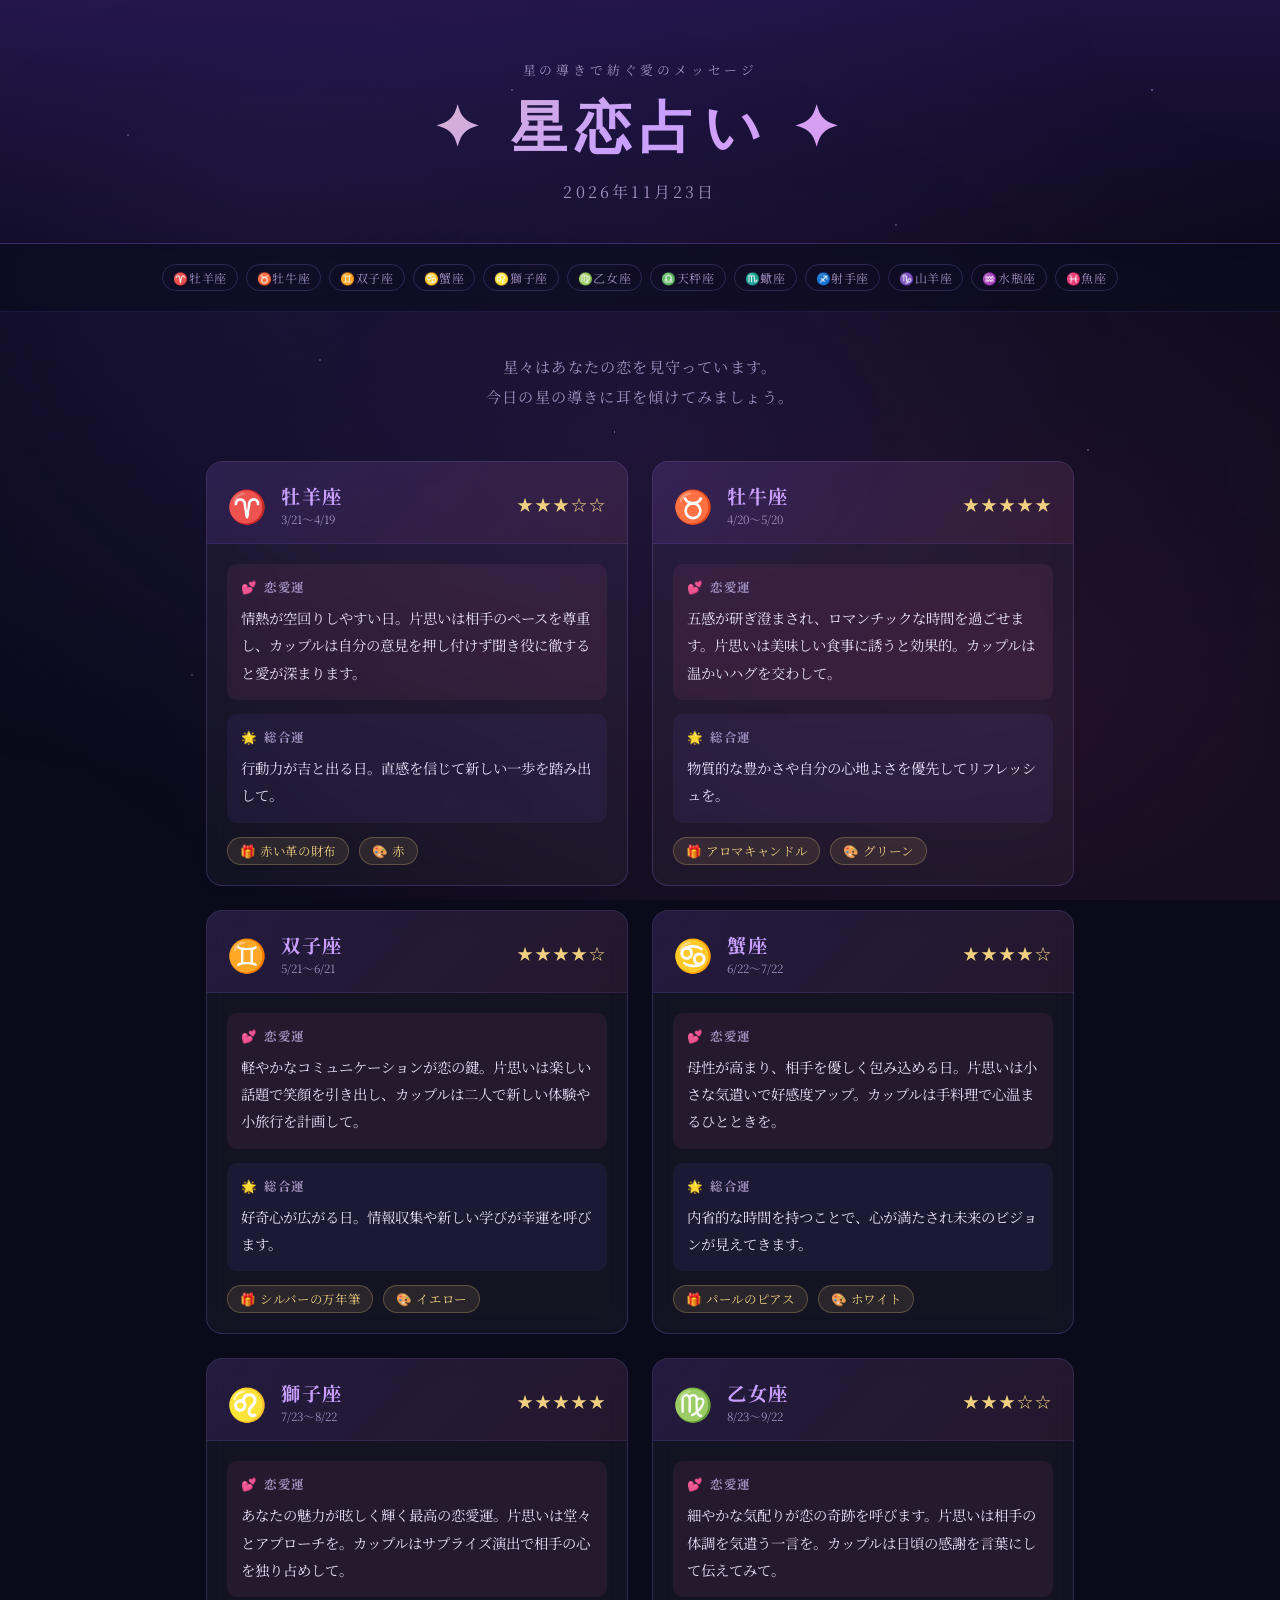
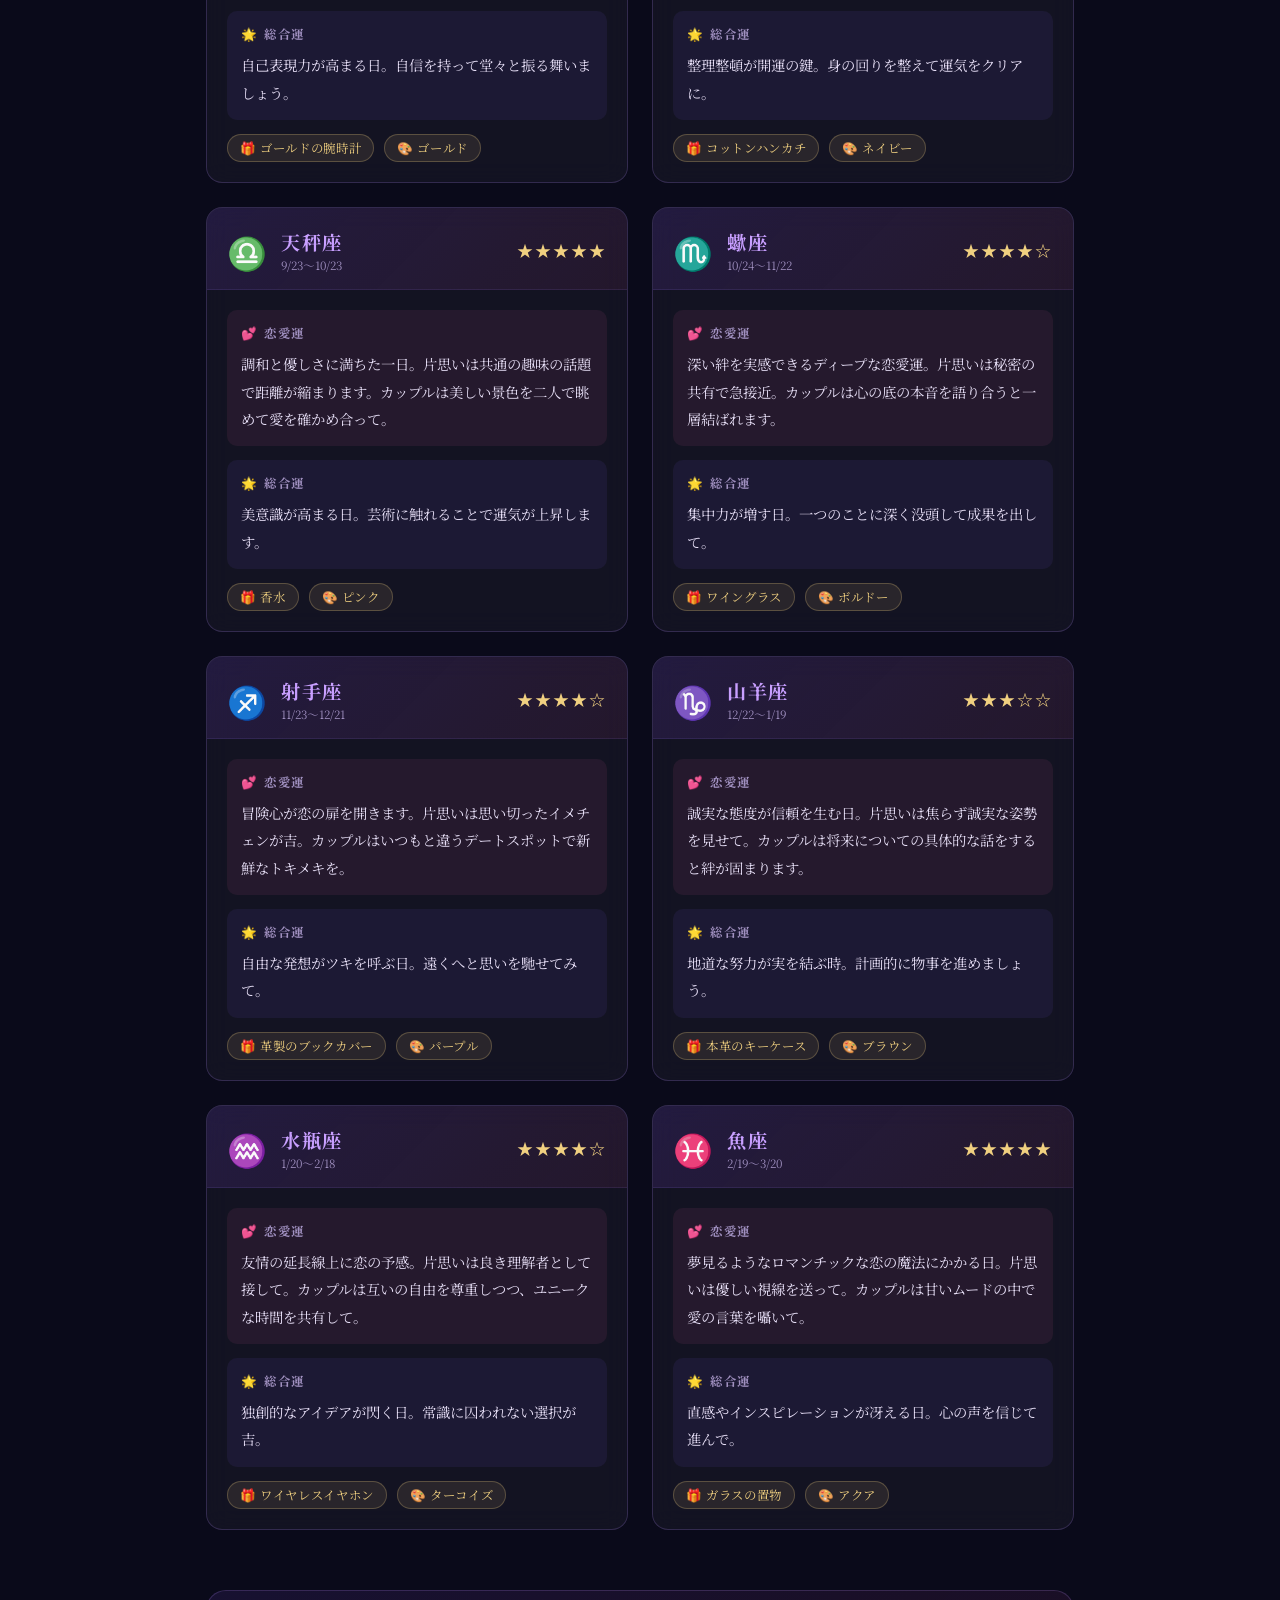
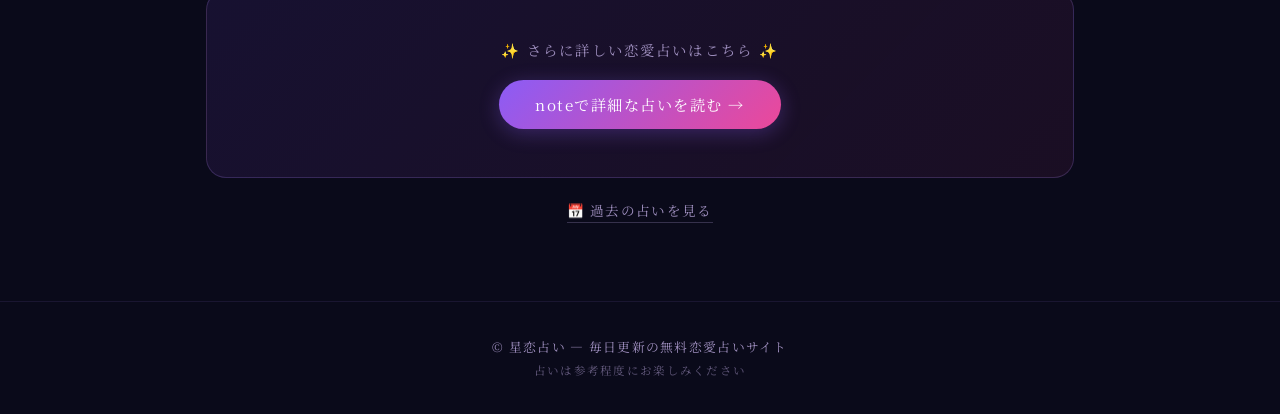
==== docs/index.html @ be24ed81 "✨ 2026-11-23 の占いを更新" ====
<!DOCTYPE html>
<html lang="ja">
<head>
  <meta charset="UTF-8">
  <meta name="viewport" content="width=device-width, initial-scale=1.0">
  <meta name="description" content="2026年11月23日の12星座恋愛占い。今日のあなたの恋愛運・総合運・ラッキーアイテムを毎日更新でお届けします。">
  <meta property="og:title" content="2026年11月23日の星恋占い | 12星座恋愛運">
  <meta property="og:description" content="今日の恋愛運を星の導きでチェック。毎日更新の無料占いサイト。">
  <title>2026年11月23日の星恋占い ✨ 12星座恋愛運</title>
  <link rel="preconnect" href="https://fonts.googleapis.com">
  <link href="https://fonts.googleapis.com/css2?family=Noto+Serif+JP:wght@400;700&family=Cinzel:wght@400;700&display=swap" rel="stylesheet">
  <link rel="stylesheet" href="style.css">
</head>
<body>
  <div class="stars-bg"></div>

  <header>
    <div class="header-inner">
      <p class="site-subtitle">星の導きで紡ぐ愛のメッセージ</p>
      <h1 class="site-title">✦ 星恋占い ✦</h1>
      <p class="today-date">2026年11月23日</p>
    </div>
  </header>

  <nav class="sign-nav">
    <a href="#aries">♈牡羊座</a><a href="#taurus">♉牡牛座</a><a href="#gemini">♊双子座</a><a href="#cancer">♋蟹座</a><a href="#leo">♌獅子座</a><a href="#virgo">♍乙女座</a><a href="#libra">♎天秤座</a><a href="#scorpio">♏蠍座</a><a href="#sagittarius">♐射手座</a><a href="#capricorn">♑山羊座</a><a href="#aquarius">♒水瓶座</a><a href="#pisces">♓魚座</a>
  </nav>

  <main>
    <section class="intro">
      <p>星々はあなたの恋を見守っています。<br>今日の星の導きに耳を傾けてみましょう。</p>
    </section>

    <div class="cards-grid">

        <article class="card" id="aries">
          <div class="card-header">
            <span class="emoji">♈</span>
            <div>
              <h2 class="sign-name">牡羊座</h2>
              <p class="period">3/21〜4/19</p>
            </div>
            <span class="stars">★★★☆☆</span>
          </div>
          <div class="card-body">
            <div class="section love-section">
              <h3>💕 恋愛運</h3>
              <p>情熱が空回りしやすい日。片思いは相手のペースを尊重し、カップルは自分の意見を押し付けず聞き役に徹すると愛が深まります。</p>
            </div>
            <div class="section general-section">
              <h3>🌟 総合運</h3>
              <p>行動力が吉と出る日。直感を信じて新しい一歩を踏み出して。</p>
            </div>
            <div class="lucky-row">
              <span class="lucky-badge">🎁 赤い革の財布</span>
              <span class="lucky-badge">🎨 赤</span>
            </div>
          </div>
        </article>

        <article class="card" id="taurus">
          <div class="card-header">
            <span class="emoji">♉</span>
            <div>
              <h2 class="sign-name">牡牛座</h2>
              <p class="period">4/20〜5/20</p>
            </div>
            <span class="stars">★★★★★</span>
          </div>
          <div class="card-body">
            <div class="section love-section">
              <h3>💕 恋愛運</h3>
              <p>五感が研ぎ澄まされ、ロマンチックな時間を過ごせます。片思いは美味しい食事に誘うと効果的。カップルは温かいハグを交わして。</p>
            </div>
            <div class="section general-section">
              <h3>🌟 総合運</h3>
              <p>物質的な豊かさや自分の心地よさを優先してリフレッシュを。</p>
            </div>
            <div class="lucky-row">
              <span class="lucky-badge">🎁 アロマキャンドル</span>
              <span class="lucky-badge">🎨 グリーン</span>
            </div>
          </div>
        </article>

        <article class="card" id="gemini">
          <div class="card-header">
            <span class="emoji">♊</span>
            <div>
              <h2 class="sign-name">双子座</h2>
              <p class="period">5/21〜6/21</p>
            </div>
            <span class="stars">★★★★☆</span>
          </div>
          <div class="card-body">
            <div class="section love-section">
              <h3>💕 恋愛運</h3>
              <p>軽やかなコミュニケーションが恋の鍵。片思いは楽しい話題で笑顔を引き出し、カップルは二人で新しい体験や小旅行を計画して。</p>
            </div>
            <div class="section general-section">
              <h3>🌟 総合運</h3>
              <p>好奇心が広がる日。情報収集や新しい学びが幸運を呼びます。</p>
            </div>
            <div class="lucky-row">
              <span class="lucky-badge">🎁 シルバーの万年筆</span>
              <span class="lucky-badge">🎨 イエロー</span>
            </div>
          </div>
        </article>

        <article class="card" id="cancer">
          <div class="card-header">
            <span class="emoji">♋</span>
            <div>
              <h2 class="sign-name">蟹座</h2>
              <p class="period">6/22〜7/22</p>
            </div>
            <span class="stars">★★★★☆</span>
          </div>
          <div class="card-body">
            <div class="section love-section">
              <h3>💕 恋愛運</h3>
              <p>母性が高まり、相手を優しく包み込める日。片思いは小さな気遣いで好感度アップ。カップルは手料理で心温まるひとときを。</p>
            </div>
            <div class="section general-section">
              <h3>🌟 総合運</h3>
              <p>内省的な時間を持つことで、心が満たされ未来のビジョンが見えてきます。</p>
            </div>
            <div class="lucky-row">
              <span class="lucky-badge">🎁 パールのピアス</span>
              <span class="lucky-badge">🎨 ホワイト</span>
            </div>
          </div>
        </article>

        <article class="card" id="leo">
          <div class="card-header">
            <span class="emoji">♌</span>
            <div>
              <h2 class="sign-name">獅子座</h2>
              <p class="period">7/23〜8/22</p>
            </div>
            <span class="stars">★★★★★</span>
          </div>
          <div class="card-body">
            <div class="section love-section">
              <h3>💕 恋愛運</h3>
              <p>あなたの魅力が眩しく輝く最高の恋愛運。片思いは堂々とアプローチを。カップルはサプライズ演出で相手の心を独り占めして。</p>
            </div>
            <div class="section general-section">
              <h3>🌟 総合運</h3>
              <p>自己表現力が高まる日。自信を持って堂々と振る舞いましょう。</p>
            </div>
            <div class="lucky-row">
              <span class="lucky-badge">🎁 ゴールドの腕時計</span>
              <span class="lucky-badge">🎨 ゴールド</span>
            </div>
          </div>
        </article>

        <article class="card" id="virgo">
          <div class="card-header">
            <span class="emoji">♍</span>
            <div>
              <h2 class="sign-name">乙女座</h2>
              <p class="period">8/23〜9/22</p>
            </div>
            <span class="stars">★★★☆☆</span>
          </div>
          <div class="card-body">
            <div class="section love-section">
              <h3>💕 恋愛運</h3>
              <p>細やかな気配りが恋の奇跡を呼びます。片思いは相手の体調を気遣う一言を。カップルは日頃の感謝を言葉にして伝えてみて。</p>
            </div>
            <div class="section general-section">
              <h3>🌟 総合運</h3>
              <p>整理整頓が開運の鍵。身の回りを整えて運気をクリアに。</p>
            </div>
            <div class="lucky-row">
              <span class="lucky-badge">🎁 コットンハンカチ</span>
              <span class="lucky-badge">🎨 ネイビー</span>
            </div>
          </div>
        </article>

        <article class="card" id="libra">
          <div class="card-header">
            <span class="emoji">♎</span>
            <div>
              <h2 class="sign-name">天秤座</h2>
              <p class="period">9/23〜10/23</p>
            </div>
            <span class="stars">★★★★★</span>
          </div>
          <div class="card-body">
            <div class="section love-section">
              <h3>💕 恋愛運</h3>
              <p>調和と優しさに満ちた一日。片思いは共通の趣味の話題で距離が縮まります。カップルは美しい景色を二人で眺めて愛を確かめ合って。</p>
            </div>
            <div class="section general-section">
              <h3>🌟 総合運</h3>
              <p>美意識が高まる日。芸術に触れることで運気が上昇します。</p>
            </div>
            <div class="lucky-row">
              <span class="lucky-badge">🎁 香水</span>
              <span class="lucky-badge">🎨 ピンク</span>
            </div>
          </div>
        </article>

        <article class="card" id="scorpio">
          <div class="card-header">
            <span class="emoji">♏</span>
            <div>
              <h2 class="sign-name">蠍座</h2>
              <p class="period">10/24〜11/22</p>
            </div>
            <span class="stars">★★★★☆</span>
          </div>
          <div class="card-body">
            <div class="section love-section">
              <h3>💕 恋愛運</h3>
              <p>深い絆を実感できるディープな恋愛運。片思いは秘密の共有で急接近。カップルは心の底の本音を語り合うと一層結ばれます。</p>
            </div>
            <div class="section general-section">
              <h3>🌟 総合運</h3>
              <p>集中力が増す日。一つのことに深く没頭して成果を出して。</p>
            </div>
            <div class="lucky-row">
              <span class="lucky-badge">🎁 ワイングラス</span>
              <span class="lucky-badge">🎨 ボルドー</span>
            </div>
          </div>
        </article>

        <article class="card" id="sagittarius">
          <div class="card-header">
            <span class="emoji">♐</span>
            <div>
              <h2 class="sign-name">射手座</h2>
              <p class="period">11/23〜12/21</p>
            </div>
            <span class="stars">★★★★☆</span>
          </div>
          <div class="card-body">
            <div class="section love-section">
              <h3>💕 恋愛運</h3>
              <p>冒険心が恋の扉を開きます。片思いは思い切ったイメチェンが吉。カップルはいつもと違うデートスポットで新鮮なトキメキを。</p>
            </div>
            <div class="section general-section">
              <h3>🌟 総合運</h3>
              <p>自由な発想がツキを呼ぶ日。遠くへと思いを馳せてみて。</p>
            </div>
            <div class="lucky-row">
              <span class="lucky-badge">🎁 革製のブックカバー</span>
              <span class="lucky-badge">🎨 パープル</span>
            </div>
          </div>
        </article>

        <article class="card" id="capricorn">
          <div class="card-header">
            <span class="emoji">♑</span>
            <div>
              <h2 class="sign-name">山羊座</h2>
              <p class="period">12/22〜1/19</p>
            </div>
            <span class="stars">★★★☆☆</span>
          </div>
          <div class="card-body">
            <div class="section love-section">
              <h3>💕 恋愛運</h3>
              <p>誠実な態度が信頼を生む日。片思いは焦らず誠実な姿勢を見せて。カップルは将来についての具体的な話をすると絆が固まります。</p>
            </div>
            <div class="section general-section">
              <h3>🌟 総合運</h3>
              <p>地道な努力が実を結ぶ時。計画的に物事を進めましょう。</p>
            </div>
            <div class="lucky-row">
              <span class="lucky-badge">🎁 本革のキーケース</span>
              <span class="lucky-badge">🎨 ブラウン</span>
            </div>
          </div>
        </article>

        <article class="card" id="aquarius">
          <div class="card-header">
            <span class="emoji">♒</span>
            <div>
              <h2 class="sign-name">水瓶座</h2>
              <p class="period">1/20〜2/18</p>
            </div>
            <span class="stars">★★★★☆</span>
          </div>
          <div class="card-body">
            <div class="section love-section">
              <h3>💕 恋愛運</h3>
              <p>友情の延長線上に恋の予感。片思いは良き理解者として接して。カップルは互いの自由を尊重しつつ、ユニークな時間を共有して。</p>
            </div>
            <div class="section general-section">
              <h3>🌟 総合運</h3>
              <p>独創的なアイデアが閃く日。常識に囚われない選択が吉。</p>
            </div>
            <div class="lucky-row">
              <span class="lucky-badge">🎁 ワイヤレスイヤホン</span>
              <span class="lucky-badge">🎨 ターコイズ</span>
            </div>
          </div>
        </article>

        <article class="card" id="pisces">
          <div class="card-header">
            <span class="emoji">♓</span>
            <div>
              <h2 class="sign-name">魚座</h2>
              <p class="period">2/19〜3/20</p>
            </div>
            <span class="stars">★★★★★</span>
          </div>
          <div class="card-body">
            <div class="section love-section">
              <h3>💕 恋愛運</h3>
              <p>夢見るようなロマンチックな恋の魔法にかかる日。片思いは優しい視線を送って。カップルは甘いムードの中で愛の言葉を囁いて。</p>
            </div>
            <div class="section general-section">
              <h3>🌟 総合運</h3>
              <p>直感やインスピレーションが冴える日。心の声を信じて進んで。</p>
            </div>
            <div class="lucky-row">
              <span class="lucky-badge">🎁 ガラスの置物</span>
              <span class="lucky-badge">🎨 アクア</span>
            </div>
          </div>
        </article>

    </div>

    <section class="note-link">
      <p>✨ さらに詳しい恋愛占いはこちら ✨</p>
      <a href="https://note.com/lucky_godwit6515" target="_blank" class="note-btn">
        noteで詳細な占いを読む →
      </a>
    </section>

    <section class="archive-link">
      <a href="archive.html">📅 過去の占いを見る</a>
    </section>
  </main>

  <footer>
    <p>© 星恋占い — 毎日更新の無料恋愛占いサイト</p>
    <p class="footer-note">占いは参考程度にお楽しみください</p>
  </footer>
</body>
</html>
---- docs/style.css ----
/* =============================
   星恋占い - メインスタイル
   ============================= */

:root {
  --bg:        #0a0a1a;
  --bg2:       #0f0f2a;
  --card-bg:   rgba(255,255,255,0.04);
  --card-border: rgba(180,140,255,0.2);
  --accent:    #c89fff;
  --accent2:   #ff9fcc;
  --gold:      #f0d080;
  --text:      #e8e0f8;
  --text-muted:#a090c0;
  --love:      rgba(255,100,160,0.08);
  --general:   rgba(140,100,255,0.08);
}

* { box-sizing: border-box; margin: 0; padding: 0; }

html { scroll-behavior: smooth; }

body {
  font-family: 'Noto Serif JP', serif;
  background: var(--bg);
  color: var(--text);
  min-height: 100vh;
  position: relative;
  overflow-x: hidden;
}

/* ---- 星空背景 ---- */
.stars-bg {
  position: fixed;
  inset: 0;
  background:
    radial-gradient(ellipse at 20% 20%, rgba(100,60,180,0.15) 0%, transparent 60%),
    radial-gradient(ellipse at 80% 80%, rgba(180,60,120,0.12) 0%, transparent 60%),
    radial-gradient(ellipse at 50% 50%, rgba(60,40,120,0.2)  0%, transparent 80%);
  pointer-events: none;
  z-index: 0;
}
.stars-bg::before {
  content: "";
  position: absolute;
  inset: 0;
  background-image:
    radial-gradient(1px 1px at 10%  15%, rgba(255,255,255,0.8) 0%, transparent 100%),
    radial-gradient(1px 1px at 25%  40%, rgba(255,255,255,0.6) 0%, transparent 100%),
    radial-gradient(1px 1px at 40%  10%, rgba(255,255,255,0.9) 0%, transparent 100%),
    radial-gradient(1px 1px at 55%  65%, rgba(255,255,255,0.5) 0%, transparent 100%),
    radial-gradient(1px 1px at 70%  25%, rgba(255,255,255,0.7) 0%, transparent 100%),
    radial-gradient(1px 1px at 85%  50%, rgba(255,255,255,0.8) 0%, transparent 100%),
    radial-gradient(1px 1px at 15%  75%, rgba(255,255,255,0.6) 0%, transparent 100%),
    radial-gradient(1px 1px at 60%  85%, rgba(255,255,255,0.7) 0%, transparent 100%),
    radial-gradient(1.5px 1.5px at 90% 10%, rgba(200,170,255,0.9) 0%, transparent 100%),
    radial-gradient(1.5px 1.5px at 35% 90%, rgba(255,180,220,0.8) 0%, transparent 100%),
    radial-gradient(1px 1px at 75%  70%, rgba(255,255,255,0.5) 0%, transparent 100%),
    radial-gradient(1px 1px at 48%  48%, rgba(255,255,255,0.6) 0%, transparent 100%);
}

/* ---- ヘッダー ---- */
header {
  position: relative;
  z-index: 1;
  text-align: center;
  padding: 60px 20px 40px;
  background: linear-gradient(to bottom, rgba(80,40,160,0.3), transparent);
  border-bottom: 1px solid rgba(180,140,255,0.15);
}
.site-subtitle {
  font-size: 0.8rem;
  letter-spacing: 0.3em;
  color: var(--text-muted);
  margin-bottom: 12px;
  text-transform: uppercase;
}
.site-title {
  font-family: 'Cinzel', serif;
  font-size: clamp(2rem, 6vw, 3.5rem);
  background: linear-gradient(135deg, var(--gold) 0%, var(--accent) 50%, var(--accent2) 100%);
  -webkit-background-clip: text;
  -webkit-text-fill-color: transparent;
  background-clip: text;
  letter-spacing: 0.15em;
  margin-bottom: 12px;
  text-shadow: none;
}
.today-date {
  font-size: 1rem;
  color: var(--text-muted);
  letter-spacing: 0.2em;
}

/* ---- 星座ナビ ---- */
.sign-nav {
  position: relative;
  z-index: 1;
  display: flex;
  flex-wrap: wrap;
  justify-content: center;
  gap: 8px;
  padding: 20px 16px;
  background: rgba(10,10,30,0.6);
  backdrop-filter: blur(8px);
  border-bottom: 1px solid rgba(180,140,255,0.1);
  position: sticky;
  top: 0;
}
.sign-nav a {
  color: var(--text-muted);
  text-decoration: none;
  font-size: 0.75rem;
  padding: 4px 10px;
  border: 1px solid rgba(180,140,255,0.2);
  border-radius: 20px;
  transition: all 0.2s;
  letter-spacing: 0.05em;
}
.sign-nav a:hover {
  color: var(--accent);
  border-color: var(--accent);
  background: rgba(180,140,255,0.08);
}

/* ---- メイン ---- */
main {
  position: relative;
  z-index: 1;
  max-width: 900px;
  margin: 0 auto;
  padding: 40px 16px 80px;
}

.intro {
  text-align: center;
  margin-bottom: 48px;
  color: var(--text-muted);
  line-height: 2;
  font-size: 0.95rem;
  letter-spacing: 0.08em;
}

/* ---- カードグリッド ---- */
.cards-grid {
  display: grid;
  grid-template-columns: repeat(auto-fill, minmax(380px, 1fr));
  gap: 24px;
  margin-bottom: 60px;
}

/* ---- カード ---- */
.card {
  background: var(--card-bg);
  border: 1px solid var(--card-border);
  border-radius: 16px;
  overflow: hidden;
  backdrop-filter: blur(12px);
  transition: transform 0.2s, box-shadow 0.2s;
}
.card:hover {
  transform: translateY(-4px);
  box-shadow: 0 8px 40px rgba(180,140,255,0.15);
}

.card-header {
  display: flex;
  align-items: center;
  gap: 14px;
  padding: 20px 20px 16px;
  background: linear-gradient(135deg, rgba(100,60,180,0.2), rgba(180,60,120,0.1));
  border-bottom: 1px solid rgba(180,140,255,0.1);
}
.emoji {
  font-size: 2rem;
  line-height: 1;
}
.sign-name {
  font-size: 1.2rem;
  font-weight: 700;
  color: var(--accent);
  letter-spacing: 0.08em;
}
.period {
  font-size: 0.72rem;
  color: var(--text-muted);
  margin-top: 2px;
}
.stars {
  margin-left: auto;
  font-size: 1rem;
  color: var(--gold);
  letter-spacing: 2px;
}

.card-body {
  padding: 20px;
  display: flex;
  flex-direction: column;
  gap: 14px;
}

.section h3 {
  font-size: 0.78rem;
  letter-spacing: 0.15em;
  color: var(--text-muted);
  margin-bottom: 8px;
  text-transform: uppercase;
}
.love-section {
  background: var(--love);
  border-radius: 10px;
  padding: 14px;
}
.general-section {
  background: var(--general);
  border-radius: 10px;
  padding: 14px;
}
.section p {
  font-size: 0.9rem;
  line-height: 1.9;
  color: var(--text);
}

.lucky-row {
  display: flex;
  gap: 10px;
  flex-wrap: wrap;
}
.lucky-badge {
  font-size: 0.78rem;
  padding: 4px 12px;
  border-radius: 20px;
  background: rgba(240,208,128,0.1);
  border: 1px solid rgba(240,208,128,0.25);
  color: var(--gold);
  letter-spacing: 0.05em;
}

/* ---- noteリンク ---- */
.note-link {
  text-align: center;
  padding: 48px 24px;
  margin: 20px 0;
  background: linear-gradient(135deg, rgba(100,60,180,0.15), rgba(180,60,120,0.1));
  border: 1px solid rgba(180,140,255,0.2);
  border-radius: 20px;
}
.note-link p {
  font-size: 0.9rem;
  color: var(--text-muted);
  letter-spacing: 0.15em;
  margin-bottom: 20px;
}
.note-btn {
  display: inline-block;
  padding: 14px 36px;
  background: linear-gradient(135deg, #8b5cf6, #ec4899);
  color: white;
  text-decoration: none;
  border-radius: 50px;
  font-size: 0.95rem;
  letter-spacing: 0.1em;
  transition: opacity 0.2s, transform 0.2s;
  box-shadow: 0 4px 20px rgba(139,92,246,0.3);
}
.note-btn:hover {
  opacity: 0.9;
  transform: translateY(-2px);
}

/* ---- アーカイブリンク ---- */
.archive-link {
  text-align: center;
  margin-top: 20px;
}
.archive-link a {
  color: var(--text-muted);
  text-decoration: none;
  font-size: 0.85rem;
  letter-spacing: 0.1em;
  border-bottom: 1px solid rgba(160,144,192,0.3);
  padding-bottom: 2px;
  transition: color 0.2s;
}
.archive-link a:hover { color: var(--accent); }

/* ---- アーカイブページ ---- */
.archive-title {
  font-size: 1.5rem;
  color: var(--accent);
  text-align: center;
  margin-bottom: 32px;
  letter-spacing: 0.1em;
}
.archive-list {
  list-style: none;
  display: flex;
  flex-direction: column;
  gap: 10px;
  max-width: 400px;
  margin: 0 auto 40px;
}
.archive-list a {
  display: block;
  padding: 12px 20px;
  background: var(--card-bg);
  border: 1px solid var(--card-border);
  border-radius: 10px;
  color: var(--text);
  text-decoration: none;
  transition: all 0.2s;
  letter-spacing: 0.05em;
}
.archive-list a:hover {
  background: rgba(180,140,255,0.08);
  border-color: var(--accent);
  color: var(--accent);
}
.back-link {
  display: block;
  text-align: center;
  color: var(--text-muted);
  text-decoration: none;
  font-size: 0.85rem;
  margin-top: 10px;
  letter-spacing: 0.1em;
}
.back-link:hover { color: var(--accent); }

/* ---- フッター ---- */
footer {
  position: relative;
  z-index: 1;
  text-align: center;
  padding: 32px 20px;
  border-top: 1px solid rgba(180,140,255,0.1);
  color: var(--text-muted);
  font-size: 0.8rem;
  letter-spacing: 0.1em;
  line-height: 2;
}
.footer-note {
  font-size: 0.72rem;
  opacity: 0.6;
}

/* ---- レスポンシブ ---- */
@media (max-width: 600px) {
  .cards-grid {
    grid-template-columns: 1fr;
  }
  .sign-nav a {
    font-size: 0.7rem;
    padding: 3px 8px;
  }
  .site-title {
    font-size: 2rem;
  }
}
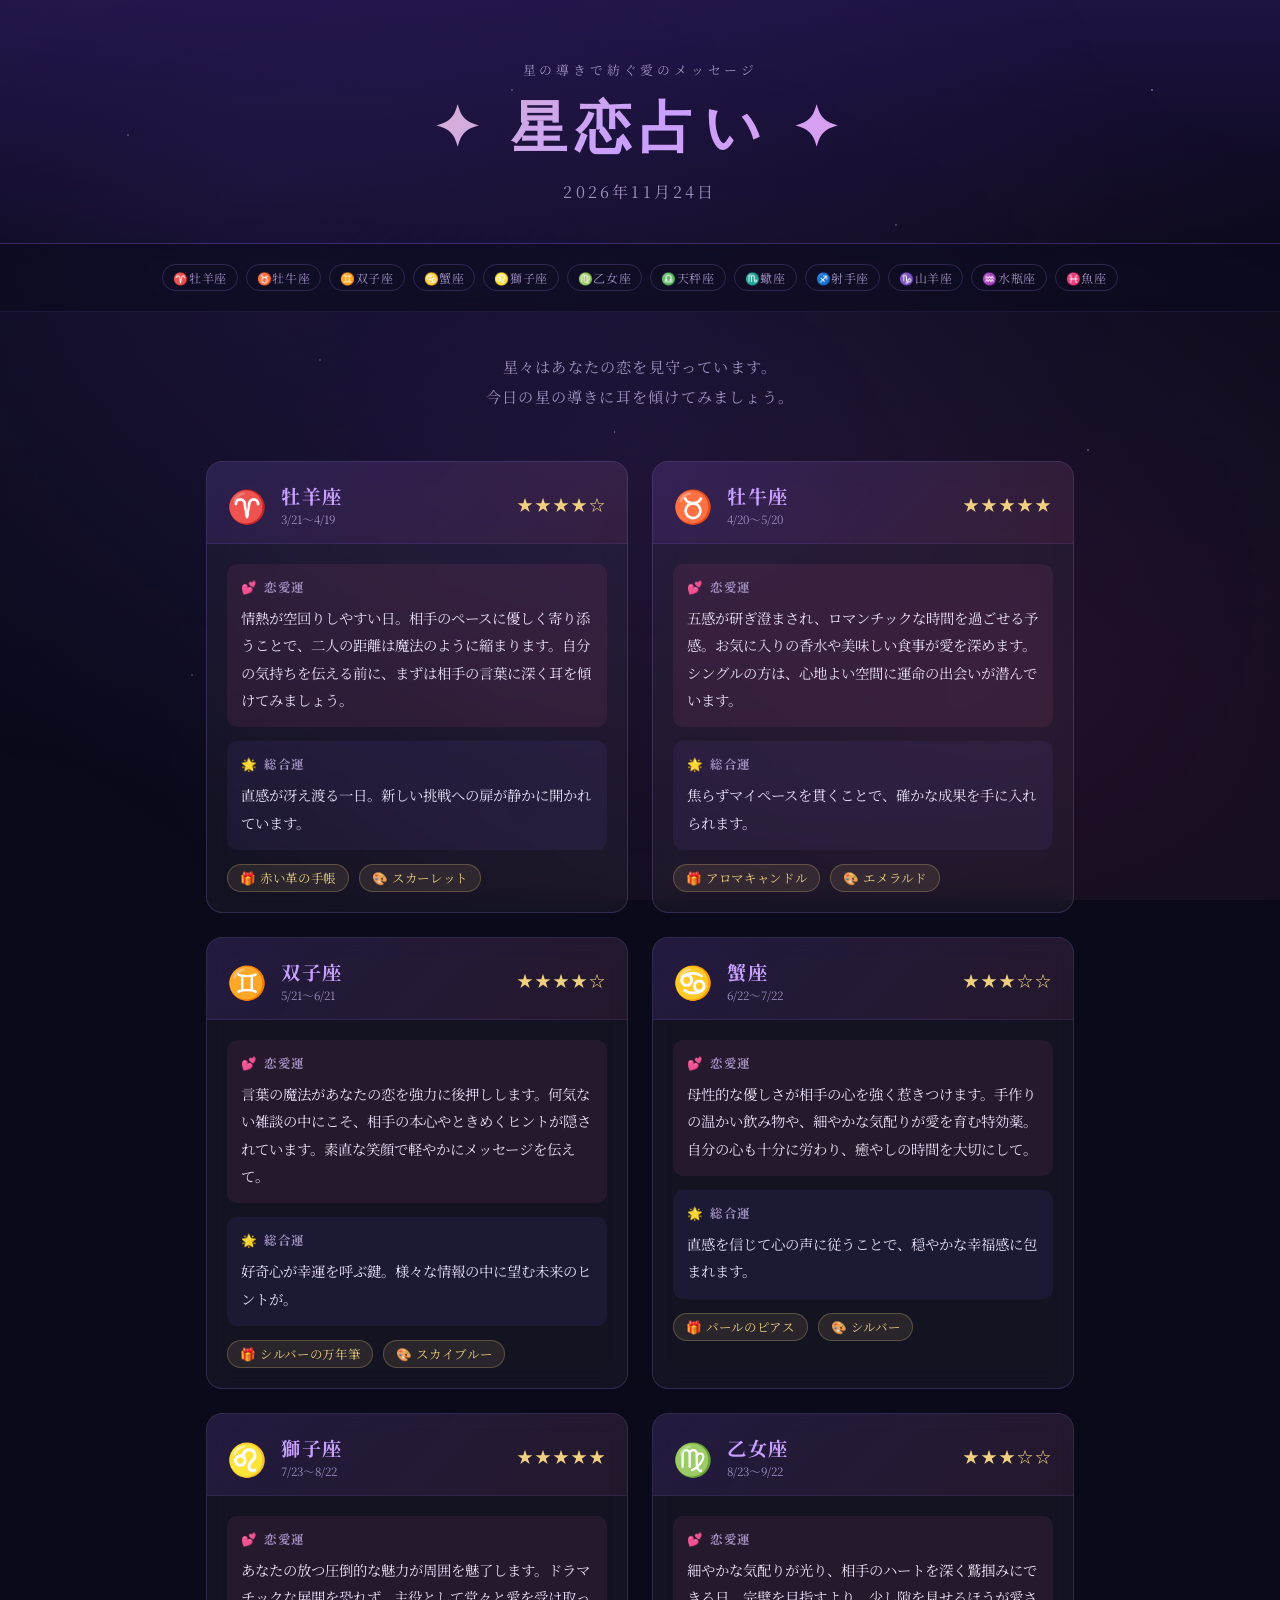
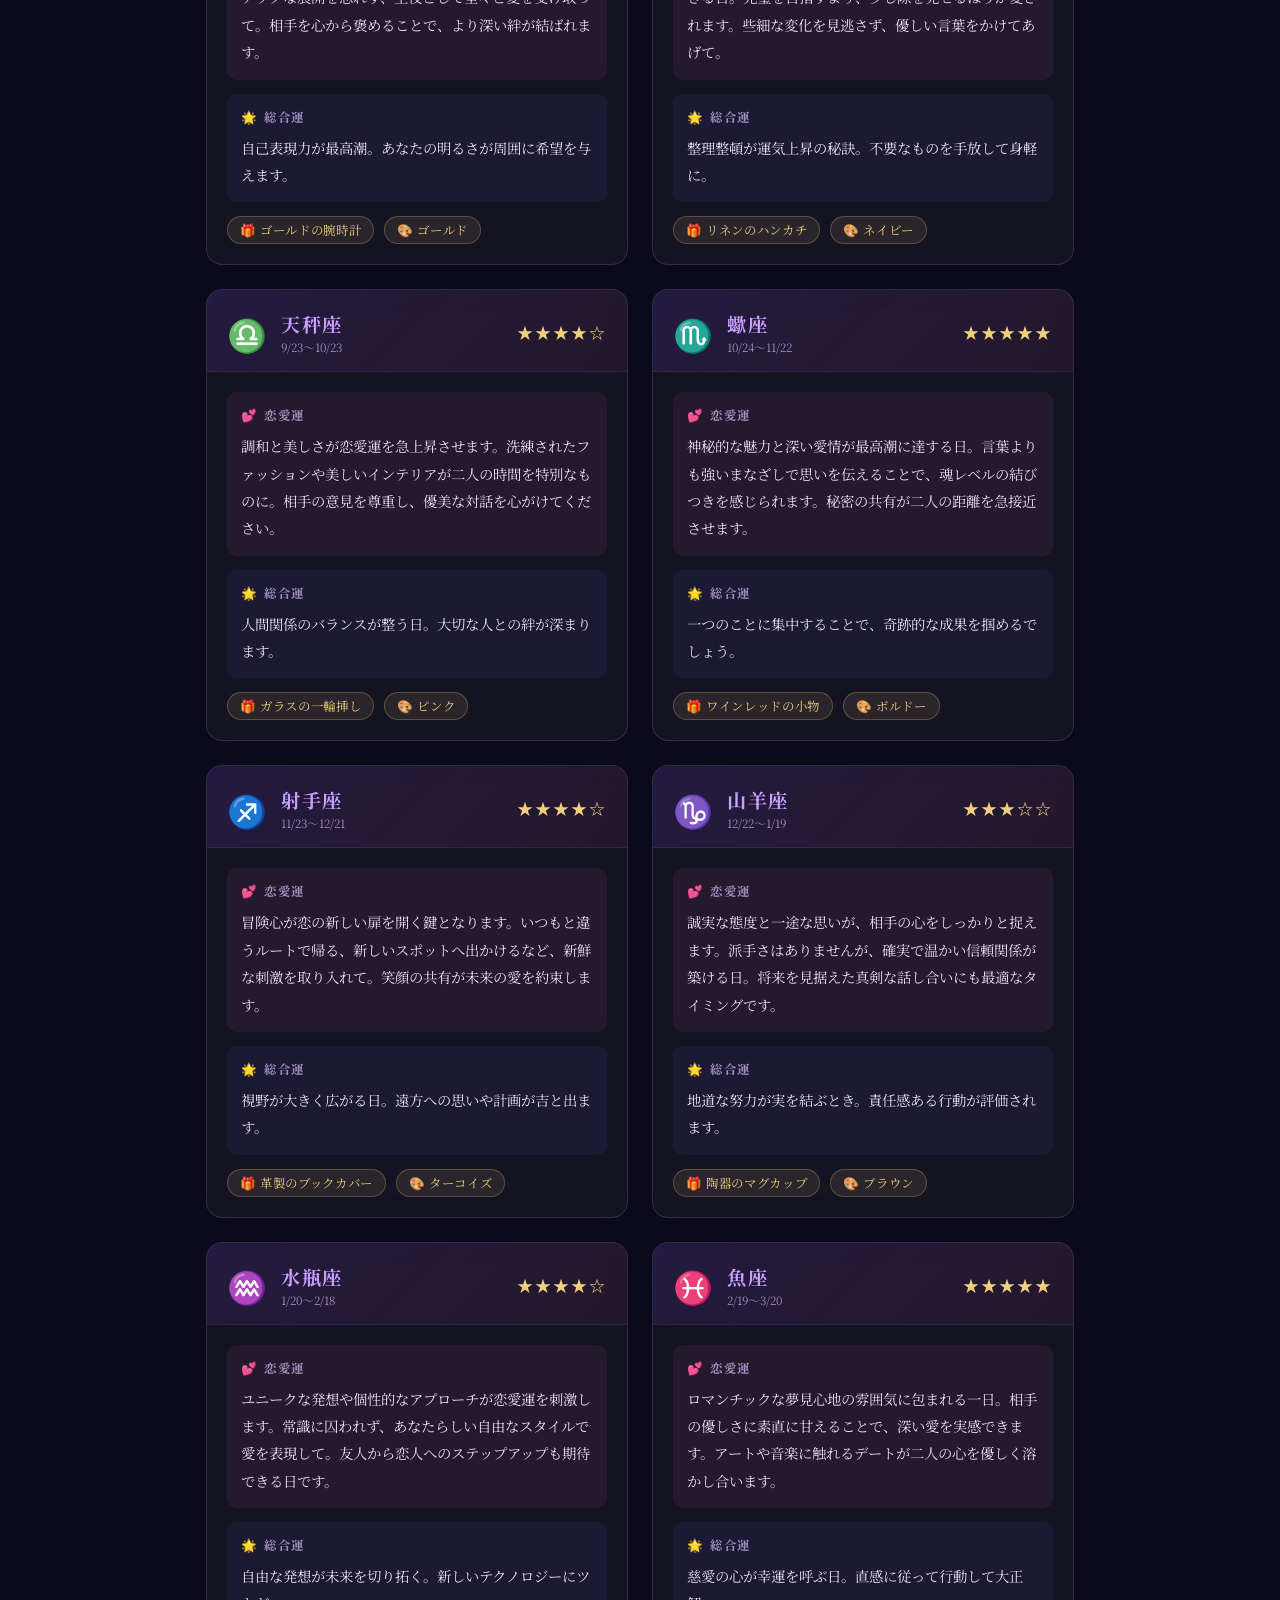
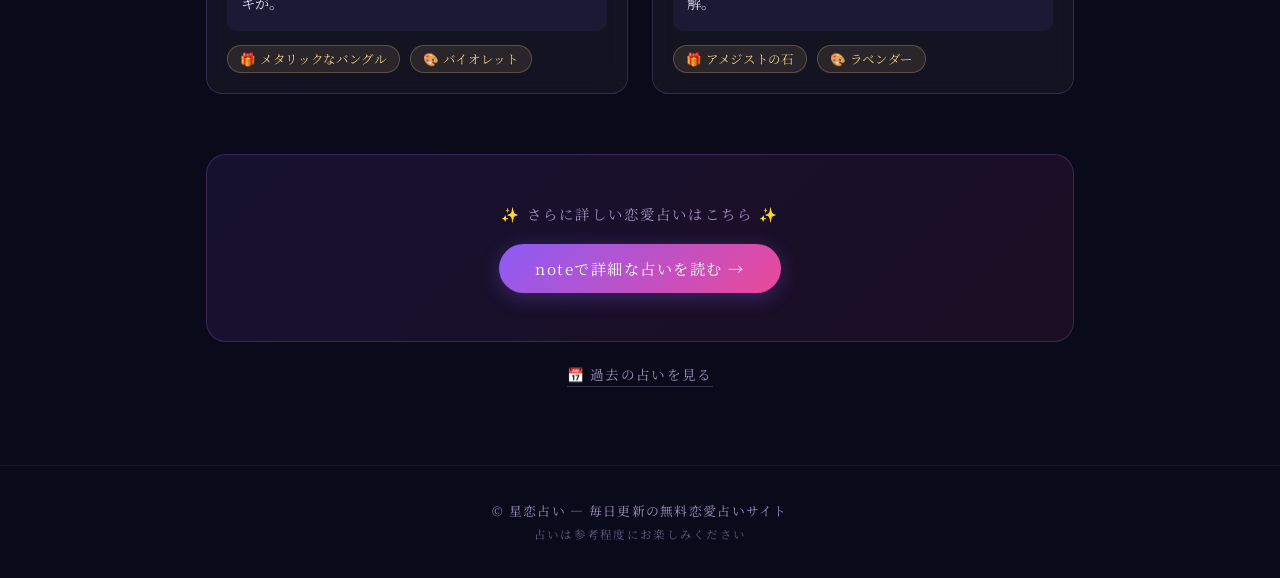
==== commit ea4c835a: "✨ 2026-11-24 の占いを更新" ====
--- a/docs/index.html
+++ b/docs/index.html
@@ -3,10 +3,10 @@
 <head>
   <meta charset="UTF-8">
   <meta name="viewport" content="width=device-width, initial-scale=1.0">
-  <meta name="description" content="2026年11月23日の12星座恋愛占い。今日のあなたの恋愛運・総合運・ラッキーアイテムを毎日更新でお届けします。">
-  <meta property="og:title" content="2026年11月23日の星恋占い | 12星座恋愛運">
+  <meta name="description" content="2026年11月24日の12星座恋愛占い。今日のあなたの恋愛運・総合運・ラッキーアイテムを毎日更新でお届けします。">
+  <meta property="og:title" content="2026年11月24日の星恋占い | 12星座恋愛運">
   <meta property="og:description" content="今日の恋愛運を星の導きでチェック。毎日更新の無料占いサイト。">
-  <title>2026年11月23日の星恋占い ✨ 12星座恋愛運</title>
+  <title>2026年11月24日の星恋占い ✨ 12星座恋愛運</title>
   <link rel="preconnect" href="https://fonts.googleapis.com">
   <link href="https://fonts.googleapis.com/css2?family=Noto+Serif+JP:wght@400;700&family=Cinzel:wght@400;700&display=swap" rel="stylesheet">
   <link rel="stylesheet" href="style.css">
@@ -18,7 +18,7 @@
     <div class="header-inner">
       <p class="site-subtitle">星の導きで紡ぐ愛のメッセージ</p>
       <h1 class="site-title">✦ 星恋占い ✦</h1>
-      <p class="today-date">2026年11月23日</p>
+      <p class="today-date">2026年11月24日</p>
     </div>
   </header>
 
@@ -40,20 +40,20 @@
               <h2 class="sign-name">牡羊座</h2>
               <p class="period">3/21〜4/19</p>
             </div>
-            <span class="stars">★★★☆☆</span>
-          </div>
-          <div class="card-body">
-            <div class="section love-section">
-              <h3>💕 恋愛運</h3>
-              <p>情熱が空回りしやすい日。片思いは相手のペースを尊重し、カップルは自分の意見を押し付けず聞き役に徹すると愛が深まります。</p>
-            </div>
-            <div class="section general-section">
-              <h3>🌟 総合運</h3>
-              <p>行動力が吉と出る日。直感を信じて新しい一歩を踏み出して。</p>
-            </div>
-            <div class="lucky-row">
-              <span class="lucky-badge">🎁 赤い革の財布</span>
-              <span class="lucky-badge">🎨 赤</span>
+            <span class="stars">★★★★☆</span>
+          </div>
+          <div class="card-body">
+            <div class="section love-section">
+              <h3>💕 恋愛運</h3>
+              <p>情熱が空回りしやすい日。相手のペースに優しく寄り添うことで、二人の距離は魔法のように縮まります。自分の気持ちを伝える前に、まずは相手の言葉に深く耳を傾けてみましょう。</p>
+            </div>
+            <div class="section general-section">
+              <h3>🌟 総合運</h3>
+              <p>直感が冴え渡る一日。新しい挑戦への扉が静かに開かれています。</p>
+            </div>
+            <div class="lucky-row">
+              <span class="lucky-badge">🎁 赤い革の手帳</span>
+              <span class="lucky-badge">🎨 スカーレット</span>
             </div>
           </div>
         </article>
@@ -70,15 +70,15 @@
           <div class="card-body">
             <div class="section love-section">
               <h3>💕 恋愛運</h3>
-              <p>五感が研ぎ澄まされ、ロマンチックな時間を過ごせます。片思いは美味しい食事に誘うと効果的。カップルは温かいハグを交わして。</p>
-            </div>
-            <div class="section general-section">
-              <h3>🌟 総合運</h3>
-              <p>物質的な豊かさや自分の心地よさを優先してリフレッシュを。</p>
+              <p>五感が研ぎ澄まされ、ロマンチックな時間を過ごせる予感。お気に入りの香水や美味しい食事が愛を深めます。シングルの方は、心地よい空間に運命の出会いが潜んでいます。</p>
+            </div>
+            <div class="section general-section">
+              <h3>🌟 総合運</h3>
+              <p>焦らずマイペースを貫くことで、確かな成果を手に入れられます。</p>
             </div>
             <div class="lucky-row">
               <span class="lucky-badge">🎁 アロマキャンドル</span>
-              <span class="lucky-badge">🎨 グリーン</span>
+              <span class="lucky-badge">🎨 エメラルド</span>
             </div>
           </div>
         </article>
@@ -95,15 +95,15 @@
           <div class="card-body">
             <div class="section love-section">
               <h3>💕 恋愛運</h3>
-              <p>軽やかなコミュニケーションが恋の鍵。片思いは楽しい話題で笑顔を引き出し、カップルは二人で新しい体験や小旅行を計画して。</p>
-            </div>
-            <div class="section general-section">
-              <h3>🌟 総合運</h3>
-              <p>好奇心が広がる日。情報収集や新しい学びが幸運を呼びます。</p>
+              <p>言葉の魔法があなたの恋を強力に後押しします。何気ない雑談の中にこそ、相手の本心やときめくヒントが隠されています。素直な笑顔で軽やかにメッセージを伝えて。</p>
+            </div>
+            <div class="section general-section">
+              <h3>🌟 総合運</h3>
+              <p>好奇心が幸運を呼ぶ鍵。様々な情報の中に望む未来のヒントが。</p>
             </div>
             <div class="lucky-row">
               <span class="lucky-badge">🎁 シルバーの万年筆</span>
-              <span class="lucky-badge">🎨 イエロー</span>
+              <span class="lucky-badge">🎨 スカイブルー</span>
             </div>
           </div>
         </article>
@@ -115,20 +115,20 @@
               <h2 class="sign-name">蟹座</h2>
               <p class="period">6/22〜7/22</p>
             </div>
-            <span class="stars">★★★★☆</span>
-          </div>
-          <div class="card-body">
-            <div class="section love-section">
-              <h3>💕 恋愛運</h3>
-              <p>母性が高まり、相手を優しく包み込める日。片思いは小さな気遣いで好感度アップ。カップルは手料理で心温まるひとときを。</p>
-            </div>
-            <div class="section general-section">
-              <h3>🌟 総合運</h3>
-              <p>内省的な時間を持つことで、心が満たされ未来のビジョンが見えてきます。</p>
+            <span class="stars">★★★☆☆</span>
+          </div>
+          <div class="card-body">
+            <div class="section love-section">
+              <h3>💕 恋愛運</h3>
+              <p>母性的な優しさが相手の心を強く惹きつけます。手作りの温かい飲み物や、細やかな気配りが愛を育む特効薬。自分の心も十分に労わり、癒やしの時間を大切にして。</p>
+            </div>
+            <div class="section general-section">
+              <h3>🌟 総合運</h3>
+              <p>直感を信じて心の声に従うことで、穏やかな幸福感に包まれます。</p>
             </div>
             <div class="lucky-row">
               <span class="lucky-badge">🎁 パールのピアス</span>
-              <span class="lucky-badge">🎨 ホワイト</span>
+              <span class="lucky-badge">🎨 シルバー</span>
             </div>
           </div>
         </article>
@@ -145,11 +145,11 @@
           <div class="card-body">
             <div class="section love-section">
               <h3>💕 恋愛運</h3>
-              <p>あなたの魅力が眩しく輝く最高の恋愛運。片思いは堂々とアプローチを。カップルはサプライズ演出で相手の心を独り占めして。</p>
-            </div>
-            <div class="section general-section">
-              <h3>🌟 総合運</h3>
-              <p>自己表現力が高まる日。自信を持って堂々と振る舞いましょう。</p>
+              <p>あなたの放つ圧倒的な魅力が周囲を魅了します。ドラマチックな展開を恐れず、主役として堂々と愛を受け取って。相手を心から褒めることで、より深い絆が結ばれます。</p>
+            </div>
+            <div class="section general-section">
+              <h3>🌟 総合運</h3>
+              <p>自己表現力が最高潮。あなたの明るさが周囲に希望を与えます。</p>
             </div>
             <div class="lucky-row">
               <span class="lucky-badge">🎁 ゴールドの腕時計</span>
@@ -170,14 +170,14 @@
           <div class="card-body">
             <div class="section love-section">
               <h3>💕 恋愛運</h3>
-              <p>細やかな気配りが恋の奇跡を呼びます。片思いは相手の体調を気遣う一言を。カップルは日頃の感謝を言葉にして伝えてみて。</p>
-            </div>
-            <div class="section general-section">
-              <h3>🌟 総合運</h3>
-              <p>整理整頓が開運の鍵。身の回りを整えて運気をクリアに。</p>
-            </div>
-            <div class="lucky-row">
-              <span class="lucky-badge">🎁 コットンハンカチ</span>
+              <p>細やかな気配りが光り、相手のハートを深く鷲掴みにできる日。完璧を目指すより、少し隙を見せるほうが愛されます。些細な変化を見逃さず、優しい言葉をかけてあげて。</p>
+            </div>
+            <div class="section general-section">
+              <h3>🌟 総合運</h3>
+              <p>整理整頓が運気上昇の秘訣。不要なものを手放して身軽に。</p>
+            </div>
+            <div class="lucky-row">
+              <span class="lucky-badge">🎁 リネンのハンカチ</span>
               <span class="lucky-badge">🎨 ネイビー</span>
             </div>
           </div>
@@ -190,19 +190,19 @@
               <h2 class="sign-name">天秤座</h2>
               <p class="period">9/23〜10/23</p>
             </div>
-            <span class="stars">★★★★★</span>
-          </div>
-          <div class="card-body">
-            <div class="section love-section">
-              <h3>💕 恋愛運</h3>
-              <p>調和と優しさに満ちた一日。片思いは共通の趣味の話題で距離が縮まります。カップルは美しい景色を二人で眺めて愛を確かめ合って。</p>
-            </div>
-            <div class="section general-section">
-              <h3>🌟 総合運</h3>
-              <p>美意識が高まる日。芸術に触れることで運気が上昇します。</p>
-            </div>
-            <div class="lucky-row">
-              <span class="lucky-badge">🎁 香水</span>
+            <span class="stars">★★★★☆</span>
+          </div>
+          <div class="card-body">
+            <div class="section love-section">
+              <h3>💕 恋愛運</h3>
+              <p>調和と美しさが恋愛運を急上昇させます。洗練されたファッションや美しいインテリアが二人の時間を特別なものに。相手の意見を尊重し、優美な対話を心がけてください。</p>
+            </div>
+            <div class="section general-section">
+              <h3>🌟 総合運</h3>
+              <p>人間関係のバランスが整う日。大切な人との絆が深まります。</p>
+            </div>
+            <div class="lucky-row">
+              <span class="lucky-badge">🎁 ガラスの一輪挿し</span>
               <span class="lucky-badge">🎨 ピンク</span>
             </div>
           </div>
@@ -215,19 +215,19 @@
               <h2 class="sign-name">蠍座</h2>
               <p class="period">10/24〜11/22</p>
             </div>
-            <span class="stars">★★★★☆</span>
-          </div>
-          <div class="card-body">
-            <div class="section love-section">
-              <h3>💕 恋愛運</h3>
-              <p>深い絆を実感できるディープな恋愛運。片思いは秘密の共有で急接近。カップルは心の底の本音を語り合うと一層結ばれます。</p>
-            </div>
-            <div class="section general-section">
-              <h3>🌟 総合運</h3>
-              <p>集中力が増す日。一つのことに深く没頭して成果を出して。</p>
-            </div>
-            <div class="lucky-row">
-              <span class="lucky-badge">🎁 ワイングラス</span>
+            <span class="stars">★★★★★</span>
+          </div>
+          <div class="card-body">
+            <div class="section love-section">
+              <h3>💕 恋愛運</h3>
+              <p>神秘的な魅力と深い愛情が最高潮に達する日。言葉よりも強いまなざしで思いを伝えることで、魂レベルの結びつきを感じられます。秘密の共有が二人の距離を急接近させます。</p>
+            </div>
+            <div class="section general-section">
+              <h3>🌟 総合運</h3>
+              <p>一つのことに集中することで、奇跡的な成果を掴めるでしょう。</p>
+            </div>
+            <div class="lucky-row">
+              <span class="lucky-badge">🎁 ワインレッドの小物</span>
               <span class="lucky-badge">🎨 ボルドー</span>
             </div>
           </div>
@@ -245,15 +245,15 @@
           <div class="card-body">
             <div class="section love-section">
               <h3>💕 恋愛運</h3>
-              <p>冒険心が恋の扉を開きます。片思いは思い切ったイメチェンが吉。カップルはいつもと違うデートスポットで新鮮なトキメキを。</p>
-            </div>
-            <div class="section general-section">
-              <h3>🌟 総合運</h3>
-              <p>自由な発想がツキを呼ぶ日。遠くへと思いを馳せてみて。</p>
+              <p>冒険心が恋の新しい扉を開く鍵となります。いつもと違うルートで帰る、新しいスポットへ出かけるなど、新鮮な刺激を取り入れて。笑顔の共有が未来の愛を約束します。</p>
+            </div>
+            <div class="section general-section">
+              <h3>🌟 総合運</h3>
+              <p>視野が大きく広がる日。遠方への思いや計画が吉と出ます。</p>
             </div>
             <div class="lucky-row">
               <span class="lucky-badge">🎁 革製のブックカバー</span>
-              <span class="lucky-badge">🎨 パープル</span>
+              <span class="lucky-badge">🎨 ターコイズ</span>
             </div>
           </div>
         </article>
@@ -270,14 +270,14 @@
           <div class="card-body">
             <div class="section love-section">
               <h3>💕 恋愛運</h3>
-              <p>誠実な態度が信頼を生む日。片思いは焦らず誠実な姿勢を見せて。カップルは将来についての具体的な話をすると絆が固まります。</p>
-            </div>
-            <div class="section general-section">
-              <h3>🌟 総合運</h3>
-              <p>地道な努力が実を結ぶ時。計画的に物事を進めましょう。</p>
-            </div>
-            <div class="lucky-row">
-              <span class="lucky-badge">🎁 本革のキーケース</span>
+              <p>誠実な態度と一途な思いが、相手の心をしっかりと捉えます。派手さはありませんが、確実で温かい信頼関係が築ける日。将来を見据えた真剣な話し合いにも最適なタイミングです。</p>
+            </div>
+            <div class="section general-section">
+              <h3>🌟 総合運</h3>
+              <p>地道な努力が実を結ぶとき。責任感ある行動が評価されます。</p>
+            </div>
+            <div class="lucky-row">
+              <span class="lucky-badge">🎁 陶器のマグカップ</span>
               <span class="lucky-badge">🎨 ブラウン</span>
             </div>
           </div>
@@ -295,15 +295,15 @@
           <div class="card-body">
             <div class="section love-section">
               <h3>💕 恋愛運</h3>
-              <p>友情の延長線上に恋の予感。片思いは良き理解者として接して。カップルは互いの自由を尊重しつつ、ユニークな時間を共有して。</p>
-            </div>
-            <div class="section general-section">
-              <h3>🌟 総合運</h3>
-              <p>独創的なアイデアが閃く日。常識に囚われない選択が吉。</p>
-            </div>
-            <div class="lucky-row">
-              <span class="lucky-badge">🎁 ワイヤレスイヤホン</span>
-              <span class="lucky-badge">🎨 ターコイズ</span>
+              <p>ユニークな発想や個性的なアプローチが恋愛運を刺激します。常識に囚われず、あなたらしい自由なスタイルで愛を表現して。友人から恋人へのステップアップも期待できる日です。</p>
+            </div>
+            <div class="section general-section">
+              <h3>🌟 総合運</h3>
+              <p>自由な発想が未来を切り拓く。新しいテクノロジーにツキが。</p>
+            </div>
+            <div class="lucky-row">
+              <span class="lucky-badge">🎁 メタリックなバングル</span>
+              <span class="lucky-badge">🎨 バイオレット</span>
             </div>
           </div>
         </article>
@@ -320,15 +320,15 @@
           <div class="card-body">
             <div class="section love-section">
               <h3>💕 恋愛運</h3>
-              <p>夢見るようなロマンチックな恋の魔法にかかる日。片思いは優しい視線を送って。カップルは甘いムードの中で愛の言葉を囁いて。</p>
-            </div>
-            <div class="section general-section">
-              <h3>🌟 総合運</h3>
-              <p>直感やインスピレーションが冴える日。心の声を信じて進んで。</p>
-            </div>
-            <div class="lucky-row">
-              <span class="lucky-badge">🎁 ガラスの置物</span>
-              <span class="lucky-badge">🎨 アクア</span>
+              <p>ロマンチックな夢見心地の雰囲気に包まれる一日。相手の優しさに素直に甘えることで、深い愛を実感できます。アートや音楽に触れるデートが二人の心を優しく溶かし合います。</p>
+            </div>
+            <div class="section general-section">
+              <h3>🌟 総合運</h3>
+              <p>慈愛の心が幸運を呼ぶ日。直感に従って行動して大正解。</p>
+            </div>
+            <div class="lucky-row">
+              <span class="lucky-badge">🎁 アメジストの石</span>
+              <span class="lucky-badge">🎨 ラベンダー</span>
             </div>
           </div>
         </article>
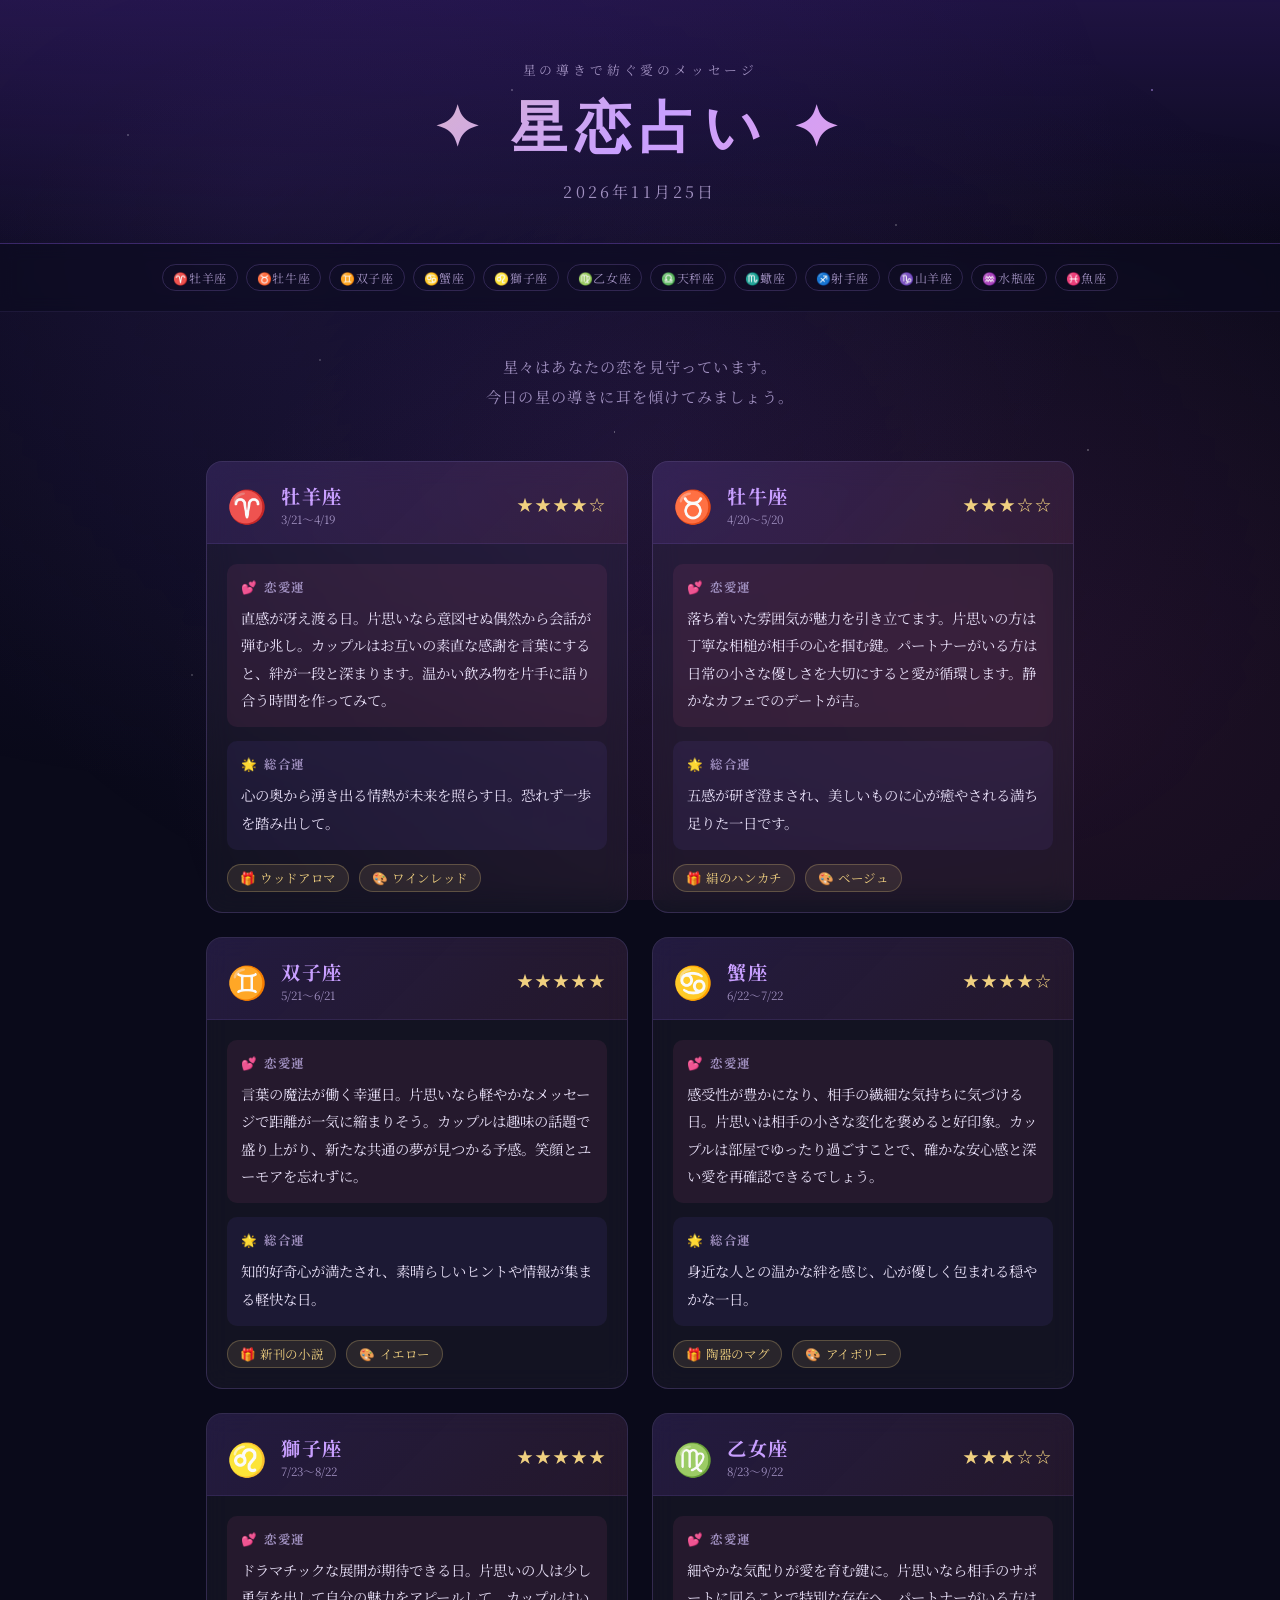
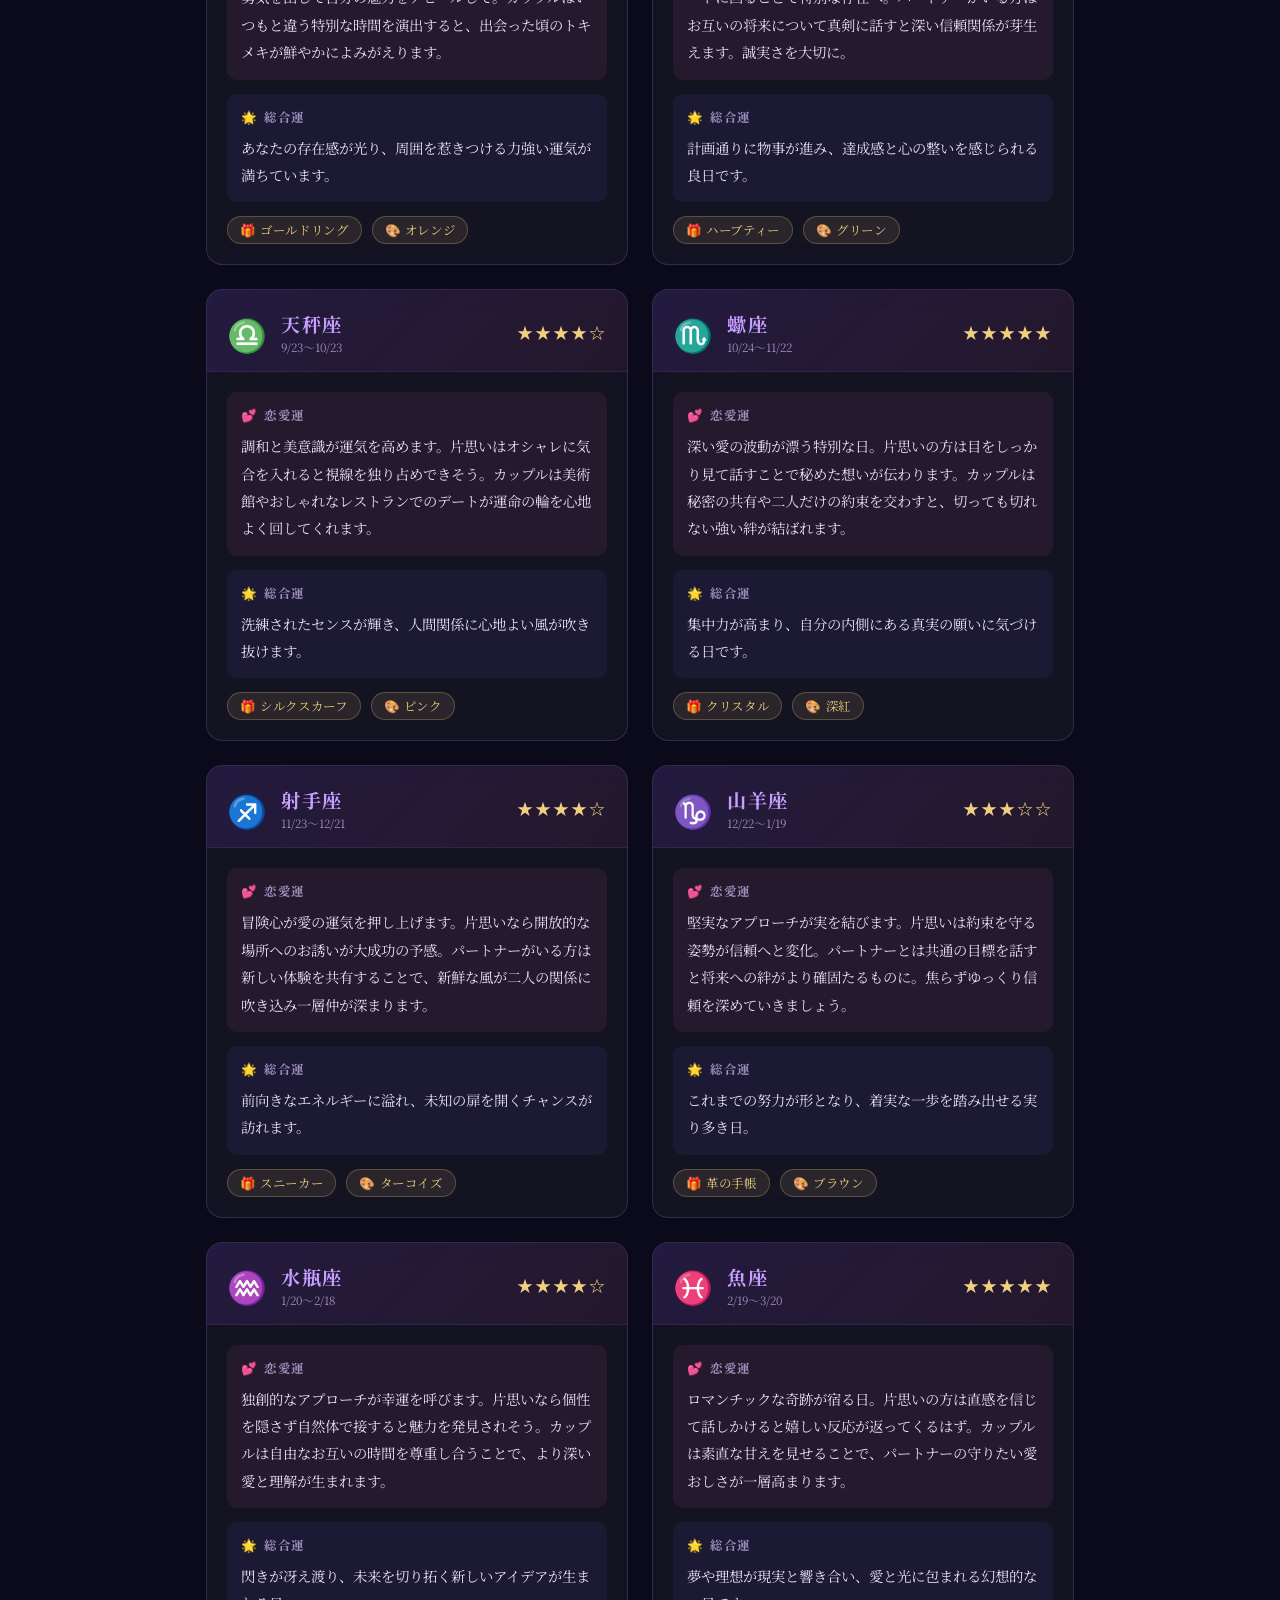
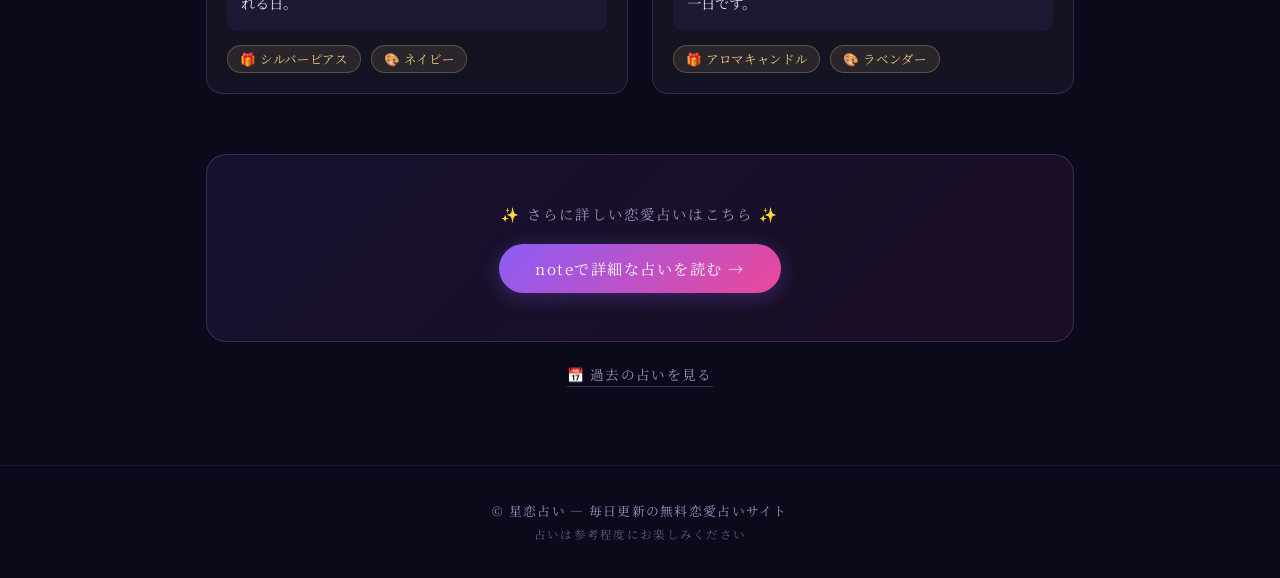
==== commit 4e33250f: "✨ 2026-11-24 の占いを更新" ====
--- a/docs/index.html
+++ b/docs/index.html
@@ -3,10 +3,10 @@
 <head>
   <meta charset="UTF-8">
   <meta name="viewport" content="width=device-width, initial-scale=1.0">
-  <meta name="description" content="2026年11月24日の12星座恋愛占い。今日のあなたの恋愛運・総合運・ラッキーアイテムを毎日更新でお届けします。">
-  <meta property="og:title" content="2026年11月24日の星恋占い | 12星座恋愛運">
+  <meta name="description" content="2026年11月25日の12星座恋愛占い。今日のあなたの恋愛運・総合運・ラッキーアイテムを毎日更新でお届けします。">
+  <meta property="og:title" content="2026年11月25日の星恋占い | 12星座恋愛運">
   <meta property="og:description" content="今日の恋愛運を星の導きでチェック。毎日更新の無料占いサイト。">
-  <title>2026年11月24日の星恋占い ✨ 12星座恋愛運</title>
+  <title>2026年11月25日の星恋占い ✨ 12星座恋愛運</title>
   <link rel="preconnect" href="https://fonts.googleapis.com">
   <link href="https://fonts.googleapis.com/css2?family=Noto+Serif+JP:wght@400;700&family=Cinzel:wght@400;700&display=swap" rel="stylesheet">
   <link rel="stylesheet" href="style.css">
@@ -18,7 +18,7 @@
     <div class="header-inner">
       <p class="site-subtitle">星の導きで紡ぐ愛のメッセージ</p>
       <h1 class="site-title">✦ 星恋占い ✦</h1>
-      <p class="today-date">2026年11月24日</p>
+      <p class="today-date">2026年11月25日</p>
     </div>
   </header>
 
@@ -45,15 +45,15 @@
           <div class="card-body">
             <div class="section love-section">
               <h3>💕 恋愛運</h3>
-              <p>情熱が空回りしやすい日。相手のペースに優しく寄り添うことで、二人の距離は魔法のように縮まります。自分の気持ちを伝える前に、まずは相手の言葉に深く耳を傾けてみましょう。</p>
-            </div>
-            <div class="section general-section">
-              <h3>🌟 総合運</h3>
-              <p>直感が冴え渡る一日。新しい挑戦への扉が静かに開かれています。</p>
-            </div>
-            <div class="lucky-row">
-              <span class="lucky-badge">🎁 赤い革の手帳</span>
-              <span class="lucky-badge">🎨 スカーレット</span>
+              <p>直感が冴え渡る日。片思いなら意図せぬ偶然から会話が弾む兆し。カップルはお互いの素直な感謝を言葉にすると、絆が一段と深まります。温かい飲み物を片手に語り合う時間を作ってみて。</p>
+            </div>
+            <div class="section general-section">
+              <h3>🌟 総合運</h3>
+              <p>心の奥から湧き出る情熱が未来を照らす日。恐れず一歩を踏み出して。</p>
+            </div>
+            <div class="lucky-row">
+              <span class="lucky-badge">🎁 ウッドアロマ</span>
+              <span class="lucky-badge">🎨 ワインレッド</span>
             </div>
           </div>
         </article>
@@ -65,20 +65,20 @@
               <h2 class="sign-name">牡牛座</h2>
               <p class="period">4/20〜5/20</p>
             </div>
-            <span class="stars">★★★★★</span>
-          </div>
-          <div class="card-body">
-            <div class="section love-section">
-              <h3>💕 恋愛運</h3>
-              <p>五感が研ぎ澄まされ、ロマンチックな時間を過ごせる予感。お気に入りの香水や美味しい食事が愛を深めます。シングルの方は、心地よい空間に運命の出会いが潜んでいます。</p>
-            </div>
-            <div class="section general-section">
-              <h3>🌟 総合運</h3>
-              <p>焦らずマイペースを貫くことで、確かな成果を手に入れられます。</p>
-            </div>
-            <div class="lucky-row">
-              <span class="lucky-badge">🎁 アロマキャンドル</span>
-              <span class="lucky-badge">🎨 エメラルド</span>
+            <span class="stars">★★★☆☆</span>
+          </div>
+          <div class="card-body">
+            <div class="section love-section">
+              <h3>💕 恋愛運</h3>
+              <p>落ち着いた雰囲気が魅力を引き立てます。片思いの方は丁寧な相槌が相手の心を掴む鍵。パートナーがいる方は日常の小さな優しさを大切にすると愛が循環します。静かなカフェでのデートが吉。</p>
+            </div>
+            <div class="section general-section">
+              <h3>🌟 総合運</h3>
+              <p>五感が研ぎ澄まされ、美しいものに心が癒やされる満ち足りた一日です。</p>
+            </div>
+            <div class="lucky-row">
+              <span class="lucky-badge">🎁 絹のハンカチ</span>
+              <span class="lucky-badge">🎨 ベージュ</span>
             </div>
           </div>
         </article>
@@ -90,20 +90,20 @@
               <h2 class="sign-name">双子座</h2>
               <p class="period">5/21〜6/21</p>
             </div>
-            <span class="stars">★★★★☆</span>
-          </div>
-          <div class="card-body">
-            <div class="section love-section">
-              <h3>💕 恋愛運</h3>
-              <p>言葉の魔法があなたの恋を強力に後押しします。何気ない雑談の中にこそ、相手の本心やときめくヒントが隠されています。素直な笑顔で軽やかにメッセージを伝えて。</p>
-            </div>
-            <div class="section general-section">
-              <h3>🌟 総合運</h3>
-              <p>好奇心が幸運を呼ぶ鍵。様々な情報の中に望む未来のヒントが。</p>
-            </div>
-            <div class="lucky-row">
-              <span class="lucky-badge">🎁 シルバーの万年筆</span>
-              <span class="lucky-badge">🎨 スカイブルー</span>
+            <span class="stars">★★★★★</span>
+          </div>
+          <div class="card-body">
+            <div class="section love-section">
+              <h3>💕 恋愛運</h3>
+              <p>言葉の魔法が働く幸運日。片思いなら軽やかなメッセージで距離が一気に縮まりそう。カップルは趣味の話題で盛り上がり、新たな共通の夢が見つかる予感。笑顔とユーモアを忘れずに。</p>
+            </div>
+            <div class="section general-section">
+              <h3>🌟 総合運</h3>
+              <p>知的好奇心が満たされ、素晴らしいヒントや情報が集まる軽快な日。</p>
+            </div>
+            <div class="lucky-row">
+              <span class="lucky-badge">🎁 新刊の小説</span>
+              <span class="lucky-badge">🎨 イエロー</span>
             </div>
           </div>
         </article>
@@ -115,20 +115,20 @@
               <h2 class="sign-name">蟹座</h2>
               <p class="period">6/22〜7/22</p>
             </div>
-            <span class="stars">★★★☆☆</span>
-          </div>
-          <div class="card-body">
-            <div class="section love-section">
-              <h3>💕 恋愛運</h3>
-              <p>母性的な優しさが相手の心を強く惹きつけます。手作りの温かい飲み物や、細やかな気配りが愛を育む特効薬。自分の心も十分に労わり、癒やしの時間を大切にして。</p>
-            </div>
-            <div class="section general-section">
-              <h3>🌟 総合運</h3>
-              <p>直感を信じて心の声に従うことで、穏やかな幸福感に包まれます。</p>
-            </div>
-            <div class="lucky-row">
-              <span class="lucky-badge">🎁 パールのピアス</span>
-              <span class="lucky-badge">🎨 シルバー</span>
+            <span class="stars">★★★★☆</span>
+          </div>
+          <div class="card-body">
+            <div class="section love-section">
+              <h3>💕 恋愛運</h3>
+              <p>感受性が豊かになり、相手の繊細な気持ちに気づける日。片思いは相手の小さな変化を褒めると好印象。カップルは部屋でゆったり過ごすことで、確かな安心感と深い愛を再確認できるでしょう。</p>
+            </div>
+            <div class="section general-section">
+              <h3>🌟 総合運</h3>
+              <p>身近な人との温かな絆を感じ、心が優しく包まれる穏やかな一日。</p>
+            </div>
+            <div class="lucky-row">
+              <span class="lucky-badge">🎁 陶器のマグ</span>
+              <span class="lucky-badge">🎨 アイボリー</span>
             </div>
           </div>
         </article>
@@ -145,15 +145,15 @@
           <div class="card-body">
             <div class="section love-section">
               <h3>💕 恋愛運</h3>
-              <p>あなたの放つ圧倒的な魅力が周囲を魅了します。ドラマチックな展開を恐れず、主役として堂々と愛を受け取って。相手を心から褒めることで、より深い絆が結ばれます。</p>
-            </div>
-            <div class="section general-section">
-              <h3>🌟 総合運</h3>
-              <p>自己表現力が最高潮。あなたの明るさが周囲に希望を与えます。</p>
-            </div>
-            <div class="lucky-row">
-              <span class="lucky-badge">🎁 ゴールドの腕時計</span>
-              <span class="lucky-badge">🎨 ゴールド</span>
+              <p>ドラマチックな展開が期待できる日。片思いの人は少し勇気を出して自分の魅力をアピールして。カップルはいつもと違う特別な時間を演出すると、出会った頃のトキメキが鮮やかによみがえります。</p>
+            </div>
+            <div class="section general-section">
+              <h3>🌟 総合運</h3>
+              <p>あなたの存在感が光り、周囲を惹きつける力強い運気が満ちています。</p>
+            </div>
+            <div class="lucky-row">
+              <span class="lucky-badge">🎁 ゴールドリング</span>
+              <span class="lucky-badge">🎨 オレンジ</span>
             </div>
           </div>
         </article>
@@ -170,15 +170,15 @@
           <div class="card-body">
             <div class="section love-section">
               <h3>💕 恋愛運</h3>
-              <p>細やかな気配りが光り、相手のハートを深く鷲掴みにできる日。完璧を目指すより、少し隙を見せるほうが愛されます。些細な変化を見逃さず、優しい言葉をかけてあげて。</p>
-            </div>
-            <div class="section general-section">
-              <h3>🌟 総合運</h3>
-              <p>整理整頓が運気上昇の秘訣。不要なものを手放して身軽に。</p>
-            </div>
-            <div class="lucky-row">
-              <span class="lucky-badge">🎁 リネンのハンカチ</span>
-              <span class="lucky-badge">🎨 ネイビー</span>
+              <p>細やかな気配りが愛を育む鍵に。片思いなら相手のサポートに回ることで特別な存在へ。パートナーがいる方はお互いの将来について真剣に話すと深い信頼関係が芽生えます。誠実さを大切に。</p>
+            </div>
+            <div class="section general-section">
+              <h3>🌟 総合運</h3>
+              <p>計画通りに物事が進み、達成感と心の整いを感じられる良日です。</p>
+            </div>
+            <div class="lucky-row">
+              <span class="lucky-badge">🎁 ハーブティー</span>
+              <span class="lucky-badge">🎨 グリーン</span>
             </div>
           </div>
         </article>
@@ -195,14 +195,14 @@
           <div class="card-body">
             <div class="section love-section">
               <h3>💕 恋愛運</h3>
-              <p>調和と美しさが恋愛運を急上昇させます。洗練されたファッションや美しいインテリアが二人の時間を特別なものに。相手の意見を尊重し、優美な対話を心がけてください。</p>
-            </div>
-            <div class="section general-section">
-              <h3>🌟 総合運</h3>
-              <p>人間関係のバランスが整う日。大切な人との絆が深まります。</p>
-            </div>
-            <div class="lucky-row">
-              <span class="lucky-badge">🎁 ガラスの一輪挿し</span>
+              <p>調和と美意識が運気を高めます。片思いはオシャレに気合を入れると視線を独り占めできそう。カップルは美術館やおしゃれなレストランでのデートが運命の輪を心地よく回してくれます。</p>
+            </div>
+            <div class="section general-section">
+              <h3>🌟 総合運</h3>
+              <p>洗練されたセンスが輝き、人間関係に心地よい風が吹き抜けます。</p>
+            </div>
+            <div class="lucky-row">
+              <span class="lucky-badge">🎁 シルクスカーフ</span>
               <span class="lucky-badge">🎨 ピンク</span>
             </div>
           </div>
@@ -220,15 +220,15 @@
           <div class="card-body">
             <div class="section love-section">
               <h3>💕 恋愛運</h3>
-              <p>神秘的な魅力と深い愛情が最高潮に達する日。言葉よりも強いまなざしで思いを伝えることで、魂レベルの結びつきを感じられます。秘密の共有が二人の距離を急接近させます。</p>
-            </div>
-            <div class="section general-section">
-              <h3>🌟 総合運</h3>
-              <p>一つのことに集中することで、奇跡的な成果を掴めるでしょう。</p>
-            </div>
-            <div class="lucky-row">
-              <span class="lucky-badge">🎁 ワインレッドの小物</span>
-              <span class="lucky-badge">🎨 ボルドー</span>
+              <p>深い愛の波動が漂う特別な日。片思いの方は目をしっかり見て話すことで秘めた想いが伝わります。カップルは秘密の共有や二人だけの約束を交わすと、切っても切れない強い絆が結ばれます。</p>
+            </div>
+            <div class="section general-section">
+              <h3>🌟 総合運</h3>
+              <p>集中力が高まり、自分の内側にある真実の願いに気づける日です。</p>
+            </div>
+            <div class="lucky-row">
+              <span class="lucky-badge">🎁 クリスタル</span>
+              <span class="lucky-badge">🎨 深紅</span>
             </div>
           </div>
         </article>
@@ -245,14 +245,14 @@
           <div class="card-body">
             <div class="section love-section">
               <h3>💕 恋愛運</h3>
-              <p>冒険心が恋の新しい扉を開く鍵となります。いつもと違うルートで帰る、新しいスポットへ出かけるなど、新鮮な刺激を取り入れて。笑顔の共有が未来の愛を約束します。</p>
-            </div>
-            <div class="section general-section">
-              <h3>🌟 総合運</h3>
-              <p>視野が大きく広がる日。遠方への思いや計画が吉と出ます。</p>
-            </div>
-            <div class="lucky-row">
-              <span class="lucky-badge">🎁 革製のブックカバー</span>
+              <p>冒険心が愛の運気を押し上げます。片思いなら開放的な場所へのお誘いが大成功の予感。パートナーがいる方は新しい体験を共有することで、新鮮な風が二人の関係に吹き込み一層仲が深まります。</p>
+            </div>
+            <div class="section general-section">
+              <h3>🌟 総合運</h3>
+              <p>前向きなエネルギーに溢れ、未知の扉を開くチャンスが訪れます。</p>
+            </div>
+            <div class="lucky-row">
+              <span class="lucky-badge">🎁 スニーカー</span>
               <span class="lucky-badge">🎨 ターコイズ</span>
             </div>
           </div>
@@ -270,14 +270,14 @@
           <div class="card-body">
             <div class="section love-section">
               <h3>💕 恋愛運</h3>
-              <p>誠実な態度と一途な思いが、相手の心をしっかりと捉えます。派手さはありませんが、確実で温かい信頼関係が築ける日。将来を見据えた真剣な話し合いにも最適なタイミングです。</p>
-            </div>
-            <div class="section general-section">
-              <h3>🌟 総合運</h3>
-              <p>地道な努力が実を結ぶとき。責任感ある行動が評価されます。</p>
-            </div>
-            <div class="lucky-row">
-              <span class="lucky-badge">🎁 陶器のマグカップ</span>
+              <p>堅実なアプローチが実を結びます。片思いは約束を守る姿勢が信頼へと変化。パートナーとは共通の目標を話すと将来への絆がより確固たるものに。焦らずゆっくり信頼を深めていきましょう。</p>
+            </div>
+            <div class="section general-section">
+              <h3>🌟 総合運</h3>
+              <p>これまでの努力が形となり、着実な一歩を踏み出せる実り多き日。</p>
+            </div>
+            <div class="lucky-row">
+              <span class="lucky-badge">🎁 革の手帳</span>
               <span class="lucky-badge">🎨 ブラウン</span>
             </div>
           </div>
@@ -295,15 +295,15 @@
           <div class="card-body">
             <div class="section love-section">
               <h3>💕 恋愛運</h3>
-              <p>ユニークな発想や個性的なアプローチが恋愛運を刺激します。常識に囚われず、あなたらしい自由なスタイルで愛を表現して。友人から恋人へのステップアップも期待できる日です。</p>
-            </div>
-            <div class="section general-section">
-              <h3>🌟 総合運</h3>
-              <p>自由な発想が未来を切り拓く。新しいテクノロジーにツキが。</p>
-            </div>
-            <div class="lucky-row">
-              <span class="lucky-badge">🎁 メタリックなバングル</span>
-              <span class="lucky-badge">🎨 バイオレット</span>
+              <p>独創的なアプローチが幸運を呼びます。片思いなら個性を隠さず自然体で接すると魅力を発見されそう。カップルは自由なお互いの時間を尊重し合うことで、より深い愛と理解が生まれます。</p>
+            </div>
+            <div class="section general-section">
+              <h3>🌟 総合運</h3>
+              <p>閃きが冴え渡り、未来を切り拓く新しいアイデアが生まれる日。</p>
+            </div>
+            <div class="lucky-row">
+              <span class="lucky-badge">🎁 シルバーピアス</span>
+              <span class="lucky-badge">🎨 ネイビー</span>
             </div>
           </div>
         </article>
@@ -320,14 +320,14 @@
           <div class="card-body">
             <div class="section love-section">
               <h3>💕 恋愛運</h3>
-              <p>ロマンチックな夢見心地の雰囲気に包まれる一日。相手の優しさに素直に甘えることで、深い愛を実感できます。アートや音楽に触れるデートが二人の心を優しく溶かし合います。</p>
-            </div>
-            <div class="section general-section">
-              <h3>🌟 総合運</h3>
-              <p>慈愛の心が幸運を呼ぶ日。直感に従って行動して大正解。</p>
-            </div>
-            <div class="lucky-row">
-              <span class="lucky-badge">🎁 アメジストの石</span>
+              <p>ロマンチックな奇跡が宿る日。片思いの方は直感を信じて話しかけると嬉しい反応が返ってくるはず。カップルは素直な甘えを見せることで、パートナーの守りたい愛おしさが一層高まります。</p>
+            </div>
+            <div class="section general-section">
+              <h3>🌟 総合運</h3>
+              <p>夢や理想が現実と響き合い、愛と光に包まれる幻想的な一日です。</p>
+            </div>
+            <div class="lucky-row">
+              <span class="lucky-badge">🎁 アロマキャンドル</span>
               <span class="lucky-badge">🎨 ラベンダー</span>
             </div>
           </div>
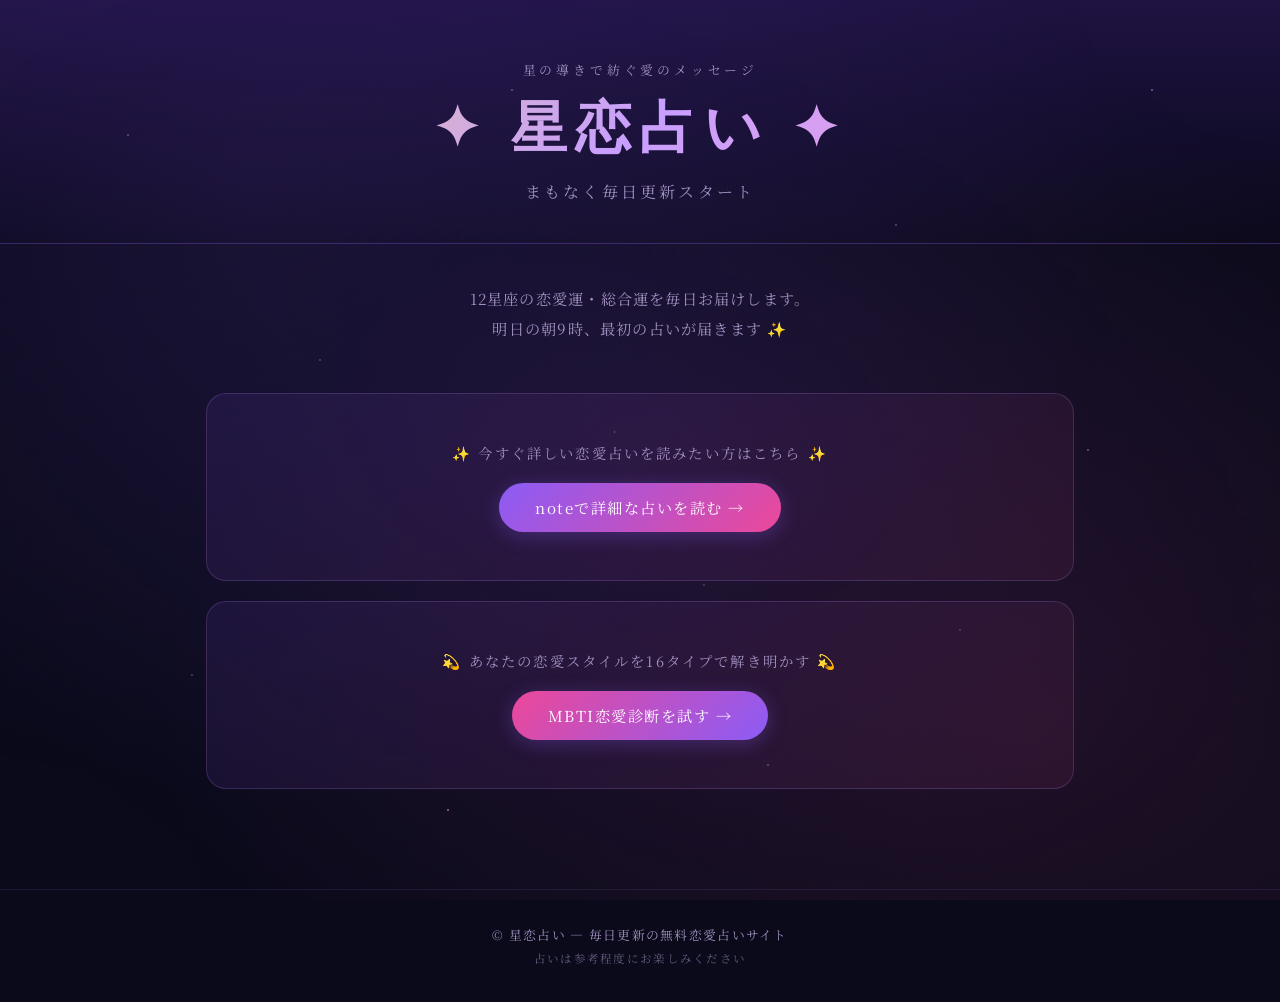
==== commit 1aa184e4: "✨ MBTI恋愛診断・相性ページを追加" ====
--- a/docs/index.html
+++ b/docs/index.html
@@ -3,350 +3,38 @@
 <head>
   <meta charset="UTF-8">
   <meta name="viewport" content="width=device-width, initial-scale=1.0">
-  <meta name="description" content="2026年11月25日の12星座恋愛占い。今日のあなたの恋愛運・総合運・ラッキーアイテムを毎日更新でお届けします。">
-  <meta property="og:title" content="2026年11月25日の星恋占い | 12星座恋愛運">
-  <meta property="og:description" content="今日の恋愛運を星の導きでチェック。毎日更新の無料占いサイト。">
-  <title>2026年11月25日の星恋占い ✨ 12星座恋愛運</title>
+  <meta name="description" content="12星座の恋愛運・総合運を毎日更新でお届けする無料占いサイト。星の導きであなたの恋を後押しします。">
+  <title>星恋占い ✨ 12星座恋愛運 | 毎日更新</title>
   <link rel="preconnect" href="https://fonts.googleapis.com">
   <link href="https://fonts.googleapis.com/css2?family=Noto+Serif+JP:wght@400;700&family=Cinzel:wght@400;700&display=swap" rel="stylesheet">
   <link rel="stylesheet" href="style.css">
 </head>
 <body>
   <div class="stars-bg"></div>
-
   <header>
     <div class="header-inner">
       <p class="site-subtitle">星の導きで紡ぐ愛のメッセージ</p>
       <h1 class="site-title">✦ 星恋占い ✦</h1>
-      <p class="today-date">2026年11月25日</p>
+      <p class="today-date">まもなく毎日更新スタート</p>
     </div>
   </header>
-
-  <nav class="sign-nav">
-    <a href="#aries">♈牡羊座</a><a href="#taurus">♉牡牛座</a><a href="#gemini">♊双子座</a><a href="#cancer">♋蟹座</a><a href="#leo">♌獅子座</a><a href="#virgo">♍乙女座</a><a href="#libra">♎天秤座</a><a href="#scorpio">♏蠍座</a><a href="#sagittarius">♐射手座</a><a href="#capricorn">♑山羊座</a><a href="#aquarius">♒水瓶座</a><a href="#pisces">♓魚座</a>
-  </nav>
-
   <main>
     <section class="intro">
-      <p>星々はあなたの恋を見守っています。<br>今日の星の導きに耳を傾けてみましょう。</p>
+      <p>12星座の恋愛運・総合運を毎日お届けします。<br>明日の朝9時、最初の占いが届きます ✨</p>
     </section>
-
-    <div class="cards-grid">
-
-        <article class="card" id="aries">
-          <div class="card-header">
-            <span class="emoji">♈</span>
-            <div>
-              <h2 class="sign-name">牡羊座</h2>
-              <p class="period">3/21〜4/19</p>
-            </div>
-            <span class="stars">★★★★☆</span>
-          </div>
-          <div class="card-body">
-            <div class="section love-section">
-              <h3>💕 恋愛運</h3>
-              <p>直感が冴え渡る日。片思いなら意図せぬ偶然から会話が弾む兆し。カップルはお互いの素直な感謝を言葉にすると、絆が一段と深まります。温かい飲み物を片手に語り合う時間を作ってみて。</p>
-            </div>
-            <div class="section general-section">
-              <h3>🌟 総合運</h3>
-              <p>心の奥から湧き出る情熱が未来を照らす日。恐れず一歩を踏み出して。</p>
-            </div>
-            <div class="lucky-row">
-              <span class="lucky-badge">🎁 ウッドアロマ</span>
-              <span class="lucky-badge">🎨 ワインレッド</span>
-            </div>
-          </div>
-        </article>
-
-        <article class="card" id="taurus">
-          <div class="card-header">
-            <span class="emoji">♉</span>
-            <div>
-              <h2 class="sign-name">牡牛座</h2>
-              <p class="period">4/20〜5/20</p>
-            </div>
-            <span class="stars">★★★☆☆</span>
-          </div>
-          <div class="card-body">
-            <div class="section love-section">
-              <h3>💕 恋愛運</h3>
-              <p>落ち着いた雰囲気が魅力を引き立てます。片思いの方は丁寧な相槌が相手の心を掴む鍵。パートナーがいる方は日常の小さな優しさを大切にすると愛が循環します。静かなカフェでのデートが吉。</p>
-            </div>
-            <div class="section general-section">
-              <h3>🌟 総合運</h3>
-              <p>五感が研ぎ澄まされ、美しいものに心が癒やされる満ち足りた一日です。</p>
-            </div>
-            <div class="lucky-row">
-              <span class="lucky-badge">🎁 絹のハンカチ</span>
-              <span class="lucky-badge">🎨 ベージュ</span>
-            </div>
-          </div>
-        </article>
-
-        <article class="card" id="gemini">
-          <div class="card-header">
-            <span class="emoji">♊</span>
-            <div>
-              <h2 class="sign-name">双子座</h2>
-              <p class="period">5/21〜6/21</p>
-            </div>
-            <span class="stars">★★★★★</span>
-          </div>
-          <div class="card-body">
-            <div class="section love-section">
-              <h3>💕 恋愛運</h3>
-              <p>言葉の魔法が働く幸運日。片思いなら軽やかなメッセージで距離が一気に縮まりそう。カップルは趣味の話題で盛り上がり、新たな共通の夢が見つかる予感。笑顔とユーモアを忘れずに。</p>
-            </div>
-            <div class="section general-section">
-              <h3>🌟 総合運</h3>
-              <p>知的好奇心が満たされ、素晴らしいヒントや情報が集まる軽快な日。</p>
-            </div>
-            <div class="lucky-row">
-              <span class="lucky-badge">🎁 新刊の小説</span>
-              <span class="lucky-badge">🎨 イエロー</span>
-            </div>
-          </div>
-        </article>
-
-        <article class="card" id="cancer">
-          <div class="card-header">
-            <span class="emoji">♋</span>
-            <div>
-              <h2 class="sign-name">蟹座</h2>
-              <p class="period">6/22〜7/22</p>
-            </div>
-            <span class="stars">★★★★☆</span>
-          </div>
-          <div class="card-body">
-            <div class="section love-section">
-              <h3>💕 恋愛運</h3>
-              <p>感受性が豊かになり、相手の繊細な気持ちに気づける日。片思いは相手の小さな変化を褒めると好印象。カップルは部屋でゆったり過ごすことで、確かな安心感と深い愛を再確認できるでしょう。</p>
-            </div>
-            <div class="section general-section">
-              <h3>🌟 総合運</h3>
-              <p>身近な人との温かな絆を感じ、心が優しく包まれる穏やかな一日。</p>
-            </div>
-            <div class="lucky-row">
-              <span class="lucky-badge">🎁 陶器のマグ</span>
-              <span class="lucky-badge">🎨 アイボリー</span>
-            </div>
-          </div>
-        </article>
-
-        <article class="card" id="leo">
-          <div class="card-header">
-            <span class="emoji">♌</span>
-            <div>
-              <h2 class="sign-name">獅子座</h2>
-              <p class="period">7/23〜8/22</p>
-            </div>
-            <span class="stars">★★★★★</span>
-          </div>
-          <div class="card-body">
-            <div class="section love-section">
-              <h3>💕 恋愛運</h3>
-              <p>ドラマチックな展開が期待できる日。片思いの人は少し勇気を出して自分の魅力をアピールして。カップルはいつもと違う特別な時間を演出すると、出会った頃のトキメキが鮮やかによみがえります。</p>
-            </div>
-            <div class="section general-section">
-              <h3>🌟 総合運</h3>
-              <p>あなたの存在感が光り、周囲を惹きつける力強い運気が満ちています。</p>
-            </div>
-            <div class="lucky-row">
-              <span class="lucky-badge">🎁 ゴールドリング</span>
-              <span class="lucky-badge">🎨 オレンジ</span>
-            </div>
-          </div>
-        </article>
-
-        <article class="card" id="virgo">
-          <div class="card-header">
-            <span class="emoji">♍</span>
-            <div>
-              <h2 class="sign-name">乙女座</h2>
-              <p class="period">8/23〜9/22</p>
-            </div>
-            <span class="stars">★★★☆☆</span>
-          </div>
-          <div class="card-body">
-            <div class="section love-section">
-              <h3>💕 恋愛運</h3>
-              <p>細やかな気配りが愛を育む鍵に。片思いなら相手のサポートに回ることで特別な存在へ。パートナーがいる方はお互いの将来について真剣に話すと深い信頼関係が芽生えます。誠実さを大切に。</p>
-            </div>
-            <div class="section general-section">
-              <h3>🌟 総合運</h3>
-              <p>計画通りに物事が進み、達成感と心の整いを感じられる良日です。</p>
-            </div>
-            <div class="lucky-row">
-              <span class="lucky-badge">🎁 ハーブティー</span>
-              <span class="lucky-badge">🎨 グリーン</span>
-            </div>
-          </div>
-        </article>
-
-        <article class="card" id="libra">
-          <div class="card-header">
-            <span class="emoji">♎</span>
-            <div>
-              <h2 class="sign-name">天秤座</h2>
-              <p class="period">9/23〜10/23</p>
-            </div>
-            <span class="stars">★★★★☆</span>
-          </div>
-          <div class="card-body">
-            <div class="section love-section">
-              <h3>💕 恋愛運</h3>
-              <p>調和と美意識が運気を高めます。片思いはオシャレに気合を入れると視線を独り占めできそう。カップルは美術館やおしゃれなレストランでのデートが運命の輪を心地よく回してくれます。</p>
-            </div>
-            <div class="section general-section">
-              <h3>🌟 総合運</h3>
-              <p>洗練されたセンスが輝き、人間関係に心地よい風が吹き抜けます。</p>
-            </div>
-            <div class="lucky-row">
-              <span class="lucky-badge">🎁 シルクスカーフ</span>
-              <span class="lucky-badge">🎨 ピンク</span>
-            </div>
-          </div>
-        </article>
-
-        <article class="card" id="scorpio">
-          <div class="card-header">
-            <span class="emoji">♏</span>
-            <div>
-              <h2 class="sign-name">蠍座</h2>
-              <p class="period">10/24〜11/22</p>
-            </div>
-            <span class="stars">★★★★★</span>
-          </div>
-          <div class="card-body">
-            <div class="section love-section">
-              <h3>💕 恋愛運</h3>
-              <p>深い愛の波動が漂う特別な日。片思いの方は目をしっかり見て話すことで秘めた想いが伝わります。カップルは秘密の共有や二人だけの約束を交わすと、切っても切れない強い絆が結ばれます。</p>
-            </div>
-            <div class="section general-section">
-              <h3>🌟 総合運</h3>
-              <p>集中力が高まり、自分の内側にある真実の願いに気づける日です。</p>
-            </div>
-            <div class="lucky-row">
-              <span class="lucky-badge">🎁 クリスタル</span>
-              <span class="lucky-badge">🎨 深紅</span>
-            </div>
-          </div>
-        </article>
-
-        <article class="card" id="sagittarius">
-          <div class="card-header">
-            <span class="emoji">♐</span>
-            <div>
-              <h2 class="sign-name">射手座</h2>
-              <p class="period">11/23〜12/21</p>
-            </div>
-            <span class="stars">★★★★☆</span>
-          </div>
-          <div class="card-body">
-            <div class="section love-section">
-              <h3>💕 恋愛運</h3>
-              <p>冒険心が愛の運気を押し上げます。片思いなら開放的な場所へのお誘いが大成功の予感。パートナーがいる方は新しい体験を共有することで、新鮮な風が二人の関係に吹き込み一層仲が深まります。</p>
-            </div>
-            <div class="section general-section">
-              <h3>🌟 総合運</h3>
-              <p>前向きなエネルギーに溢れ、未知の扉を開くチャンスが訪れます。</p>
-            </div>
-            <div class="lucky-row">
-              <span class="lucky-badge">🎁 スニーカー</span>
-              <span class="lucky-badge">🎨 ターコイズ</span>
-            </div>
-          </div>
-        </article>
-
-        <article class="card" id="capricorn">
-          <div class="card-header">
-            <span class="emoji">♑</span>
-            <div>
-              <h2 class="sign-name">山羊座</h2>
-              <p class="period">12/22〜1/19</p>
-            </div>
-            <span class="stars">★★★☆☆</span>
-          </div>
-          <div class="card-body">
-            <div class="section love-section">
-              <h3>💕 恋愛運</h3>
-              <p>堅実なアプローチが実を結びます。片思いは約束を守る姿勢が信頼へと変化。パートナーとは共通の目標を話すと将来への絆がより確固たるものに。焦らずゆっくり信頼を深めていきましょう。</p>
-            </div>
-            <div class="section general-section">
-              <h3>🌟 総合運</h3>
-              <p>これまでの努力が形となり、着実な一歩を踏み出せる実り多き日。</p>
-            </div>
-            <div class="lucky-row">
-              <span class="lucky-badge">🎁 革の手帳</span>
-              <span class="lucky-badge">🎨 ブラウン</span>
-            </div>
-          </div>
-        </article>
-
-        <article class="card" id="aquarius">
-          <div class="card-header">
-            <span class="emoji">♒</span>
-            <div>
-              <h2 class="sign-name">水瓶座</h2>
-              <p class="period">1/20〜2/18</p>
-            </div>
-            <span class="stars">★★★★☆</span>
-          </div>
-          <div class="card-body">
-            <div class="section love-section">
-              <h3>💕 恋愛運</h3>
-              <p>独創的なアプローチが幸運を呼びます。片思いなら個性を隠さず自然体で接すると魅力を発見されそう。カップルは自由なお互いの時間を尊重し合うことで、より深い愛と理解が生まれます。</p>
-            </div>
-            <div class="section general-section">
-              <h3>🌟 総合運</h3>
-              <p>閃きが冴え渡り、未来を切り拓く新しいアイデアが生まれる日。</p>
-            </div>
-            <div class="lucky-row">
-              <span class="lucky-badge">🎁 シルバーピアス</span>
-              <span class="lucky-badge">🎨 ネイビー</span>
-            </div>
-          </div>
-        </article>
-
-        <article class="card" id="pisces">
-          <div class="card-header">
-            <span class="emoji">♓</span>
-            <div>
-              <h2 class="sign-name">魚座</h2>
-              <p class="period">2/19〜3/20</p>
-            </div>
-            <span class="stars">★★★★★</span>
-          </div>
-          <div class="card-body">
-            <div class="section love-section">
-              <h3>💕 恋愛運</h3>
-              <p>ロマンチックな奇跡が宿る日。片思いの方は直感を信じて話しかけると嬉しい反応が返ってくるはず。カップルは素直な甘えを見せることで、パートナーの守りたい愛おしさが一層高まります。</p>
-            </div>
-            <div class="section general-section">
-              <h3>🌟 総合運</h3>
-              <p>夢や理想が現実と響き合い、愛と光に包まれる幻想的な一日です。</p>
-            </div>
-            <div class="lucky-row">
-              <span class="lucky-badge">🎁 アロマキャンドル</span>
-              <span class="lucky-badge">🎨 ラベンダー</span>
-            </div>
-          </div>
-        </article>
-
-    </div>
-
-    <section class="note-link">
-      <p>✨ さらに詳しい恋愛占いはこちら ✨</p>
+    <section class="note-link" style="margin-bottom:16px;">
+      <p>✨ 今すぐ詳しい恋愛占いを読みたい方はこちら ✨</p>
       <a href="https://note.com/lucky_godwit6515" target="_blank" class="note-btn">
         noteで詳細な占いを読む →
       </a>
     </section>
-
-    <section class="archive-link">
-      <a href="archive.html">📅 過去の占いを見る</a>
+    <section class="note-link">
+      <p>💫 あなたの恋愛スタイルを16タイプで解き明かす 💫</p>
+      <a href="mbti/index.html" class="note-btn" style="background:linear-gradient(135deg,#ec4899,#8b5cf6);">
+        MBTI恋愛診断を試す →
+      </a>
     </section>
   </main>
-
   <footer>
     <p>© 星恋占い — 毎日更新の無料恋愛占いサイト</p>
     <p class="footer-note">占いは参考程度にお楽しみください</p>
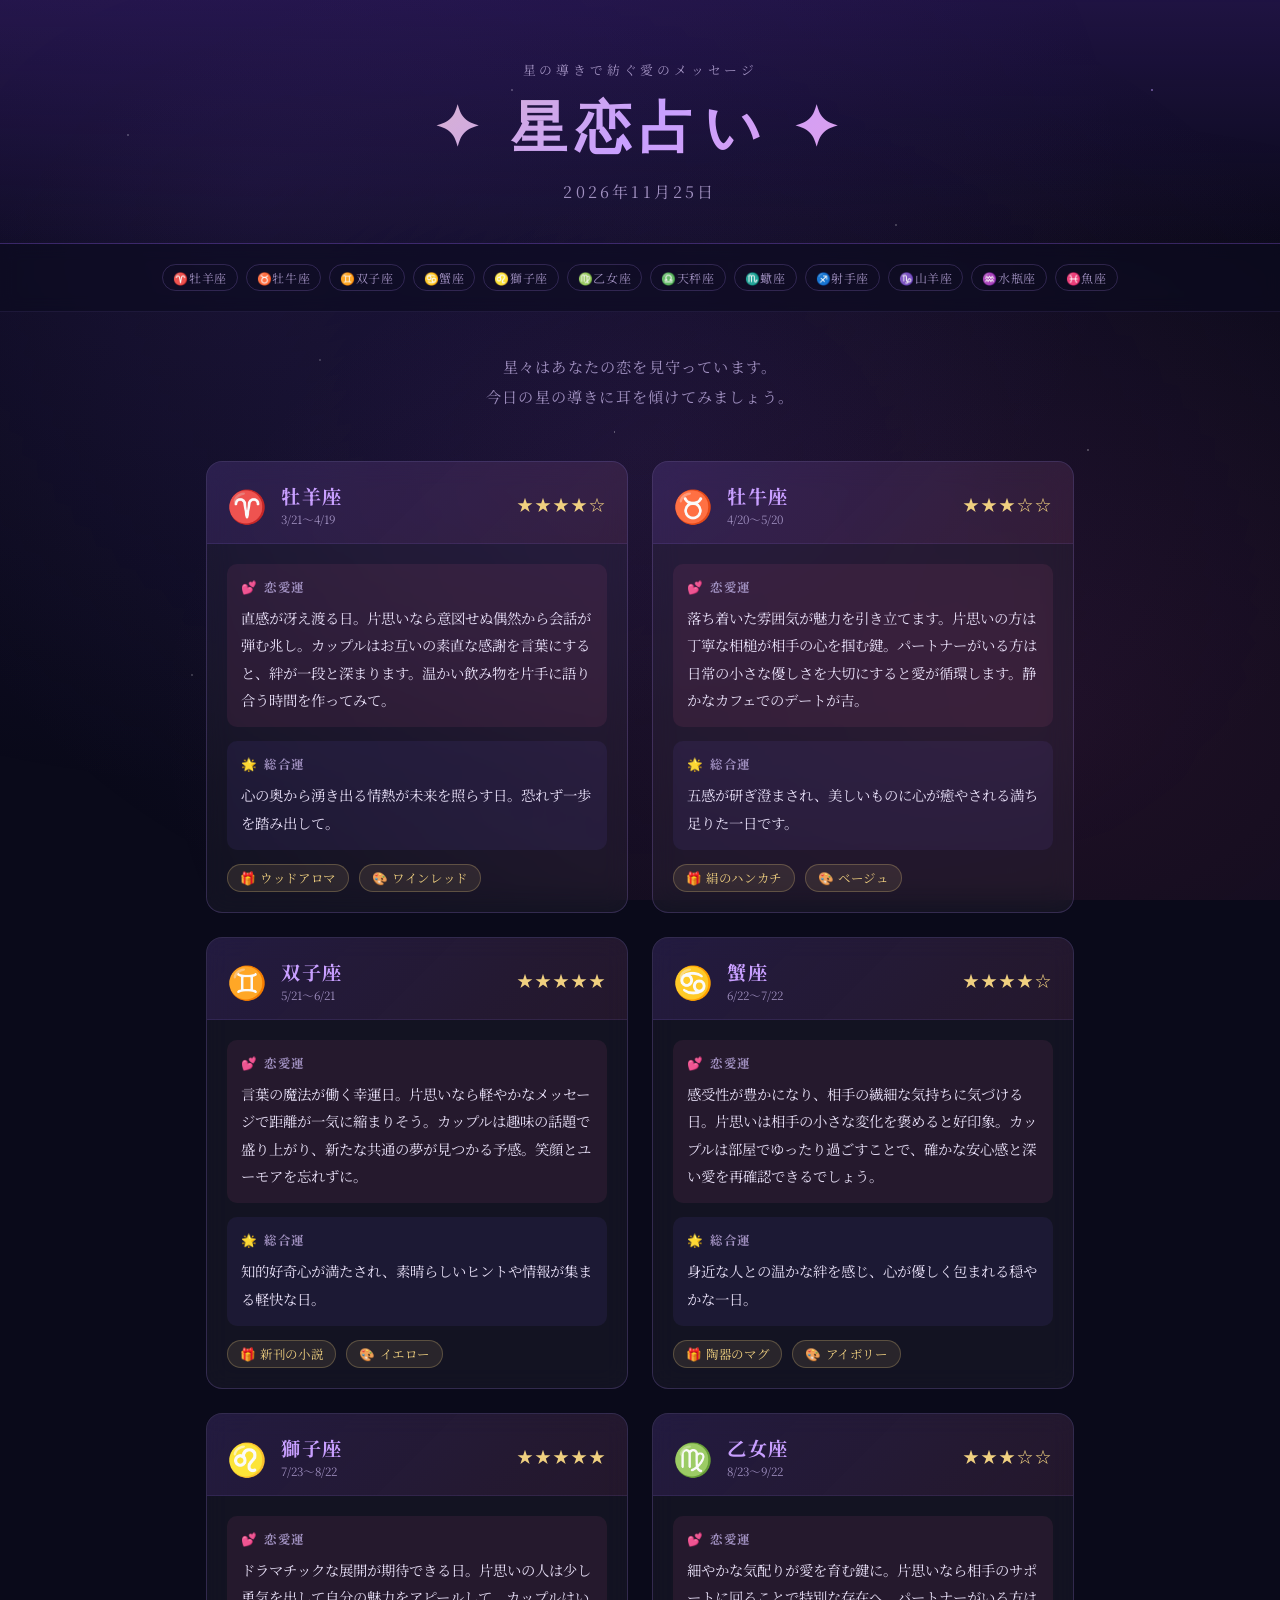
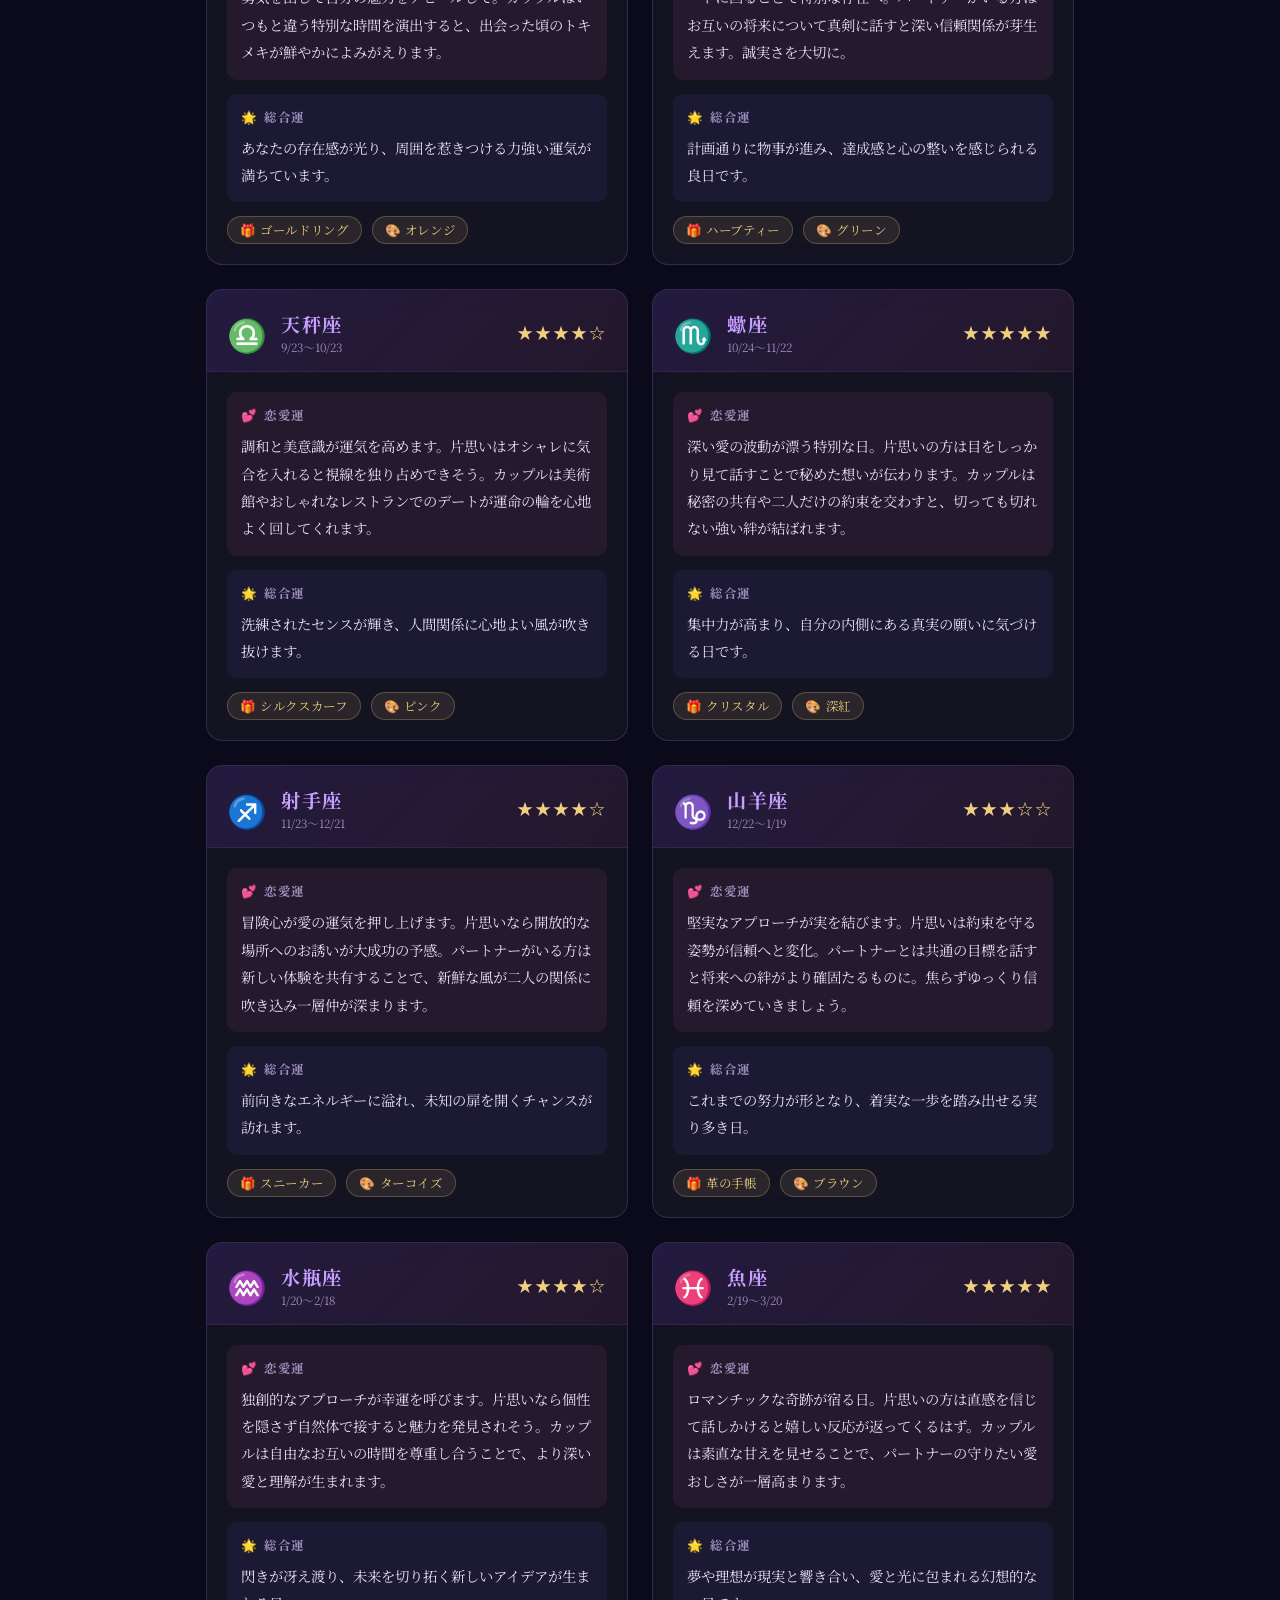
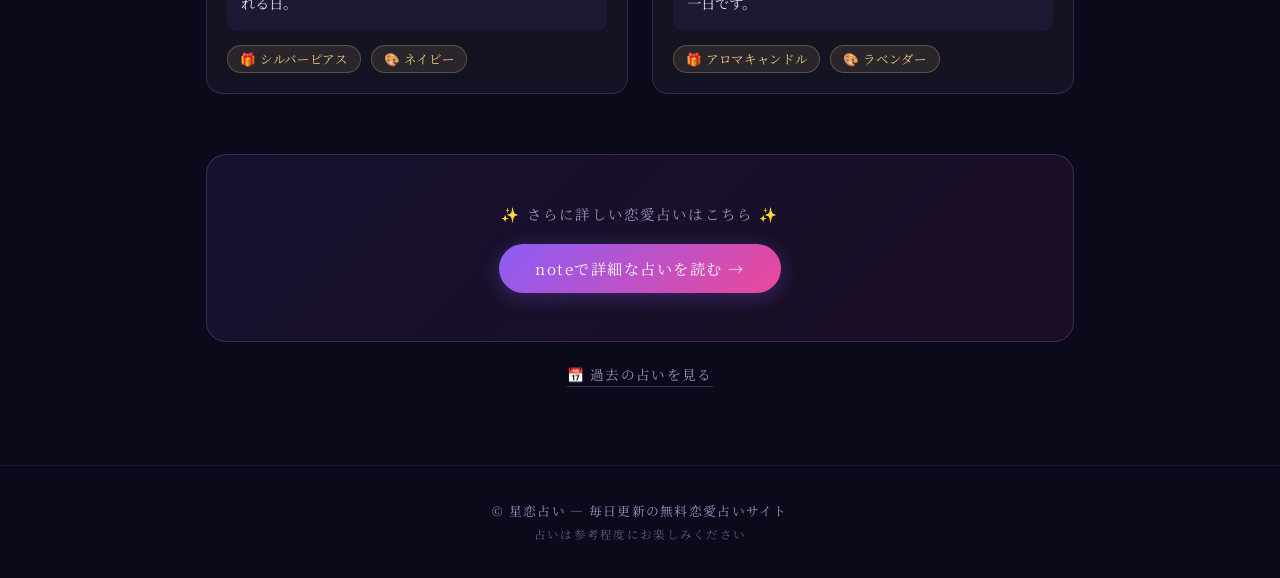
==== commit 298c7366: "✨ MBTI恋愛診断・相性ページを追加" ====
--- a/docs/index.html
+++ b/docs/index.html
@@ -3,38 +3,350 @@
 <head>
   <meta charset="UTF-8">
   <meta name="viewport" content="width=device-width, initial-scale=1.0">
-  <meta name="description" content="12星座の恋愛運・総合運を毎日更新でお届けする無料占いサイト。星の導きであなたの恋を後押しします。">
-  <title>星恋占い ✨ 12星座恋愛運 | 毎日更新</title>
+  <meta name="description" content="2026年11月25日の12星座恋愛占い。今日のあなたの恋愛運・総合運・ラッキーアイテムを毎日更新でお届けします。">
+  <meta property="og:title" content="2026年11月25日の星恋占い | 12星座恋愛運">
+  <meta property="og:description" content="今日の恋愛運を星の導きでチェック。毎日更新の無料占いサイト。">
+  <title>2026年11月25日の星恋占い ✨ 12星座恋愛運</title>
   <link rel="preconnect" href="https://fonts.googleapis.com">
   <link href="https://fonts.googleapis.com/css2?family=Noto+Serif+JP:wght@400;700&family=Cinzel:wght@400;700&display=swap" rel="stylesheet">
   <link rel="stylesheet" href="style.css">
 </head>
 <body>
   <div class="stars-bg"></div>
+
   <header>
     <div class="header-inner">
       <p class="site-subtitle">星の導きで紡ぐ愛のメッセージ</p>
       <h1 class="site-title">✦ 星恋占い ✦</h1>
-      <p class="today-date">まもなく毎日更新スタート</p>
+      <p class="today-date">2026年11月25日</p>
     </div>
   </header>
+
+  <nav class="sign-nav">
+    <a href="#aries">♈牡羊座</a><a href="#taurus">♉牡牛座</a><a href="#gemini">♊双子座</a><a href="#cancer">♋蟹座</a><a href="#leo">♌獅子座</a><a href="#virgo">♍乙女座</a><a href="#libra">♎天秤座</a><a href="#scorpio">♏蠍座</a><a href="#sagittarius">♐射手座</a><a href="#capricorn">♑山羊座</a><a href="#aquarius">♒水瓶座</a><a href="#pisces">♓魚座</a>
+  </nav>
+
   <main>
     <section class="intro">
-      <p>12星座の恋愛運・総合運を毎日お届けします。<br>明日の朝9時、最初の占いが届きます ✨</p>
+      <p>星々はあなたの恋を見守っています。<br>今日の星の導きに耳を傾けてみましょう。</p>
     </section>
-    <section class="note-link" style="margin-bottom:16px;">
-      <p>✨ 今すぐ詳しい恋愛占いを読みたい方はこちら ✨</p>
+
+    <div class="cards-grid">
+
+        <article class="card" id="aries">
+          <div class="card-header">
+            <span class="emoji">♈</span>
+            <div>
+              <h2 class="sign-name">牡羊座</h2>
+              <p class="period">3/21〜4/19</p>
+            </div>
+            <span class="stars">★★★★☆</span>
+          </div>
+          <div class="card-body">
+            <div class="section love-section">
+              <h3>💕 恋愛運</h3>
+              <p>直感が冴え渡る日。片思いなら意図せぬ偶然から会話が弾む兆し。カップルはお互いの素直な感謝を言葉にすると、絆が一段と深まります。温かい飲み物を片手に語り合う時間を作ってみて。</p>
+            </div>
+            <div class="section general-section">
+              <h3>🌟 総合運</h3>
+              <p>心の奥から湧き出る情熱が未来を照らす日。恐れず一歩を踏み出して。</p>
+            </div>
+            <div class="lucky-row">
+              <span class="lucky-badge">🎁 ウッドアロマ</span>
+              <span class="lucky-badge">🎨 ワインレッド</span>
+            </div>
+          </div>
+        </article>
+
+        <article class="card" id="taurus">
+          <div class="card-header">
+            <span class="emoji">♉</span>
+            <div>
+              <h2 class="sign-name">牡牛座</h2>
+              <p class="period">4/20〜5/20</p>
+            </div>
+            <span class="stars">★★★☆☆</span>
+          </div>
+          <div class="card-body">
+            <div class="section love-section">
+              <h3>💕 恋愛運</h3>
+              <p>落ち着いた雰囲気が魅力を引き立てます。片思いの方は丁寧な相槌が相手の心を掴む鍵。パートナーがいる方は日常の小さな優しさを大切にすると愛が循環します。静かなカフェでのデートが吉。</p>
+            </div>
+            <div class="section general-section">
+              <h3>🌟 総合運</h3>
+              <p>五感が研ぎ澄まされ、美しいものに心が癒やされる満ち足りた一日です。</p>
+            </div>
+            <div class="lucky-row">
+              <span class="lucky-badge">🎁 絹のハンカチ</span>
+              <span class="lucky-badge">🎨 ベージュ</span>
+            </div>
+          </div>
+        </article>
+
+        <article class="card" id="gemini">
+          <div class="card-header">
+            <span class="emoji">♊</span>
+            <div>
+              <h2 class="sign-name">双子座</h2>
+              <p class="period">5/21〜6/21</p>
+            </div>
+            <span class="stars">★★★★★</span>
+          </div>
+          <div class="card-body">
+            <div class="section love-section">
+              <h3>💕 恋愛運</h3>
+              <p>言葉の魔法が働く幸運日。片思いなら軽やかなメッセージで距離が一気に縮まりそう。カップルは趣味の話題で盛り上がり、新たな共通の夢が見つかる予感。笑顔とユーモアを忘れずに。</p>
+            </div>
+            <div class="section general-section">
+              <h3>🌟 総合運</h3>
+              <p>知的好奇心が満たされ、素晴らしいヒントや情報が集まる軽快な日。</p>
+            </div>
+            <div class="lucky-row">
+              <span class="lucky-badge">🎁 新刊の小説</span>
+              <span class="lucky-badge">🎨 イエロー</span>
+            </div>
+          </div>
+        </article>
+
+        <article class="card" id="cancer">
+          <div class="card-header">
+            <span class="emoji">♋</span>
+            <div>
+              <h2 class="sign-name">蟹座</h2>
+              <p class="period">6/22〜7/22</p>
+            </div>
+            <span class="stars">★★★★☆</span>
+          </div>
+          <div class="card-body">
+            <div class="section love-section">
+              <h3>💕 恋愛運</h3>
+              <p>感受性が豊かになり、相手の繊細な気持ちに気づける日。片思いは相手の小さな変化を褒めると好印象。カップルは部屋でゆったり過ごすことで、確かな安心感と深い愛を再確認できるでしょう。</p>
+            </div>
+            <div class="section general-section">
+              <h3>🌟 総合運</h3>
+              <p>身近な人との温かな絆を感じ、心が優しく包まれる穏やかな一日。</p>
+            </div>
+            <div class="lucky-row">
+              <span class="lucky-badge">🎁 陶器のマグ</span>
+              <span class="lucky-badge">🎨 アイボリー</span>
+            </div>
+          </div>
+        </article>
+
+        <article class="card" id="leo">
+          <div class="card-header">
+            <span class="emoji">♌</span>
+            <div>
+              <h2 class="sign-name">獅子座</h2>
+              <p class="period">7/23〜8/22</p>
+            </div>
+            <span class="stars">★★★★★</span>
+          </div>
+          <div class="card-body">
+            <div class="section love-section">
+              <h3>💕 恋愛運</h3>
+              <p>ドラマチックな展開が期待できる日。片思いの人は少し勇気を出して自分の魅力をアピールして。カップルはいつもと違う特別な時間を演出すると、出会った頃のトキメキが鮮やかによみがえります。</p>
+            </div>
+            <div class="section general-section">
+              <h3>🌟 総合運</h3>
+              <p>あなたの存在感が光り、周囲を惹きつける力強い運気が満ちています。</p>
+            </div>
+            <div class="lucky-row">
+              <span class="lucky-badge">🎁 ゴールドリング</span>
+              <span class="lucky-badge">🎨 オレンジ</span>
+            </div>
+          </div>
+        </article>
+
+        <article class="card" id="virgo">
+          <div class="card-header">
+            <span class="emoji">♍</span>
+            <div>
+              <h2 class="sign-name">乙女座</h2>
+              <p class="period">8/23〜9/22</p>
+            </div>
+            <span class="stars">★★★☆☆</span>
+          </div>
+          <div class="card-body">
+            <div class="section love-section">
+              <h3>💕 恋愛運</h3>
+              <p>細やかな気配りが愛を育む鍵に。片思いなら相手のサポートに回ることで特別な存在へ。パートナーがいる方はお互いの将来について真剣に話すと深い信頼関係が芽生えます。誠実さを大切に。</p>
+            </div>
+            <div class="section general-section">
+              <h3>🌟 総合運</h3>
+              <p>計画通りに物事が進み、達成感と心の整いを感じられる良日です。</p>
+            </div>
+            <div class="lucky-row">
+              <span class="lucky-badge">🎁 ハーブティー</span>
+              <span class="lucky-badge">🎨 グリーン</span>
+            </div>
+          </div>
+        </article>
+
+        <article class="card" id="libra">
+          <div class="card-header">
+            <span class="emoji">♎</span>
+            <div>
+              <h2 class="sign-name">天秤座</h2>
+              <p class="period">9/23〜10/23</p>
+            </div>
+            <span class="stars">★★★★☆</span>
+          </div>
+          <div class="card-body">
+            <div class="section love-section">
+              <h3>💕 恋愛運</h3>
+              <p>調和と美意識が運気を高めます。片思いはオシャレに気合を入れると視線を独り占めできそう。カップルは美術館やおしゃれなレストランでのデートが運命の輪を心地よく回してくれます。</p>
+            </div>
+            <div class="section general-section">
+              <h3>🌟 総合運</h3>
+              <p>洗練されたセンスが輝き、人間関係に心地よい風が吹き抜けます。</p>
+            </div>
+            <div class="lucky-row">
+              <span class="lucky-badge">🎁 シルクスカーフ</span>
+              <span class="lucky-badge">🎨 ピンク</span>
+            </div>
+          </div>
+        </article>
+
+        <article class="card" id="scorpio">
+          <div class="card-header">
+            <span class="emoji">♏</span>
+            <div>
+              <h2 class="sign-name">蠍座</h2>
+              <p class="period">10/24〜11/22</p>
+            </div>
+            <span class="stars">★★★★★</span>
+          </div>
+          <div class="card-body">
+            <div class="section love-section">
+              <h3>💕 恋愛運</h3>
+              <p>深い愛の波動が漂う特別な日。片思いの方は目をしっかり見て話すことで秘めた想いが伝わります。カップルは秘密の共有や二人だけの約束を交わすと、切っても切れない強い絆が結ばれます。</p>
+            </div>
+            <div class="section general-section">
+              <h3>🌟 総合運</h3>
+              <p>集中力が高まり、自分の内側にある真実の願いに気づける日です。</p>
+            </div>
+            <div class="lucky-row">
+              <span class="lucky-badge">🎁 クリスタル</span>
+              <span class="lucky-badge">🎨 深紅</span>
+            </div>
+          </div>
+        </article>
+
+        <article class="card" id="sagittarius">
+          <div class="card-header">
+            <span class="emoji">♐</span>
+            <div>
+              <h2 class="sign-name">射手座</h2>
+              <p class="period">11/23〜12/21</p>
+            </div>
+            <span class="stars">★★★★☆</span>
+          </div>
+          <div class="card-body">
+            <div class="section love-section">
+              <h3>💕 恋愛運</h3>
+              <p>冒険心が愛の運気を押し上げます。片思いなら開放的な場所へのお誘いが大成功の予感。パートナーがいる方は新しい体験を共有することで、新鮮な風が二人の関係に吹き込み一層仲が深まります。</p>
+            </div>
+            <div class="section general-section">
+              <h3>🌟 総合運</h3>
+              <p>前向きなエネルギーに溢れ、未知の扉を開くチャンスが訪れます。</p>
+            </div>
+            <div class="lucky-row">
+              <span class="lucky-badge">🎁 スニーカー</span>
+              <span class="lucky-badge">🎨 ターコイズ</span>
+            </div>
+          </div>
+        </article>
+
+        <article class="card" id="capricorn">
+          <div class="card-header">
+            <span class="emoji">♑</span>
+            <div>
+              <h2 class="sign-name">山羊座</h2>
+              <p class="period">12/22〜1/19</p>
+            </div>
+            <span class="stars">★★★☆☆</span>
+          </div>
+          <div class="card-body">
+            <div class="section love-section">
+              <h3>💕 恋愛運</h3>
+              <p>堅実なアプローチが実を結びます。片思いは約束を守る姿勢が信頼へと変化。パートナーとは共通の目標を話すと将来への絆がより確固たるものに。焦らずゆっくり信頼を深めていきましょう。</p>
+            </div>
+            <div class="section general-section">
+              <h3>🌟 総合運</h3>
+              <p>これまでの努力が形となり、着実な一歩を踏み出せる実り多き日。</p>
+            </div>
+            <div class="lucky-row">
+              <span class="lucky-badge">🎁 革の手帳</span>
+              <span class="lucky-badge">🎨 ブラウン</span>
+            </div>
+          </div>
+        </article>
+
+        <article class="card" id="aquarius">
+          <div class="card-header">
+            <span class="emoji">♒</span>
+            <div>
+              <h2 class="sign-name">水瓶座</h2>
+              <p class="period">1/20〜2/18</p>
+            </div>
+            <span class="stars">★★★★☆</span>
+          </div>
+          <div class="card-body">
+            <div class="section love-section">
+              <h3>💕 恋愛運</h3>
+              <p>独創的なアプローチが幸運を呼びます。片思いなら個性を隠さず自然体で接すると魅力を発見されそう。カップルは自由なお互いの時間を尊重し合うことで、より深い愛と理解が生まれます。</p>
+            </div>
+            <div class="section general-section">
+              <h3>🌟 総合運</h3>
+              <p>閃きが冴え渡り、未来を切り拓く新しいアイデアが生まれる日。</p>
+            </div>
+            <div class="lucky-row">
+              <span class="lucky-badge">🎁 シルバーピアス</span>
+              <span class="lucky-badge">🎨 ネイビー</span>
+            </div>
+          </div>
+        </article>
+
+        <article class="card" id="pisces">
+          <div class="card-header">
+            <span class="emoji">♓</span>
+            <div>
+              <h2 class="sign-name">魚座</h2>
+              <p class="period">2/19〜3/20</p>
+            </div>
+            <span class="stars">★★★★★</span>
+          </div>
+          <div class="card-body">
+            <div class="section love-section">
+              <h3>💕 恋愛運</h3>
+              <p>ロマンチックな奇跡が宿る日。片思いの方は直感を信じて話しかけると嬉しい反応が返ってくるはず。カップルは素直な甘えを見せることで、パートナーの守りたい愛おしさが一層高まります。</p>
+            </div>
+            <div class="section general-section">
+              <h3>🌟 総合運</h3>
+              <p>夢や理想が現実と響き合い、愛と光に包まれる幻想的な一日です。</p>
+            </div>
+            <div class="lucky-row">
+              <span class="lucky-badge">🎁 アロマキャンドル</span>
+              <span class="lucky-badge">🎨 ラベンダー</span>
+            </div>
+          </div>
+        </article>
+
+    </div>
+
+    <section class="note-link">
+      <p>✨ さらに詳しい恋愛占いはこちら ✨</p>
       <a href="https://note.com/lucky_godwit6515" target="_blank" class="note-btn">
         noteで詳細な占いを読む →
       </a>
     </section>
-    <section class="note-link">
-      <p>💫 あなたの恋愛スタイルを16タイプで解き明かす 💫</p>
-      <a href="mbti/index.html" class="note-btn" style="background:linear-gradient(135deg,#ec4899,#8b5cf6);">
-        MBTI恋愛診断を試す →
-      </a>
+
+    <section class="archive-link">
+      <a href="archive.html">📅 過去の占いを見る</a>
     </section>
   </main>
+
   <footer>
     <p>© 星恋占い — 毎日更新の無料恋愛占いサイト</p>
     <p class="footer-note">占いは参考程度にお楽しみください</p>
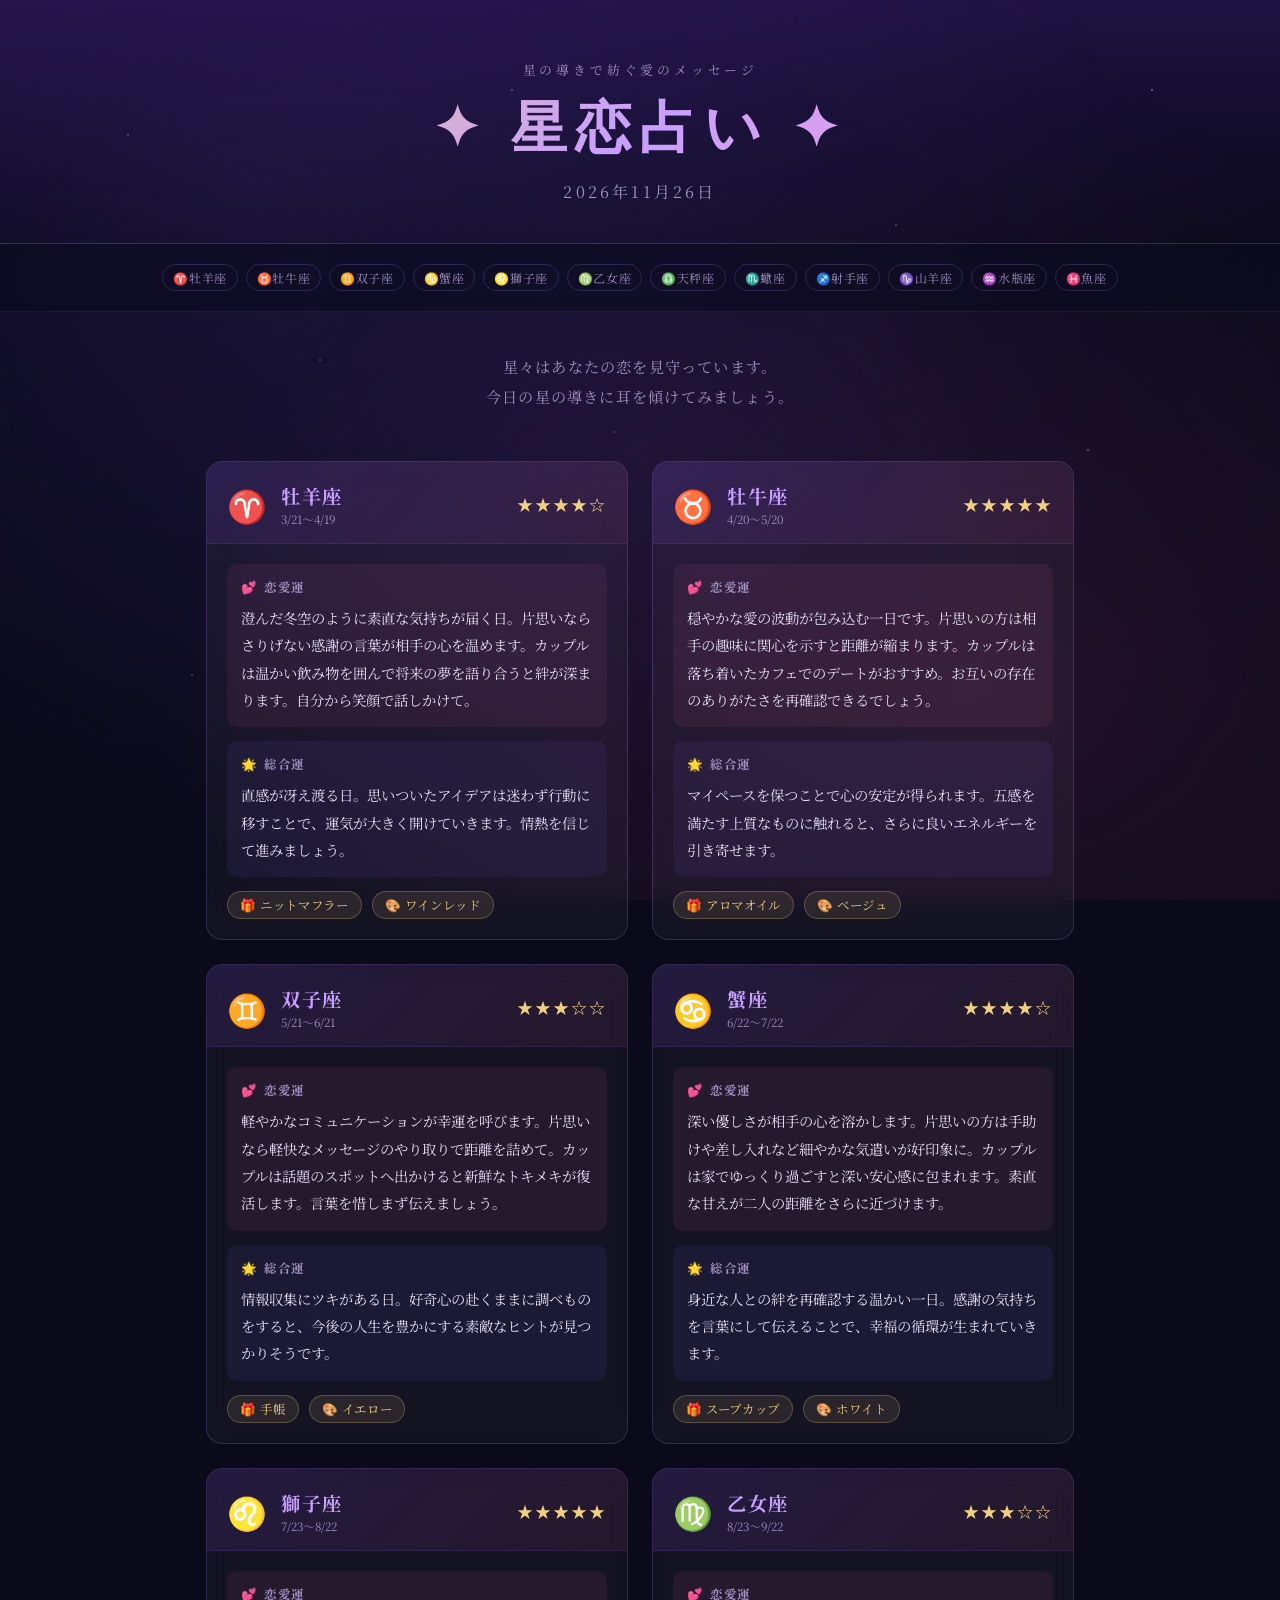
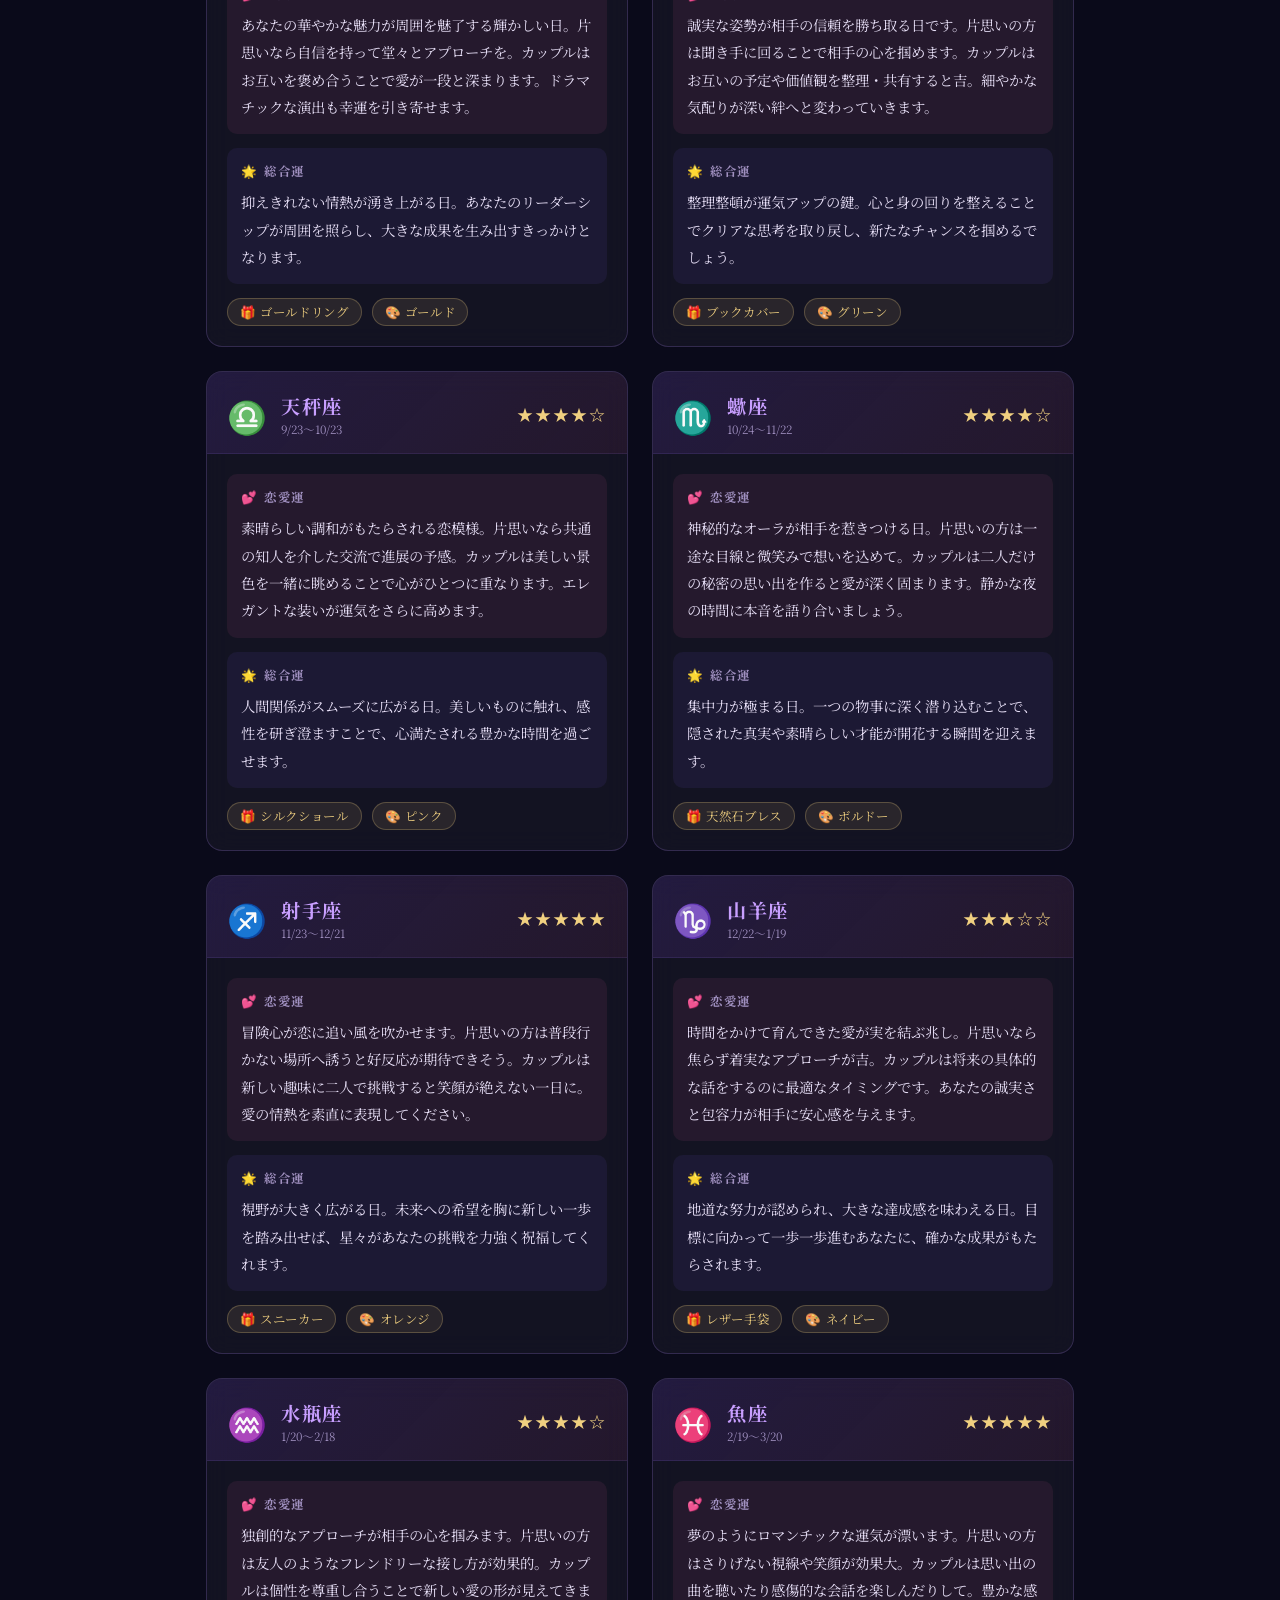
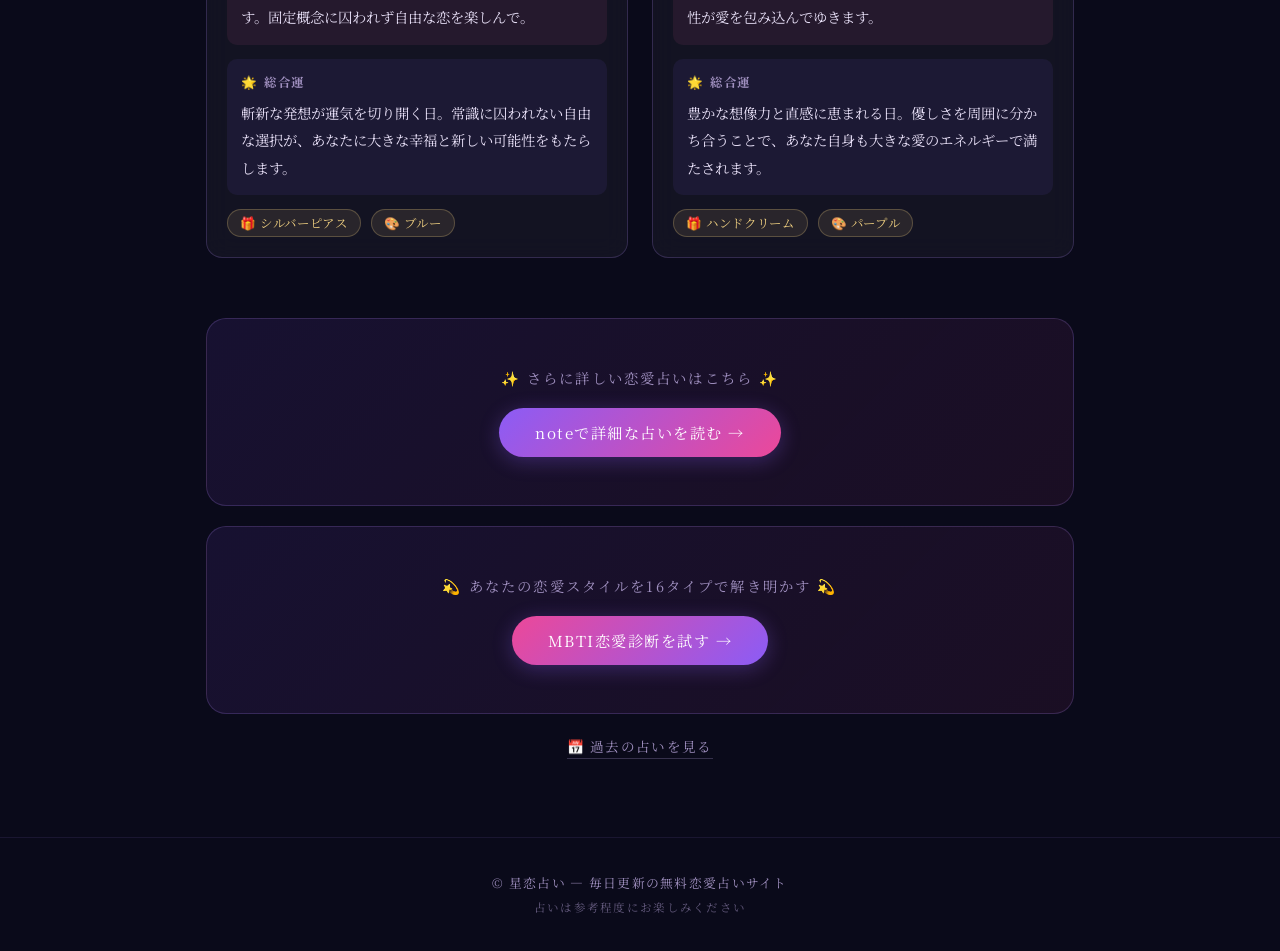
==== commit 0d6b9581: "✨ 2026-11-25 の占いを更新" ====
--- a/docs/index.html
+++ b/docs/index.html
@@ -3,10 +3,10 @@
 <head>
   <meta charset="UTF-8">
   <meta name="viewport" content="width=device-width, initial-scale=1.0">
-  <meta name="description" content="2026年11月25日の12星座恋愛占い。今日のあなたの恋愛運・総合運・ラッキーアイテムを毎日更新でお届けします。">
-  <meta property="og:title" content="2026年11月25日の星恋占い | 12星座恋愛運">
+  <meta name="description" content="2026年11月26日の12星座恋愛占い。今日のあなたの恋愛運・総合運・ラッキーアイテムを毎日更新でお届けします。">
+  <meta property="og:title" content="2026年11月26日の星恋占い | 12星座恋愛運">
   <meta property="og:description" content="今日の恋愛運を星の導きでチェック。毎日更新の無料占いサイト。">
-  <title>2026年11月25日の星恋占い ✨ 12星座恋愛運</title>
+  <title>2026年11月26日の星恋占い ✨ 12星座恋愛運</title>
   <link rel="preconnect" href="https://fonts.googleapis.com">
   <link href="https://fonts.googleapis.com/css2?family=Noto+Serif+JP:wght@400;700&family=Cinzel:wght@400;700&display=swap" rel="stylesheet">
   <link rel="stylesheet" href="style.css">
@@ -18,7 +18,7 @@
     <div class="header-inner">
       <p class="site-subtitle">星の導きで紡ぐ愛のメッセージ</p>
       <h1 class="site-title">✦ 星恋占い ✦</h1>
-      <p class="today-date">2026年11月25日</p>
+      <p class="today-date">2026年11月26日</p>
     </div>
   </header>
 
@@ -45,14 +45,14 @@
           <div class="card-body">
             <div class="section love-section">
               <h3>💕 恋愛運</h3>
-              <p>直感が冴え渡る日。片思いなら意図せぬ偶然から会話が弾む兆し。カップルはお互いの素直な感謝を言葉にすると、絆が一段と深まります。温かい飲み物を片手に語り合う時間を作ってみて。</p>
-            </div>
-            <div class="section general-section">
-              <h3>🌟 総合運</h3>
-              <p>心の奥から湧き出る情熱が未来を照らす日。恐れず一歩を踏み出して。</p>
-            </div>
-            <div class="lucky-row">
-              <span class="lucky-badge">🎁 ウッドアロマ</span>
+              <p>澄んだ冬空のように素直な気持ちが届く日。片思いならさりげない感謝の言葉が相手の心を温めます。カップルは温かい飲み物を囲んで将来の夢を語り合うと絆が深まります。自分から笑顔で話しかけて。</p>
+            </div>
+            <div class="section general-section">
+              <h3>🌟 総合運</h3>
+              <p>直感が冴え渡る日。思いついたアイデアは迷わず行動に移すことで、運気が大きく開けていきます。情熱を信じて進みましょう。</p>
+            </div>
+            <div class="lucky-row">
+              <span class="lucky-badge">🎁 ニットマフラー</span>
               <span class="lucky-badge">🎨 ワインレッド</span>
             </div>
           </div>
@@ -65,19 +65,19 @@
               <h2 class="sign-name">牡牛座</h2>
               <p class="period">4/20〜5/20</p>
             </div>
-            <span class="stars">★★★☆☆</span>
-          </div>
-          <div class="card-body">
-            <div class="section love-section">
-              <h3>💕 恋愛運</h3>
-              <p>落ち着いた雰囲気が魅力を引き立てます。片思いの方は丁寧な相槌が相手の心を掴む鍵。パートナーがいる方は日常の小さな優しさを大切にすると愛が循環します。静かなカフェでのデートが吉。</p>
-            </div>
-            <div class="section general-section">
-              <h3>🌟 総合運</h3>
-              <p>五感が研ぎ澄まされ、美しいものに心が癒やされる満ち足りた一日です。</p>
-            </div>
-            <div class="lucky-row">
-              <span class="lucky-badge">🎁 絹のハンカチ</span>
+            <span class="stars">★★★★★</span>
+          </div>
+          <div class="card-body">
+            <div class="section love-section">
+              <h3>💕 恋愛運</h3>
+              <p>穏やかな愛の波動が包み込む一日です。片思いの方は相手の趣味に関心を示すと距離が縮まります。カップルは落ち着いたカフェでのデートがおすすめ。お互いの存在のありがたさを再確認できるでしょう。</p>
+            </div>
+            <div class="section general-section">
+              <h3>🌟 総合運</h3>
+              <p>マイペースを保つことで心の安定が得られます。五感を満たす上質なものに触れると、さらに良いエネルギーを引き寄せます。</p>
+            </div>
+            <div class="lucky-row">
+              <span class="lucky-badge">🎁 アロマオイル</span>
               <span class="lucky-badge">🎨 ベージュ</span>
             </div>
           </div>
@@ -90,19 +90,19 @@
               <h2 class="sign-name">双子座</h2>
               <p class="period">5/21〜6/21</p>
             </div>
-            <span class="stars">★★★★★</span>
-          </div>
-          <div class="card-body">
-            <div class="section love-section">
-              <h3>💕 恋愛運</h3>
-              <p>言葉の魔法が働く幸運日。片思いなら軽やかなメッセージで距離が一気に縮まりそう。カップルは趣味の話題で盛り上がり、新たな共通の夢が見つかる予感。笑顔とユーモアを忘れずに。</p>
-            </div>
-            <div class="section general-section">
-              <h3>🌟 総合運</h3>
-              <p>知的好奇心が満たされ、素晴らしいヒントや情報が集まる軽快な日。</p>
-            </div>
-            <div class="lucky-row">
-              <span class="lucky-badge">🎁 新刊の小説</span>
+            <span class="stars">★★★☆☆</span>
+          </div>
+          <div class="card-body">
+            <div class="section love-section">
+              <h3>💕 恋愛運</h3>
+              <p>軽やかなコミュニケーションが幸運を呼びます。片思いなら軽快なメッセージのやり取りで距離を詰めて。カップルは話題のスポットへ出かけると新鮮なトキメキが復活します。言葉を惜しまず伝えましょう。</p>
+            </div>
+            <div class="section general-section">
+              <h3>🌟 総合運</h3>
+              <p>情報収集にツキがある日。好奇心の赴くままに調べものをすると、今後の人生を豊かにする素敵なヒントが見つかりそうです。</p>
+            </div>
+            <div class="lucky-row">
+              <span class="lucky-badge">🎁 手帳</span>
               <span class="lucky-badge">🎨 イエロー</span>
             </div>
           </div>
@@ -120,15 +120,15 @@
           <div class="card-body">
             <div class="section love-section">
               <h3>💕 恋愛運</h3>
-              <p>感受性が豊かになり、相手の繊細な気持ちに気づける日。片思いは相手の小さな変化を褒めると好印象。カップルは部屋でゆったり過ごすことで、確かな安心感と深い愛を再確認できるでしょう。</p>
-            </div>
-            <div class="section general-section">
-              <h3>🌟 総合運</h3>
-              <p>身近な人との温かな絆を感じ、心が優しく包まれる穏やかな一日。</p>
-            </div>
-            <div class="lucky-row">
-              <span class="lucky-badge">🎁 陶器のマグ</span>
-              <span class="lucky-badge">🎨 アイボリー</span>
+              <p>深い優しさが相手の心を溶かします。片思いの方は手助けや差し入れなど細やかな気遣いが好印象に。カップルは家でゆっくり過ごすと深い安心感に包まれます。素直な甘えが二人の距離をさらに近づけます。</p>
+            </div>
+            <div class="section general-section">
+              <h3>🌟 総合運</h3>
+              <p>身近な人との絆を再確認する温かい一日。感謝の気持ちを言葉にして伝えることで、幸福の循環が生まれていきます。</p>
+            </div>
+            <div class="lucky-row">
+              <span class="lucky-badge">🎁 スープカップ</span>
+              <span class="lucky-badge">🎨 ホワイト</span>
             </div>
           </div>
         </article>
@@ -145,15 +145,15 @@
           <div class="card-body">
             <div class="section love-section">
               <h3>💕 恋愛運</h3>
-              <p>ドラマチックな展開が期待できる日。片思いの人は少し勇気を出して自分の魅力をアピールして。カップルはいつもと違う特別な時間を演出すると、出会った頃のトキメキが鮮やかによみがえります。</p>
-            </div>
-            <div class="section general-section">
-              <h3>🌟 総合運</h3>
-              <p>あなたの存在感が光り、周囲を惹きつける力強い運気が満ちています。</p>
+              <p>あなたの華やかな魅力が周囲を魅了する輝かしい日。片思いなら自信を持って堂々とアプローチを。カップルはお互いを褒め合うことで愛が一段と深まります。ドラマチックな演出も幸運を引き寄せます。</p>
+            </div>
+            <div class="section general-section">
+              <h3>🌟 総合運</h3>
+              <p>抑えきれない情熱が湧き上がる日。あなたのリーダーシップが周囲を照らし、大きな成果を生み出すきっかけとなります。</p>
             </div>
             <div class="lucky-row">
               <span class="lucky-badge">🎁 ゴールドリング</span>
-              <span class="lucky-badge">🎨 オレンジ</span>
+              <span class="lucky-badge">🎨 ゴールド</span>
             </div>
           </div>
         </article>
@@ -170,14 +170,14 @@
           <div class="card-body">
             <div class="section love-section">
               <h3>💕 恋愛運</h3>
-              <p>細やかな気配りが愛を育む鍵に。片思いなら相手のサポートに回ることで特別な存在へ。パートナーがいる方はお互いの将来について真剣に話すと深い信頼関係が芽生えます。誠実さを大切に。</p>
-            </div>
-            <div class="section general-section">
-              <h3>🌟 総合運</h3>
-              <p>計画通りに物事が進み、達成感と心の整いを感じられる良日です。</p>
-            </div>
-            <div class="lucky-row">
-              <span class="lucky-badge">🎁 ハーブティー</span>
+              <p>誠実な姿勢が相手の信頼を勝ち取る日です。片思いの方は聞き手に回ることで相手の心を掴めます。カップルはお互いの予定や価値観を整理・共有すると吉。細やかな気配りが深い絆へと変わっていきます。</p>
+            </div>
+            <div class="section general-section">
+              <h3>🌟 総合運</h3>
+              <p>整理整頓が運気アップの鍵。心と身の回りを整えることでクリアな思考を取り戻し、新たなチャンスを掴めるでしょう。</p>
+            </div>
+            <div class="lucky-row">
+              <span class="lucky-badge">🎁 ブックカバー</span>
               <span class="lucky-badge">🎨 グリーン</span>
             </div>
           </div>
@@ -195,14 +195,14 @@
           <div class="card-body">
             <div class="section love-section">
               <h3>💕 恋愛運</h3>
-              <p>調和と美意識が運気を高めます。片思いはオシャレに気合を入れると視線を独り占めできそう。カップルは美術館やおしゃれなレストランでのデートが運命の輪を心地よく回してくれます。</p>
-            </div>
-            <div class="section general-section">
-              <h3>🌟 総合運</h3>
-              <p>洗練されたセンスが輝き、人間関係に心地よい風が吹き抜けます。</p>
-            </div>
-            <div class="lucky-row">
-              <span class="lucky-badge">🎁 シルクスカーフ</span>
+              <p>素晴らしい調和がもたらされる恋模様。片思いなら共通の知人を介した交流で進展の予感。カップルは美しい景色を一緒に眺めることで心がひとつに重なります。エレガントな装いが運気をさらに高めます。</p>
+            </div>
+            <div class="section general-section">
+              <h3>🌟 総合運</h3>
+              <p>人間関係がスムーズに広がる日。美しいものに触れ、感性を研ぎ澄ますことで、心満たされる豊かな時間を過ごせます。</p>
+            </div>
+            <div class="lucky-row">
+              <span class="lucky-badge">🎁 シルクショール</span>
               <span class="lucky-badge">🎨 ピンク</span>
             </div>
           </div>
@@ -215,20 +215,20 @@
               <h2 class="sign-name">蠍座</h2>
               <p class="period">10/24〜11/22</p>
             </div>
-            <span class="stars">★★★★★</span>
-          </div>
-          <div class="card-body">
-            <div class="section love-section">
-              <h3>💕 恋愛運</h3>
-              <p>深い愛の波動が漂う特別な日。片思いの方は目をしっかり見て話すことで秘めた想いが伝わります。カップルは秘密の共有や二人だけの約束を交わすと、切っても切れない強い絆が結ばれます。</p>
-            </div>
-            <div class="section general-section">
-              <h3>🌟 総合運</h3>
-              <p>集中力が高まり、自分の内側にある真実の願いに気づける日です。</p>
-            </div>
-            <div class="lucky-row">
-              <span class="lucky-badge">🎁 クリスタル</span>
-              <span class="lucky-badge">🎨 深紅</span>
+            <span class="stars">★★★★☆</span>
+          </div>
+          <div class="card-body">
+            <div class="section love-section">
+              <h3>💕 恋愛運</h3>
+              <p>神秘的なオーラが相手を惹きつける日。片思いの方は一途な目線と微笑みで想いを込めて。カップルは二人だけの秘密の思い出を作ると愛が深く固まります。静かな夜の時間に本音を語り合いましょう。</p>
+            </div>
+            <div class="section general-section">
+              <h3>🌟 総合運</h3>
+              <p>集中力が極まる日。一つの物事に深く潜り込むことで、隠された真実や素晴らしい才能が開花する瞬間を迎えます。</p>
+            </div>
+            <div class="lucky-row">
+              <span class="lucky-badge">🎁 天然石ブレス</span>
+              <span class="lucky-badge">🎨 ボルドー</span>
             </div>
           </div>
         </article>
@@ -240,20 +240,20 @@
               <h2 class="sign-name">射手座</h2>
               <p class="period">11/23〜12/21</p>
             </div>
-            <span class="stars">★★★★☆</span>
-          </div>
-          <div class="card-body">
-            <div class="section love-section">
-              <h3>💕 恋愛運</h3>
-              <p>冒険心が愛の運気を押し上げます。片思いなら開放的な場所へのお誘いが大成功の予感。パートナーがいる方は新しい体験を共有することで、新鮮な風が二人の関係に吹き込み一層仲が深まります。</p>
-            </div>
-            <div class="section general-section">
-              <h3>🌟 総合運</h3>
-              <p>前向きなエネルギーに溢れ、未知の扉を開くチャンスが訪れます。</p>
+            <span class="stars">★★★★★</span>
+          </div>
+          <div class="card-body">
+            <div class="section love-section">
+              <h3>💕 恋愛運</h3>
+              <p>冒険心が恋に追い風を吹かせます。片思いの方は普段行かない場所へ誘うと好反応が期待できそう。カップルは新しい趣味に二人で挑戦すると笑顔が絶えない一日に。愛の情熱を素直に表現してください。</p>
+            </div>
+            <div class="section general-section">
+              <h3>🌟 総合運</h3>
+              <p>視野が大きく広がる日。未来への希望を胸に新しい一歩を踏み出せば、星々があなたの挑戦を力強く祝福してくれます。</p>
             </div>
             <div class="lucky-row">
               <span class="lucky-badge">🎁 スニーカー</span>
-              <span class="lucky-badge">🎨 ターコイズ</span>
+              <span class="lucky-badge">🎨 オレンジ</span>
             </div>
           </div>
         </article>
@@ -270,15 +270,15 @@
           <div class="card-body">
             <div class="section love-section">
               <h3>💕 恋愛運</h3>
-              <p>堅実なアプローチが実を結びます。片思いは約束を守る姿勢が信頼へと変化。パートナーとは共通の目標を話すと将来への絆がより確固たるものに。焦らずゆっくり信頼を深めていきましょう。</p>
-            </div>
-            <div class="section general-section">
-              <h3>🌟 総合運</h3>
-              <p>これまでの努力が形となり、着実な一歩を踏み出せる実り多き日。</p>
-            </div>
-            <div class="lucky-row">
-              <span class="lucky-badge">🎁 革の手帳</span>
-              <span class="lucky-badge">🎨 ブラウン</span>
+              <p>時間をかけて育んできた愛が実を結ぶ兆し。片思いなら焦らず着実なアプローチが吉。カップルは将来の具体的な話をするのに最適なタイミングです。あなたの誠実さと包容力が相手に安心感を与えます。</p>
+            </div>
+            <div class="section general-section">
+              <h3>🌟 総合運</h3>
+              <p>地道な努力が認められ、大きな達成感を味わえる日。目標に向かって一歩一歩進むあなたに、確かな成果がもたらされます。</p>
+            </div>
+            <div class="lucky-row">
+              <span class="lucky-badge">🎁 レザー手袋</span>
+              <span class="lucky-badge">🎨 ネイビー</span>
             </div>
           </div>
         </article>
@@ -295,15 +295,15 @@
           <div class="card-body">
             <div class="section love-section">
               <h3>💕 恋愛運</h3>
-              <p>独創的なアプローチが幸運を呼びます。片思いなら個性を隠さず自然体で接すると魅力を発見されそう。カップルは自由なお互いの時間を尊重し合うことで、より深い愛と理解が生まれます。</p>
-            </div>
-            <div class="section general-section">
-              <h3>🌟 総合運</h3>
-              <p>閃きが冴え渡り、未来を切り拓く新しいアイデアが生まれる日。</p>
+              <p>独創的なアプローチが相手の心を掴みます。片思いの方は友人のようなフレンドリーな接し方が効果的。カップルは個性を尊重し合うことで新しい愛の形が見えてきます。固定概念に囚われず自由な恋を楽しんで。</p>
+            </div>
+            <div class="section general-section">
+              <h3>🌟 総合運</h3>
+              <p>斬新な発想が運気を切り開く日。常識に囚われない自由な選択が、あなたに大きな幸福と新しい可能性をもたらします。</p>
             </div>
             <div class="lucky-row">
               <span class="lucky-badge">🎁 シルバーピアス</span>
-              <span class="lucky-badge">🎨 ネイビー</span>
+              <span class="lucky-badge">🎨 ブルー</span>
             </div>
           </div>
         </article>
@@ -320,25 +320,32 @@
           <div class="card-body">
             <div class="section love-section">
               <h3>💕 恋愛運</h3>
-              <p>ロマンチックな奇跡が宿る日。片思いの方は直感を信じて話しかけると嬉しい反応が返ってくるはず。カップルは素直な甘えを見せることで、パートナーの守りたい愛おしさが一層高まります。</p>
-            </div>
-            <div class="section general-section">
-              <h3>🌟 総合運</h3>
-              <p>夢や理想が現実と響き合い、愛と光に包まれる幻想的な一日です。</p>
-            </div>
-            <div class="lucky-row">
-              <span class="lucky-badge">🎁 アロマキャンドル</span>
-              <span class="lucky-badge">🎨 ラベンダー</span>
+              <p>夢のようにロマンチックな運気が漂います。片思いの方はさりげない視線や笑顔が効果大。カップルは思い出の曲を聴いたり感傷的な会話を楽しんだりして。豊かな感性が愛を包み込んでゆきます。</p>
+            </div>
+            <div class="section general-section">
+              <h3>🌟 総合運</h3>
+              <p>豊かな想像力と直感に恵まれる日。優しさを周囲に分かち合うことで、あなた自身も大きな愛のエネルギーで満たされます。</p>
+            </div>
+            <div class="lucky-row">
+              <span class="lucky-badge">🎁 ハンドクリーム</span>
+              <span class="lucky-badge">🎨 パープル</span>
             </div>
           </div>
         </article>
 
     </div>
 
-    <section class="note-link">
+    <section class="note-link" style="margin-bottom:16px;">
       <p>✨ さらに詳しい恋愛占いはこちら ✨</p>
       <a href="https://note.com/lucky_godwit6515" target="_blank" class="note-btn">
         noteで詳細な占いを読む →
+      </a>
+    </section>
+
+    <section class="note-link">
+      <p>💫 あなたの恋愛スタイルを16タイプで解き明かす 💫</p>
+      <a href="mbti/index.html" class="note-btn" style="background:linear-gradient(135deg,#ec4899,#8b5cf6);">
+        MBTI恋愛診断を試す →
       </a>
     </section>
 
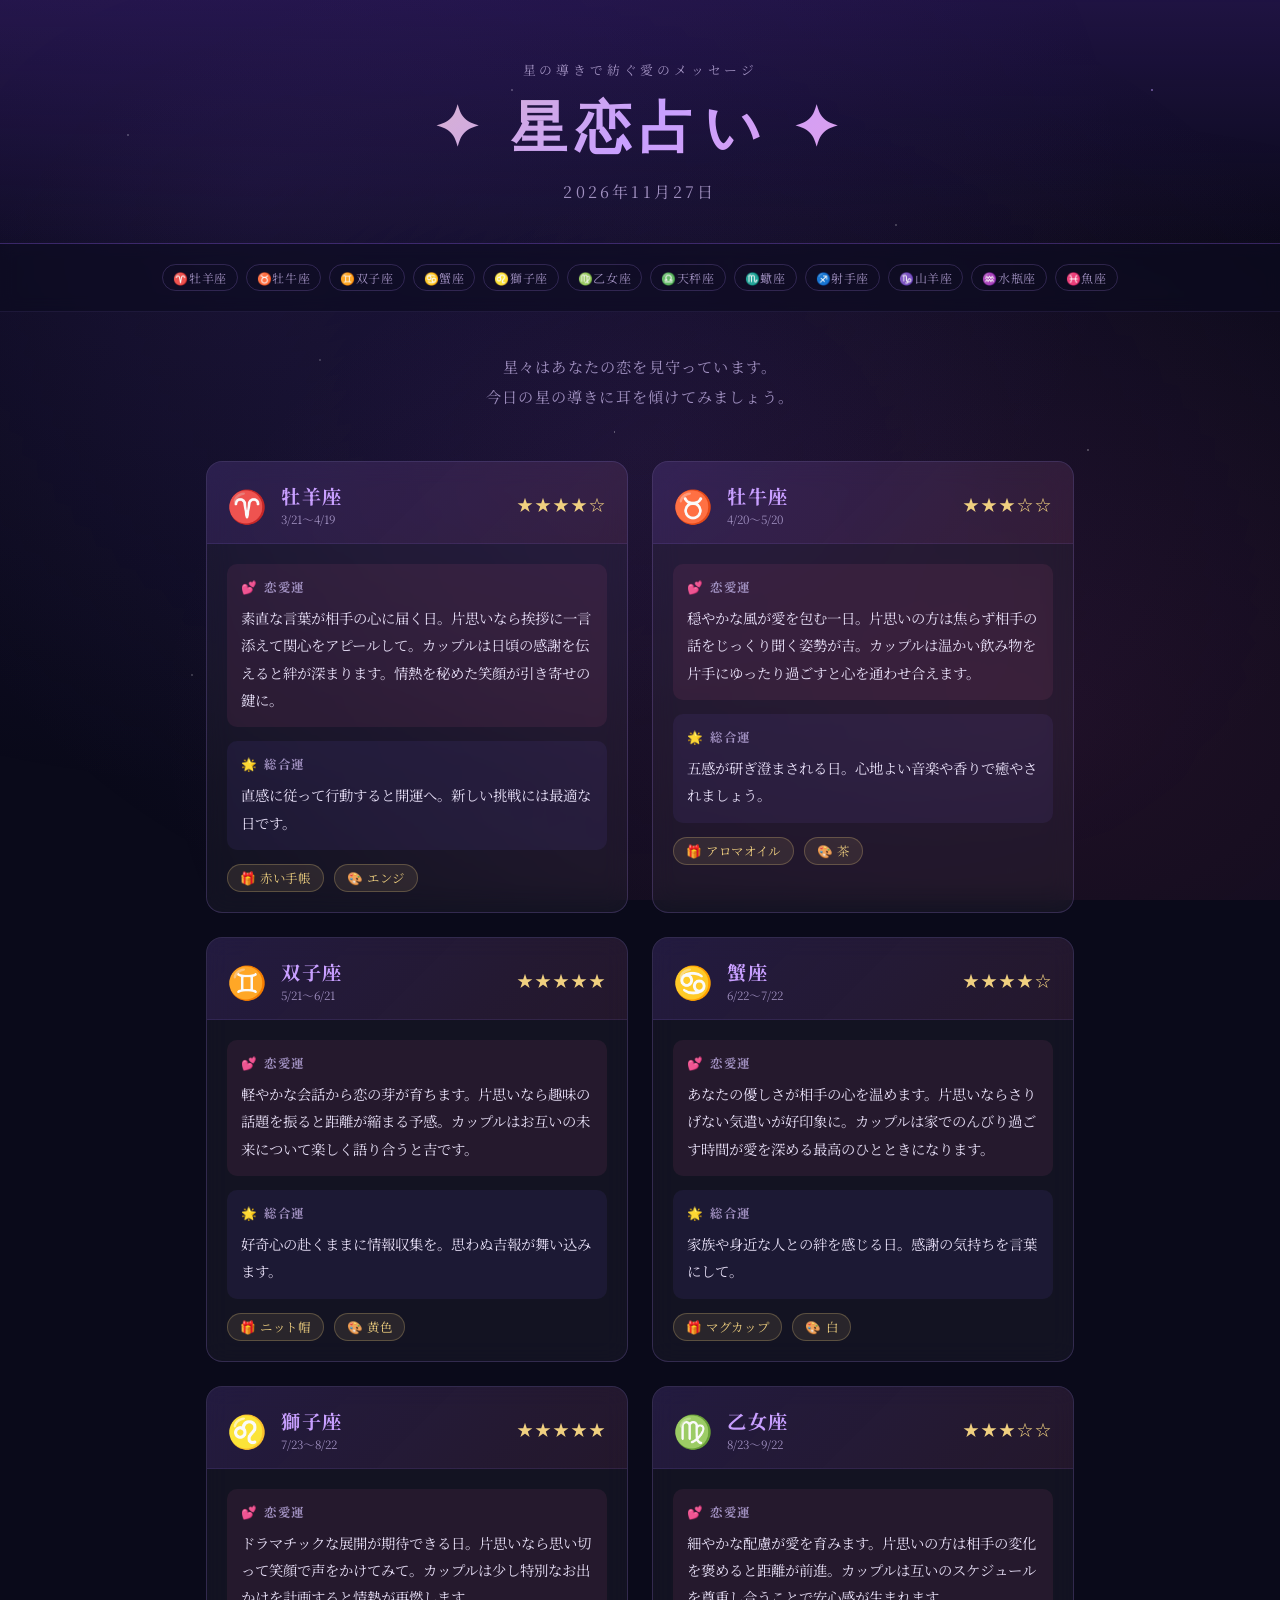
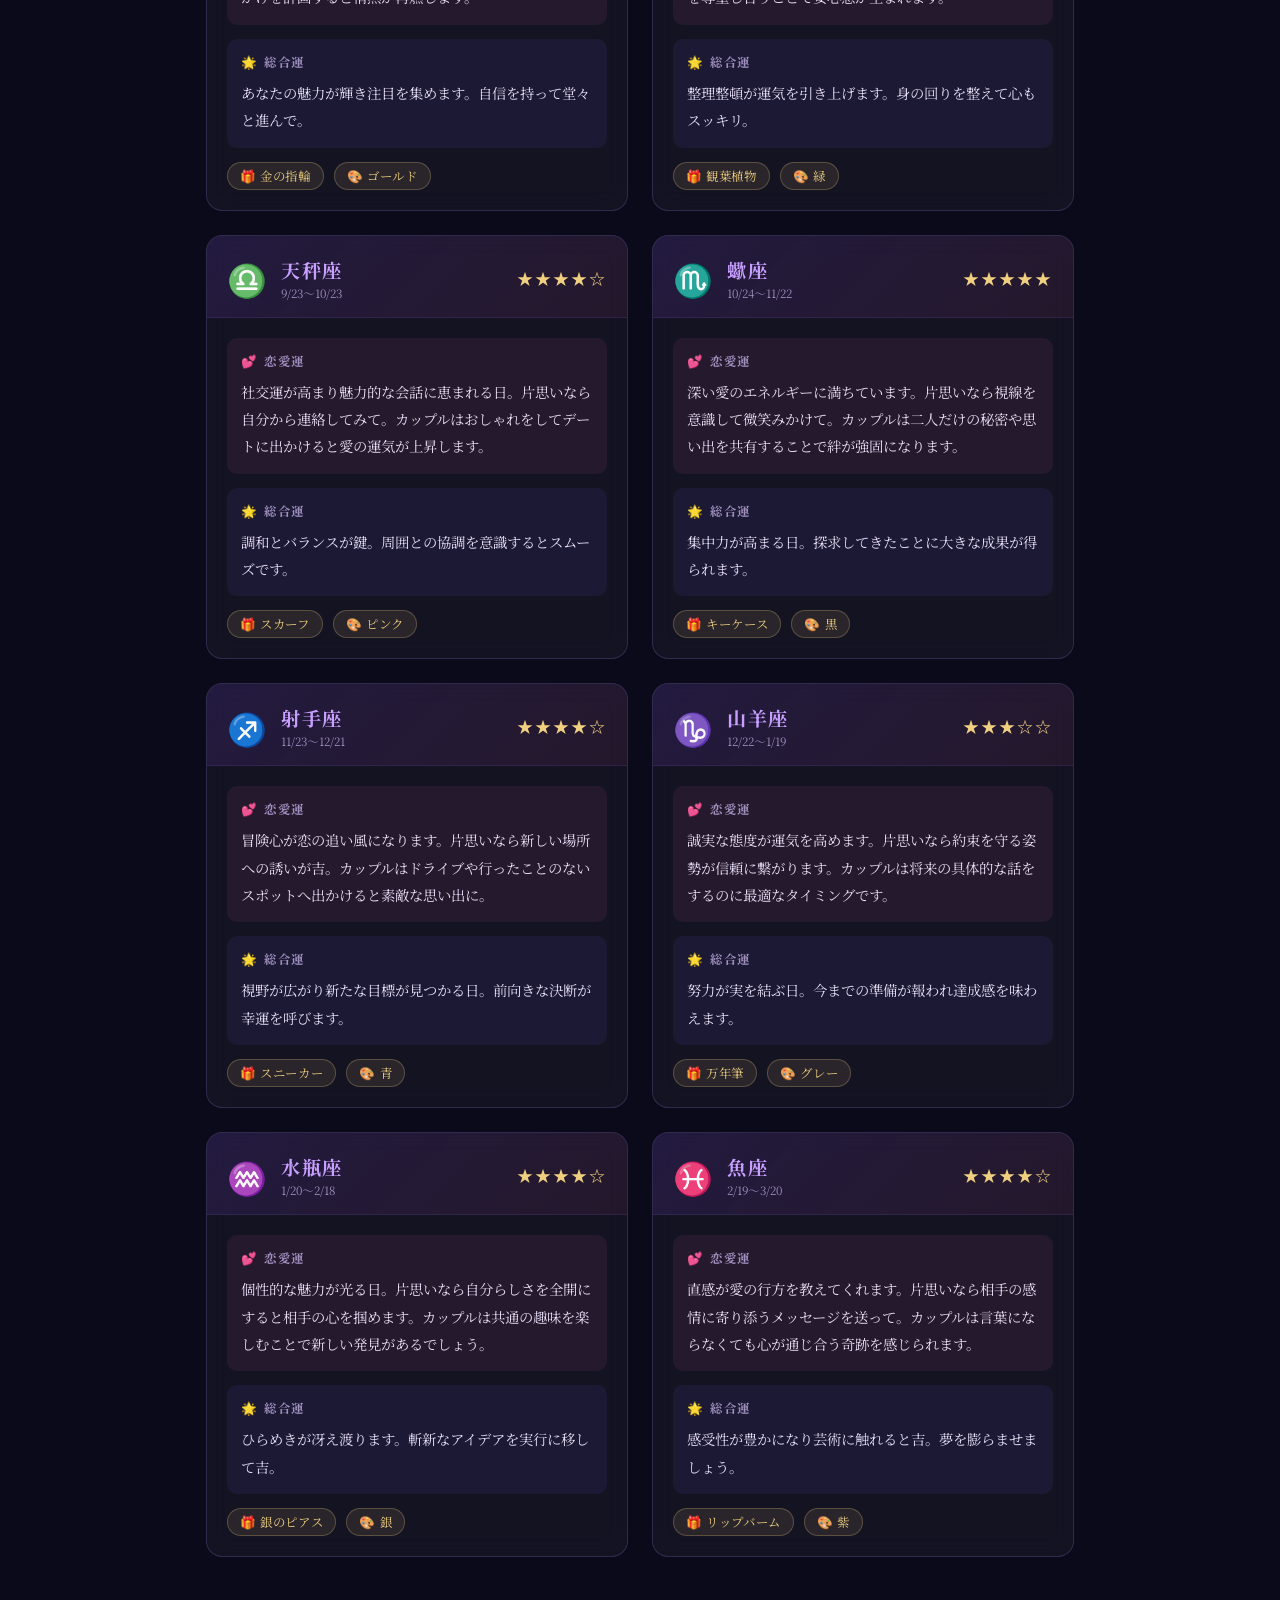
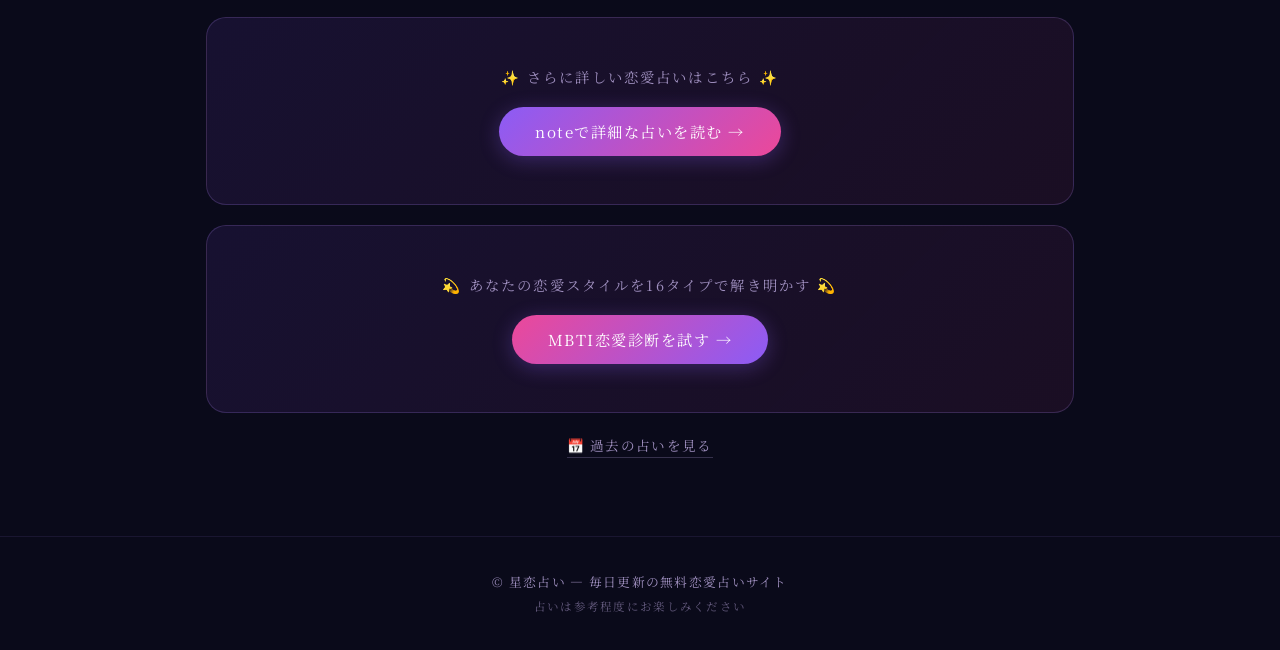
==== commit f71d18c7: "✨ 2026-11-27 の占いを更新" ====
--- a/docs/index.html
+++ b/docs/index.html
@@ -3,10 +3,10 @@
 <head>
   <meta charset="UTF-8">
   <meta name="viewport" content="width=device-width, initial-scale=1.0">
-  <meta name="description" content="2026年11月26日の12星座恋愛占い。今日のあなたの恋愛運・総合運・ラッキーアイテムを毎日更新でお届けします。">
-  <meta property="og:title" content="2026年11月26日の星恋占い | 12星座恋愛運">
+  <meta name="description" content="2026年11月27日の12星座恋愛占い。今日のあなたの恋愛運・総合運・ラッキーアイテムを毎日更新でお届けします。">
+  <meta property="og:title" content="2026年11月27日の星恋占い | 12星座恋愛運">
   <meta property="og:description" content="今日の恋愛運を星の導きでチェック。毎日更新の無料占いサイト。">
-  <title>2026年11月26日の星恋占い ✨ 12星座恋愛運</title>
+  <title>2026年11月27日の星恋占い ✨ 12星座恋愛運</title>
   <link rel="preconnect" href="https://fonts.googleapis.com">
   <link href="https://fonts.googleapis.com/css2?family=Noto+Serif+JP:wght@400;700&family=Cinzel:wght@400;700&display=swap" rel="stylesheet">
   <link rel="stylesheet" href="style.css">
@@ -18,7 +18,7 @@
     <div class="header-inner">
       <p class="site-subtitle">星の導きで紡ぐ愛のメッセージ</p>
       <h1 class="site-title">✦ 星恋占い ✦</h1>
-      <p class="today-date">2026年11月26日</p>
+      <p class="today-date">2026年11月27日</p>
     </div>
   </header>
 
@@ -45,15 +45,15 @@
           <div class="card-body">
             <div class="section love-section">
               <h3>💕 恋愛運</h3>
-              <p>澄んだ冬空のように素直な気持ちが届く日。片思いならさりげない感謝の言葉が相手の心を温めます。カップルは温かい飲み物を囲んで将来の夢を語り合うと絆が深まります。自分から笑顔で話しかけて。</p>
-            </div>
-            <div class="section general-section">
-              <h3>🌟 総合運</h3>
-              <p>直感が冴え渡る日。思いついたアイデアは迷わず行動に移すことで、運気が大きく開けていきます。情熱を信じて進みましょう。</p>
-            </div>
-            <div class="lucky-row">
-              <span class="lucky-badge">🎁 ニットマフラー</span>
-              <span class="lucky-badge">🎨 ワインレッド</span>
+              <p>素直な言葉が相手の心に届く日。片思いなら挨拶に一言添えて関心をアピールして。カップルは日頃の感謝を伝えると絆が深まります。情熱を秘めた笑顔が引き寄せの鍵に。</p>
+            </div>
+            <div class="section general-section">
+              <h3>🌟 総合運</h3>
+              <p>直感に従って行動すると開運へ。新しい挑戦には最適な日です。</p>
+            </div>
+            <div class="lucky-row">
+              <span class="lucky-badge">🎁 赤い手帳</span>
+              <span class="lucky-badge">🎨 エンジ</span>
             </div>
           </div>
         </article>
@@ -65,20 +65,20 @@
               <h2 class="sign-name">牡牛座</h2>
               <p class="period">4/20〜5/20</p>
             </div>
-            <span class="stars">★★★★★</span>
-          </div>
-          <div class="card-body">
-            <div class="section love-section">
-              <h3>💕 恋愛運</h3>
-              <p>穏やかな愛の波動が包み込む一日です。片思いの方は相手の趣味に関心を示すと距離が縮まります。カップルは落ち着いたカフェでのデートがおすすめ。お互いの存在のありがたさを再確認できるでしょう。</p>
-            </div>
-            <div class="section general-section">
-              <h3>🌟 総合運</h3>
-              <p>マイペースを保つことで心の安定が得られます。五感を満たす上質なものに触れると、さらに良いエネルギーを引き寄せます。</p>
+            <span class="stars">★★★☆☆</span>
+          </div>
+          <div class="card-body">
+            <div class="section love-section">
+              <h3>💕 恋愛運</h3>
+              <p>穏やかな風が愛を包む一日。片思いの方は焦らず相手の話をじっくり聞く姿勢が吉。カップルは温かい飲み物を片手にゆったり過ごすと心を通わせ合えます。</p>
+            </div>
+            <div class="section general-section">
+              <h3>🌟 総合運</h3>
+              <p>五感が研ぎ澄まされる日。心地よい音楽や香りで癒やされましょう。</p>
             </div>
             <div class="lucky-row">
               <span class="lucky-badge">🎁 アロマオイル</span>
-              <span class="lucky-badge">🎨 ベージュ</span>
+              <span class="lucky-badge">🎨 茶</span>
             </div>
           </div>
         </article>
@@ -90,20 +90,20 @@
               <h2 class="sign-name">双子座</h2>
               <p class="period">5/21〜6/21</p>
             </div>
-            <span class="stars">★★★☆☆</span>
-          </div>
-          <div class="card-body">
-            <div class="section love-section">
-              <h3>💕 恋愛運</h3>
-              <p>軽やかなコミュニケーションが幸運を呼びます。片思いなら軽快なメッセージのやり取りで距離を詰めて。カップルは話題のスポットへ出かけると新鮮なトキメキが復活します。言葉を惜しまず伝えましょう。</p>
-            </div>
-            <div class="section general-section">
-              <h3>🌟 総合運</h3>
-              <p>情報収集にツキがある日。好奇心の赴くままに調べものをすると、今後の人生を豊かにする素敵なヒントが見つかりそうです。</p>
-            </div>
-            <div class="lucky-row">
-              <span class="lucky-badge">🎁 手帳</span>
-              <span class="lucky-badge">🎨 イエロー</span>
+            <span class="stars">★★★★★</span>
+          </div>
+          <div class="card-body">
+            <div class="section love-section">
+              <h3>💕 恋愛運</h3>
+              <p>軽やかな会話から恋の芽が育ちます。片思いなら趣味の話題を振ると距離が縮まる予感。カップルはお互いの未来について楽しく語り合うと吉です。</p>
+            </div>
+            <div class="section general-section">
+              <h3>🌟 総合運</h3>
+              <p>好奇心の赴くままに情報収集を。思わぬ吉報が舞い込みます。</p>
+            </div>
+            <div class="lucky-row">
+              <span class="lucky-badge">🎁 ニット帽</span>
+              <span class="lucky-badge">🎨 黄色</span>
             </div>
           </div>
         </article>
@@ -120,15 +120,15 @@
           <div class="card-body">
             <div class="section love-section">
               <h3>💕 恋愛運</h3>
-              <p>深い優しさが相手の心を溶かします。片思いの方は手助けや差し入れなど細やかな気遣いが好印象に。カップルは家でゆっくり過ごすと深い安心感に包まれます。素直な甘えが二人の距離をさらに近づけます。</p>
-            </div>
-            <div class="section general-section">
-              <h3>🌟 総合運</h3>
-              <p>身近な人との絆を再確認する温かい一日。感謝の気持ちを言葉にして伝えることで、幸福の循環が生まれていきます。</p>
-            </div>
-            <div class="lucky-row">
-              <span class="lucky-badge">🎁 スープカップ</span>
-              <span class="lucky-badge">🎨 ホワイト</span>
+              <p>あなたの優しさが相手の心を温めます。片思いならさりげない気遣いが好印象に。カップルは家でのんびり過ごす時間が愛を深める最高のひとときになります。</p>
+            </div>
+            <div class="section general-section">
+              <h3>🌟 総合運</h3>
+              <p>家族や身近な人との絆を感じる日。感謝の気持ちを言葉にして。</p>
+            </div>
+            <div class="lucky-row">
+              <span class="lucky-badge">🎁 マグカップ</span>
+              <span class="lucky-badge">🎨 白</span>
             </div>
           </div>
         </article>
@@ -145,14 +145,14 @@
           <div class="card-body">
             <div class="section love-section">
               <h3>💕 恋愛運</h3>
-              <p>あなたの華やかな魅力が周囲を魅了する輝かしい日。片思いなら自信を持って堂々とアプローチを。カップルはお互いを褒め合うことで愛が一段と深まります。ドラマチックな演出も幸運を引き寄せます。</p>
-            </div>
-            <div class="section general-section">
-              <h3>🌟 総合運</h3>
-              <p>抑えきれない情熱が湧き上がる日。あなたのリーダーシップが周囲を照らし、大きな成果を生み出すきっかけとなります。</p>
-            </div>
-            <div class="lucky-row">
-              <span class="lucky-badge">🎁 ゴールドリング</span>
+              <p>ドラマチックな展開が期待できる日。片思いなら思い切って笑顔で声をかけてみて。カップルは少し特別なお出かけを計画すると情熱が再燃します。</p>
+            </div>
+            <div class="section general-section">
+              <h3>🌟 総合運</h3>
+              <p>あなたの魅力が輝き注目を集めます。自信を持って堂々と進んで。</p>
+            </div>
+            <div class="lucky-row">
+              <span class="lucky-badge">🎁 金の指輪</span>
               <span class="lucky-badge">🎨 ゴールド</span>
             </div>
           </div>
@@ -170,15 +170,15 @@
           <div class="card-body">
             <div class="section love-section">
               <h3>💕 恋愛運</h3>
-              <p>誠実な姿勢が相手の信頼を勝ち取る日です。片思いの方は聞き手に回ることで相手の心を掴めます。カップルはお互いの予定や価値観を整理・共有すると吉。細やかな気配りが深い絆へと変わっていきます。</p>
-            </div>
-            <div class="section general-section">
-              <h3>🌟 総合運</h3>
-              <p>整理整頓が運気アップの鍵。心と身の回りを整えることでクリアな思考を取り戻し、新たなチャンスを掴めるでしょう。</p>
-            </div>
-            <div class="lucky-row">
-              <span class="lucky-badge">🎁 ブックカバー</span>
-              <span class="lucky-badge">🎨 グリーン</span>
+              <p>細やかな配慮が愛を育みます。片思いの方は相手の変化を褒めると距離が前進。カップルは互いのスケジュールを尊重し合うことで安心感が生まれます。</p>
+            </div>
+            <div class="section general-section">
+              <h3>🌟 総合運</h3>
+              <p>整理整頓が運気を引き上げます。身の回りを整えて心もスッキリ。</p>
+            </div>
+            <div class="lucky-row">
+              <span class="lucky-badge">🎁 観葉植物</span>
+              <span class="lucky-badge">🎨 緑</span>
             </div>
           </div>
         </article>
@@ -195,14 +195,14 @@
           <div class="card-body">
             <div class="section love-section">
               <h3>💕 恋愛運</h3>
-              <p>素晴らしい調和がもたらされる恋模様。片思いなら共通の知人を介した交流で進展の予感。カップルは美しい景色を一緒に眺めることで心がひとつに重なります。エレガントな装いが運気をさらに高めます。</p>
-            </div>
-            <div class="section general-section">
-              <h3>🌟 総合運</h3>
-              <p>人間関係がスムーズに広がる日。美しいものに触れ、感性を研ぎ澄ますことで、心満たされる豊かな時間を過ごせます。</p>
-            </div>
-            <div class="lucky-row">
-              <span class="lucky-badge">🎁 シルクショール</span>
+              <p>社交運が高まり魅力的な会話に恵まれる日。片思いなら自分から連絡してみて。カップルはおしゃれをしてデートに出かけると愛の運気が上昇します。</p>
+            </div>
+            <div class="section general-section">
+              <h3>🌟 総合運</h3>
+              <p>調和とバランスが鍵。周囲との協調を意識するとスムーズです。</p>
+            </div>
+            <div class="lucky-row">
+              <span class="lucky-badge">🎁 スカーフ</span>
               <span class="lucky-badge">🎨 ピンク</span>
             </div>
           </div>
@@ -215,20 +215,20 @@
               <h2 class="sign-name">蠍座</h2>
               <p class="period">10/24〜11/22</p>
             </div>
-            <span class="stars">★★★★☆</span>
-          </div>
-          <div class="card-body">
-            <div class="section love-section">
-              <h3>💕 恋愛運</h3>
-              <p>神秘的なオーラが相手を惹きつける日。片思いの方は一途な目線と微笑みで想いを込めて。カップルは二人だけの秘密の思い出を作ると愛が深く固まります。静かな夜の時間に本音を語り合いましょう。</p>
-            </div>
-            <div class="section general-section">
-              <h3>🌟 総合運</h3>
-              <p>集中力が極まる日。一つの物事に深く潜り込むことで、隠された真実や素晴らしい才能が開花する瞬間を迎えます。</p>
-            </div>
-            <div class="lucky-row">
-              <span class="lucky-badge">🎁 天然石ブレス</span>
-              <span class="lucky-badge">🎨 ボルドー</span>
+            <span class="stars">★★★★★</span>
+          </div>
+          <div class="card-body">
+            <div class="section love-section">
+              <h3>💕 恋愛運</h3>
+              <p>深い愛のエネルギーに満ちています。片思いなら視線を意識して微笑みかけて。カップルは二人だけの秘密や思い出を共有することで絆が強固になります。</p>
+            </div>
+            <div class="section general-section">
+              <h3>🌟 総合運</h3>
+              <p>集中力が高まる日。探求してきたことに大きな成果が得られます。</p>
+            </div>
+            <div class="lucky-row">
+              <span class="lucky-badge">🎁 キーケース</span>
+              <span class="lucky-badge">🎨 黒</span>
             </div>
           </div>
         </article>
@@ -240,20 +240,20 @@
               <h2 class="sign-name">射手座</h2>
               <p class="period">11/23〜12/21</p>
             </div>
-            <span class="stars">★★★★★</span>
-          </div>
-          <div class="card-body">
-            <div class="section love-section">
-              <h3>💕 恋愛運</h3>
-              <p>冒険心が恋に追い風を吹かせます。片思いの方は普段行かない場所へ誘うと好反応が期待できそう。カップルは新しい趣味に二人で挑戦すると笑顔が絶えない一日に。愛の情熱を素直に表現してください。</p>
-            </div>
-            <div class="section general-section">
-              <h3>🌟 総合運</h3>
-              <p>視野が大きく広がる日。未来への希望を胸に新しい一歩を踏み出せば、星々があなたの挑戦を力強く祝福してくれます。</p>
+            <span class="stars">★★★★☆</span>
+          </div>
+          <div class="card-body">
+            <div class="section love-section">
+              <h3>💕 恋愛運</h3>
+              <p>冒険心が恋の追い風になります。片思いなら新しい場所への誘いが吉。カップルはドライブや行ったことのないスポットへ出かけると素敵な思い出に。</p>
+            </div>
+            <div class="section general-section">
+              <h3>🌟 総合運</h3>
+              <p>視野が広がり新たな目標が見つかる日。前向きな決断が幸運を呼びます。</p>
             </div>
             <div class="lucky-row">
               <span class="lucky-badge">🎁 スニーカー</span>
-              <span class="lucky-badge">🎨 オレンジ</span>
+              <span class="lucky-badge">🎨 青</span>
             </div>
           </div>
         </article>
@@ -270,15 +270,15 @@
           <div class="card-body">
             <div class="section love-section">
               <h3>💕 恋愛運</h3>
-              <p>時間をかけて育んできた愛が実を結ぶ兆し。片思いなら焦らず着実なアプローチが吉。カップルは将来の具体的な話をするのに最適なタイミングです。あなたの誠実さと包容力が相手に安心感を与えます。</p>
-            </div>
-            <div class="section general-section">
-              <h3>🌟 総合運</h3>
-              <p>地道な努力が認められ、大きな達成感を味わえる日。目標に向かって一歩一歩進むあなたに、確かな成果がもたらされます。</p>
-            </div>
-            <div class="lucky-row">
-              <span class="lucky-badge">🎁 レザー手袋</span>
-              <span class="lucky-badge">🎨 ネイビー</span>
+              <p>誠実な態度が運気を高めます。片思いなら約束を守る姿勢が信頼に繋がります。カップルは将来の具体的な話をするのに最適なタイミングです。</p>
+            </div>
+            <div class="section general-section">
+              <h3>🌟 総合運</h3>
+              <p>努力が実を結ぶ日。今までの準備が報われ達成感を味わえます。</p>
+            </div>
+            <div class="lucky-row">
+              <span class="lucky-badge">🎁 万年筆</span>
+              <span class="lucky-badge">🎨 グレー</span>
             </div>
           </div>
         </article>
@@ -295,15 +295,15 @@
           <div class="card-body">
             <div class="section love-section">
               <h3>💕 恋愛運</h3>
-              <p>独創的なアプローチが相手の心を掴みます。片思いの方は友人のようなフレンドリーな接し方が効果的。カップルは個性を尊重し合うことで新しい愛の形が見えてきます。固定概念に囚われず自由な恋を楽しんで。</p>
-            </div>
-            <div class="section general-section">
-              <h3>🌟 総合運</h3>
-              <p>斬新な発想が運気を切り開く日。常識に囚われない自由な選択が、あなたに大きな幸福と新しい可能性をもたらします。</p>
-            </div>
-            <div class="lucky-row">
-              <span class="lucky-badge">🎁 シルバーピアス</span>
-              <span class="lucky-badge">🎨 ブルー</span>
+              <p>個性的な魅力が光る日。片思いなら自分らしさを全開にすると相手の心を掴めます。カップルは共通の趣味を楽しむことで新しい発見があるでしょう。</p>
+            </div>
+            <div class="section general-section">
+              <h3>🌟 総合運</h3>
+              <p>ひらめきが冴え渡ります。斬新なアイデアを実行に移して吉。</p>
+            </div>
+            <div class="lucky-row">
+              <span class="lucky-badge">🎁 銀のピアス</span>
+              <span class="lucky-badge">🎨 銀</span>
             </div>
           </div>
         </article>
@@ -315,20 +315,20 @@
               <h2 class="sign-name">魚座</h2>
               <p class="period">2/19〜3/20</p>
             </div>
-            <span class="stars">★★★★★</span>
-          </div>
-          <div class="card-body">
-            <div class="section love-section">
-              <h3>💕 恋愛運</h3>
-              <p>夢のようにロマンチックな運気が漂います。片思いの方はさりげない視線や笑顔が効果大。カップルは思い出の曲を聴いたり感傷的な会話を楽しんだりして。豊かな感性が愛を包み込んでゆきます。</p>
-            </div>
-            <div class="section general-section">
-              <h3>🌟 総合運</h3>
-              <p>豊かな想像力と直感に恵まれる日。優しさを周囲に分かち合うことで、あなた自身も大きな愛のエネルギーで満たされます。</p>
-            </div>
-            <div class="lucky-row">
-              <span class="lucky-badge">🎁 ハンドクリーム</span>
-              <span class="lucky-badge">🎨 パープル</span>
+            <span class="stars">★★★★☆</span>
+          </div>
+          <div class="card-body">
+            <div class="section love-section">
+              <h3>💕 恋愛運</h3>
+              <p>直感が愛の行方を教えてくれます。片思いなら相手の感情に寄り添うメッセージを送って。カップルは言葉にならなくても心が通じ合う奇跡を感じられます。</p>
+            </div>
+            <div class="section general-section">
+              <h3>🌟 総合運</h3>
+              <p>感受性が豊かになり芸術に触れると吉。夢を膨らませましょう。</p>
+            </div>
+            <div class="lucky-row">
+              <span class="lucky-badge">🎁 リップバーム</span>
+              <span class="lucky-badge">🎨 紫</span>
             </div>
           </div>
         </article>
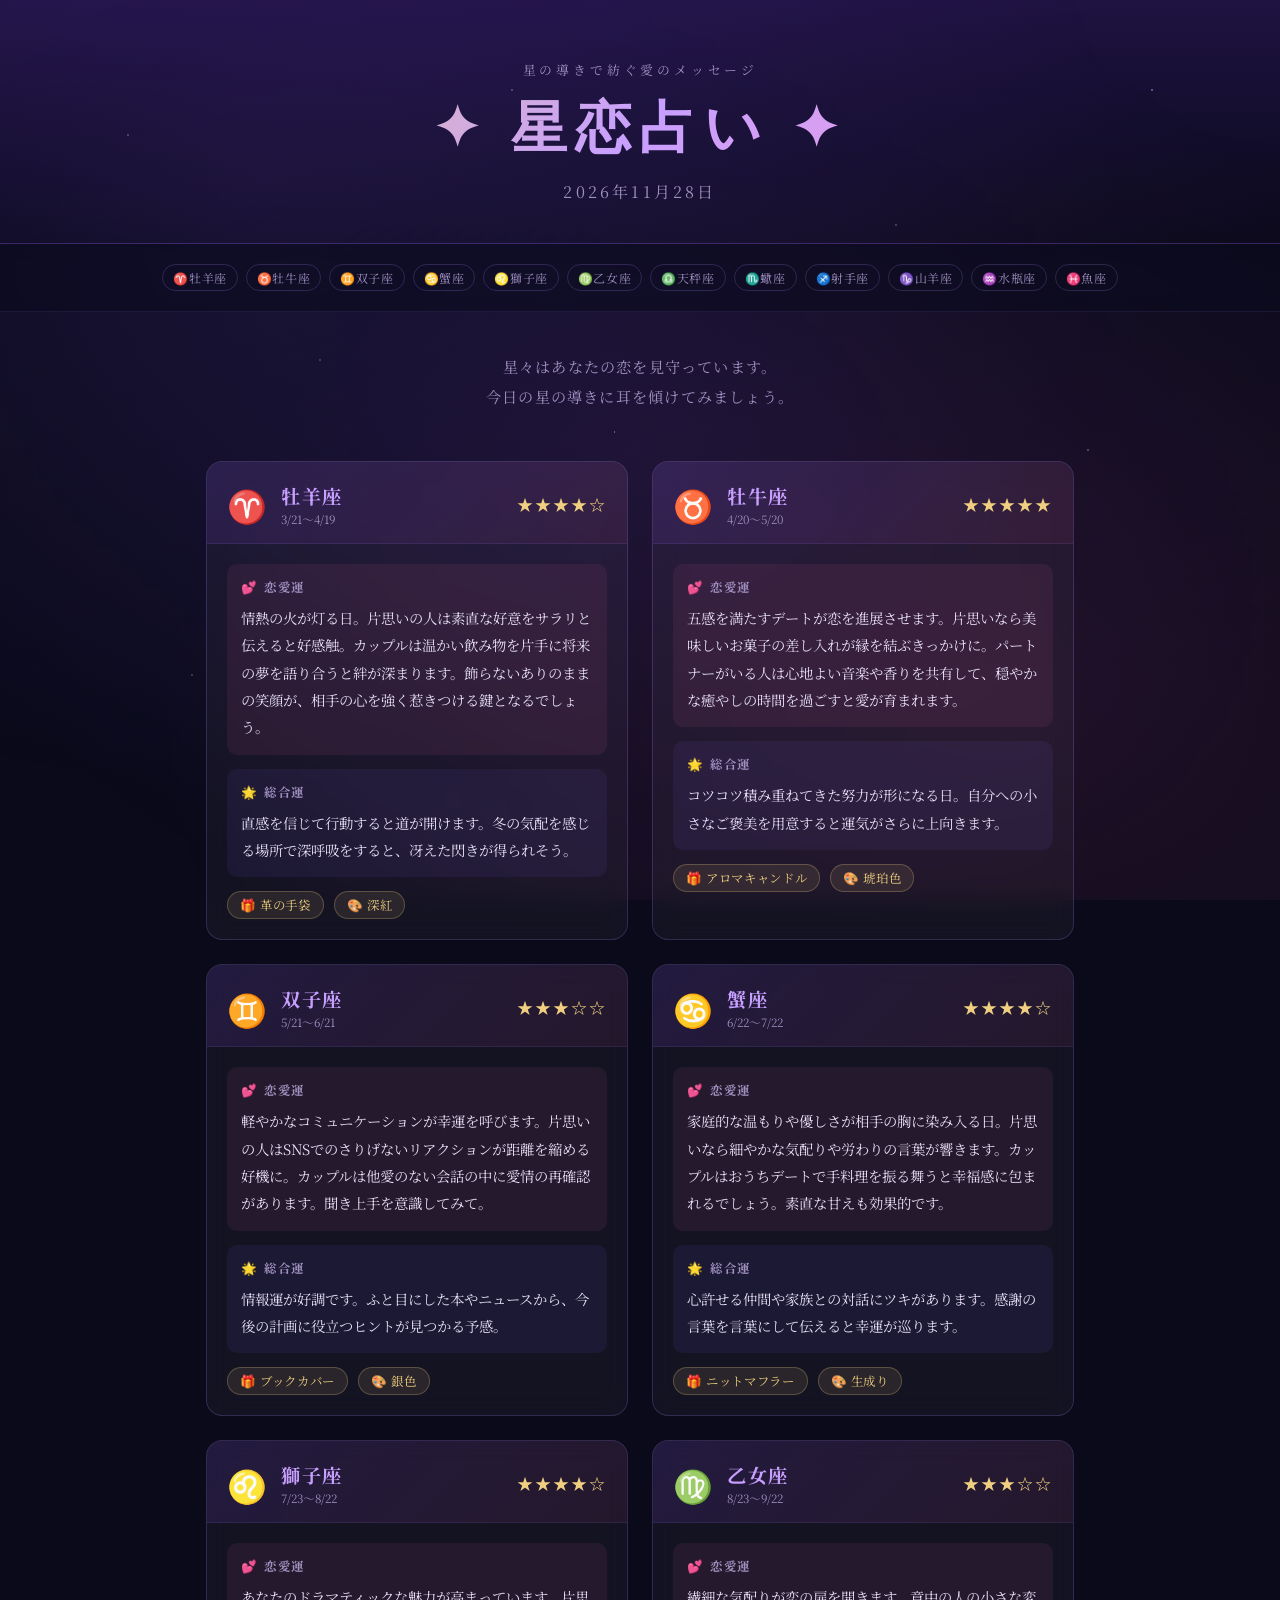
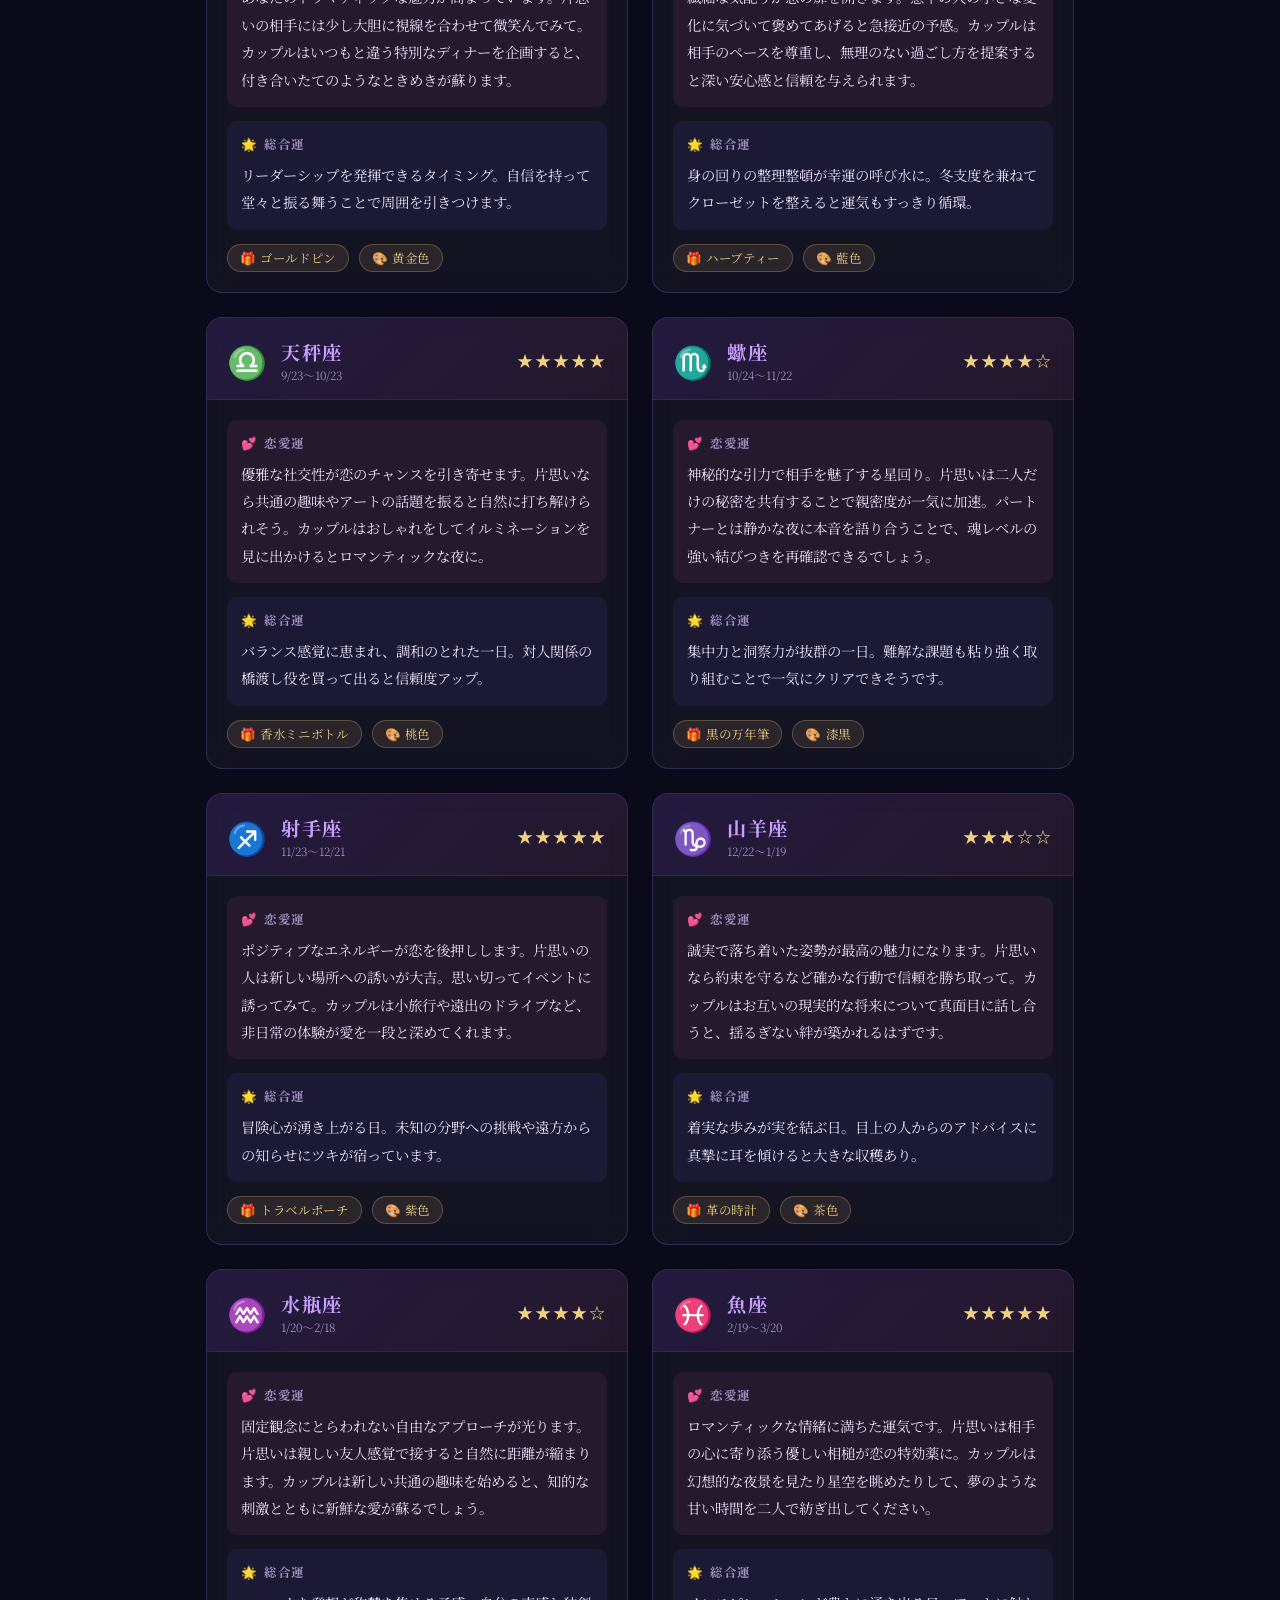
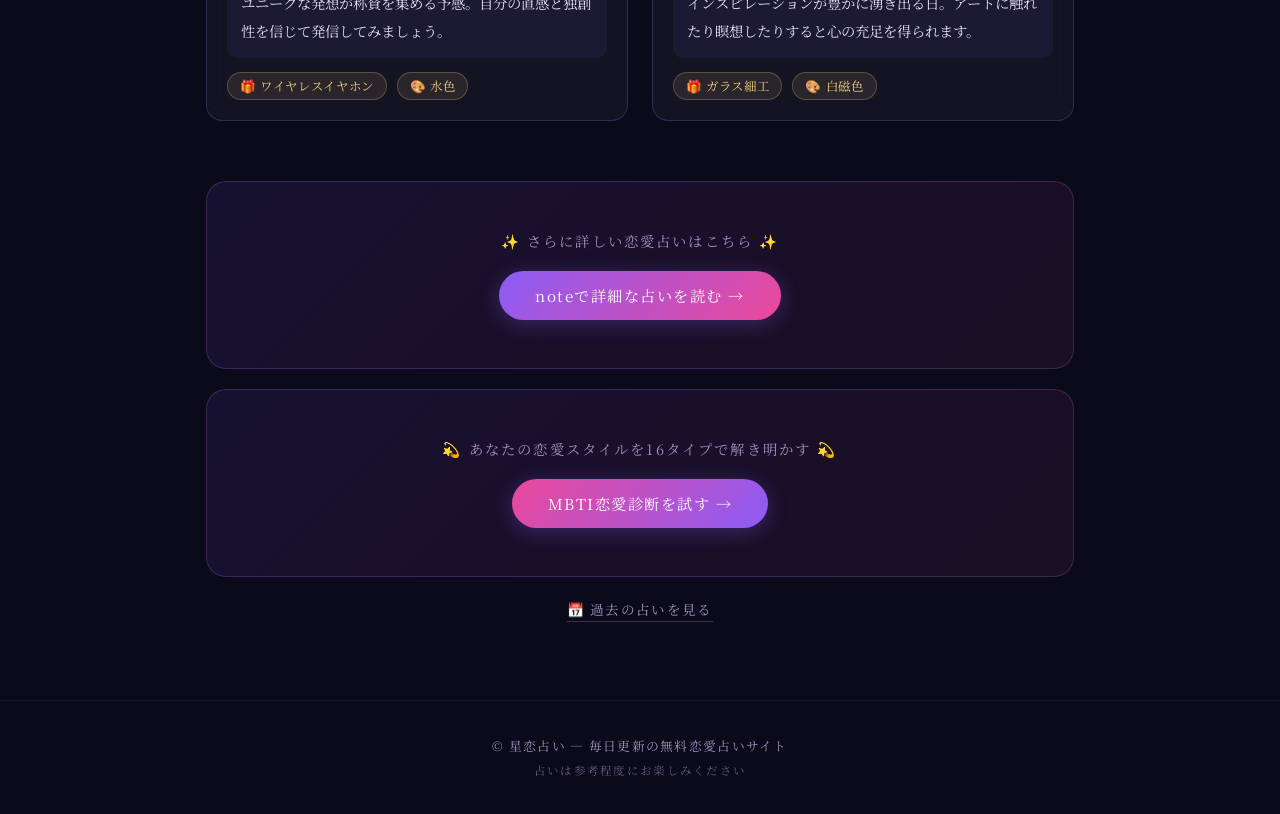
==== commit 339a4906: "✨ 2026-11-27 の占いを更新" ====
--- a/docs/index.html
+++ b/docs/index.html
@@ -3,10 +3,10 @@
 <head>
   <meta charset="UTF-8">
   <meta name="viewport" content="width=device-width, initial-scale=1.0">
-  <meta name="description" content="2026年11月27日の12星座恋愛占い。今日のあなたの恋愛運・総合運・ラッキーアイテムを毎日更新でお届けします。">
-  <meta property="og:title" content="2026年11月27日の星恋占い | 12星座恋愛運">
+  <meta name="description" content="2026年11月28日の12星座恋愛占い。今日のあなたの恋愛運・総合運・ラッキーアイテムを毎日更新でお届けします。">
+  <meta property="og:title" content="2026年11月28日の星恋占い | 12星座恋愛運">
   <meta property="og:description" content="今日の恋愛運を星の導きでチェック。毎日更新の無料占いサイト。">
-  <title>2026年11月27日の星恋占い ✨ 12星座恋愛運</title>
+  <title>2026年11月28日の星恋占い ✨ 12星座恋愛運</title>
   <link rel="preconnect" href="https://fonts.googleapis.com">
   <link href="https://fonts.googleapis.com/css2?family=Noto+Serif+JP:wght@400;700&family=Cinzel:wght@400;700&display=swap" rel="stylesheet">
   <link rel="stylesheet" href="style.css">
@@ -18,7 +18,7 @@
     <div class="header-inner">
       <p class="site-subtitle">星の導きで紡ぐ愛のメッセージ</p>
       <h1 class="site-title">✦ 星恋占い ✦</h1>
-      <p class="today-date">2026年11月27日</p>
+      <p class="today-date">2026年11月28日</p>
     </div>
   </header>
 
@@ -45,15 +45,15 @@
           <div class="card-body">
             <div class="section love-section">
               <h3>💕 恋愛運</h3>
-              <p>素直な言葉が相手の心に届く日。片思いなら挨拶に一言添えて関心をアピールして。カップルは日頃の感謝を伝えると絆が深まります。情熱を秘めた笑顔が引き寄せの鍵に。</p>
-            </div>
-            <div class="section general-section">
-              <h3>🌟 総合運</h3>
-              <p>直感に従って行動すると開運へ。新しい挑戦には最適な日です。</p>
-            </div>
-            <div class="lucky-row">
-              <span class="lucky-badge">🎁 赤い手帳</span>
-              <span class="lucky-badge">🎨 エンジ</span>
+              <p>情熱の火が灯る日。片思いの人は素直な好意をサラリと伝えると好感触。カップルは温かい飲み物を片手に将来の夢を語り合うと絆が深まります。飾らないありのままの笑顔が、相手の心を強く惹きつける鍵となるでしょう。</p>
+            </div>
+            <div class="section general-section">
+              <h3>🌟 総合運</h3>
+              <p>直感を信じて行動すると道が開けます。冬の気配を感じる場所で深呼吸をすると、冴えた閃きが得られそう。</p>
+            </div>
+            <div class="lucky-row">
+              <span class="lucky-badge">🎁 革の手袋</span>
+              <span class="lucky-badge">🎨 深紅</span>
             </div>
           </div>
         </article>
@@ -65,20 +65,20 @@
               <h2 class="sign-name">牡牛座</h2>
               <p class="period">4/20〜5/20</p>
             </div>
-            <span class="stars">★★★☆☆</span>
-          </div>
-          <div class="card-body">
-            <div class="section love-section">
-              <h3>💕 恋愛運</h3>
-              <p>穏やかな風が愛を包む一日。片思いの方は焦らず相手の話をじっくり聞く姿勢が吉。カップルは温かい飲み物を片手にゆったり過ごすと心を通わせ合えます。</p>
-            </div>
-            <div class="section general-section">
-              <h3>🌟 総合運</h3>
-              <p>五感が研ぎ澄まされる日。心地よい音楽や香りで癒やされましょう。</p>
-            </div>
-            <div class="lucky-row">
-              <span class="lucky-badge">🎁 アロマオイル</span>
-              <span class="lucky-badge">🎨 茶</span>
+            <span class="stars">★★★★★</span>
+          </div>
+          <div class="card-body">
+            <div class="section love-section">
+              <h3>💕 恋愛運</h3>
+              <p>五感を満たすデートが恋を進展させます。片思いなら美味しいお菓子の差し入れが縁を結ぶきっかけに。パートナーがいる人は心地よい音楽や香りを共有して、穏やかな癒やしの時間を過ごすと愛が育まれます。</p>
+            </div>
+            <div class="section general-section">
+              <h3>🌟 総合運</h3>
+              <p>コツコツ積み重ねてきた努力が形になる日。自分への小さなご褒美を用意すると運気がさらに上向きます。</p>
+            </div>
+            <div class="lucky-row">
+              <span class="lucky-badge">🎁 アロマキャンドル</span>
+              <span class="lucky-badge">🎨 琥珀色</span>
             </div>
           </div>
         </article>
@@ -90,20 +90,20 @@
               <h2 class="sign-name">双子座</h2>
               <p class="period">5/21〜6/21</p>
             </div>
-            <span class="stars">★★★★★</span>
-          </div>
-          <div class="card-body">
-            <div class="section love-section">
-              <h3>💕 恋愛運</h3>
-              <p>軽やかな会話から恋の芽が育ちます。片思いなら趣味の話題を振ると距離が縮まる予感。カップルはお互いの未来について楽しく語り合うと吉です。</p>
-            </div>
-            <div class="section general-section">
-              <h3>🌟 総合運</h3>
-              <p>好奇心の赴くままに情報収集を。思わぬ吉報が舞い込みます。</p>
-            </div>
-            <div class="lucky-row">
-              <span class="lucky-badge">🎁 ニット帽</span>
-              <span class="lucky-badge">🎨 黄色</span>
+            <span class="stars">★★★☆☆</span>
+          </div>
+          <div class="card-body">
+            <div class="section love-section">
+              <h3>💕 恋愛運</h3>
+              <p>軽やかなコミュニケーションが幸運を呼びます。片思いの人はSNSでのさりげないリアクションが距離を縮める好機に。カップルは他愛のない会話の中に愛情の再確認があります。聞き上手を意識してみて。</p>
+            </div>
+            <div class="section general-section">
+              <h3>🌟 総合運</h3>
+              <p>情報運が好調です。ふと目にした本やニュースから、今後の計画に役立つヒントが見つかる予感。</p>
+            </div>
+            <div class="lucky-row">
+              <span class="lucky-badge">🎁 ブックカバー</span>
+              <span class="lucky-badge">🎨 銀色</span>
             </div>
           </div>
         </article>
@@ -120,15 +120,15 @@
           <div class="card-body">
             <div class="section love-section">
               <h3>💕 恋愛運</h3>
-              <p>あなたの優しさが相手の心を温めます。片思いならさりげない気遣いが好印象に。カップルは家でのんびり過ごす時間が愛を深める最高のひとときになります。</p>
-            </div>
-            <div class="section general-section">
-              <h3>🌟 総合運</h3>
-              <p>家族や身近な人との絆を感じる日。感謝の気持ちを言葉にして。</p>
-            </div>
-            <div class="lucky-row">
-              <span class="lucky-badge">🎁 マグカップ</span>
-              <span class="lucky-badge">🎨 白</span>
+              <p>家庭的な温もりや優しさが相手の胸に染み入る日。片思いなら細やかな気配りや労わりの言葉が響きます。カップルはおうちデートで手料理を振る舞うと幸福感に包まれるでしょう。素直な甘えも効果的です。</p>
+            </div>
+            <div class="section general-section">
+              <h3>🌟 総合運</h3>
+              <p>心許せる仲間や家族との対話にツキがあります。感謝の言葉を言葉にして伝えると幸運が巡ります。</p>
+            </div>
+            <div class="lucky-row">
+              <span class="lucky-badge">🎁 ニットマフラー</span>
+              <span class="lucky-badge">🎨 生成り</span>
             </div>
           </div>
         </article>
@@ -140,20 +140,20 @@
               <h2 class="sign-name">獅子座</h2>
               <p class="period">7/23〜8/22</p>
             </div>
-            <span class="stars">★★★★★</span>
-          </div>
-          <div class="card-body">
-            <div class="section love-section">
-              <h3>💕 恋愛運</h3>
-              <p>ドラマチックな展開が期待できる日。片思いなら思い切って笑顔で声をかけてみて。カップルは少し特別なお出かけを計画すると情熱が再燃します。</p>
-            </div>
-            <div class="section general-section">
-              <h3>🌟 総合運</h3>
-              <p>あなたの魅力が輝き注目を集めます。自信を持って堂々と進んで。</p>
-            </div>
-            <div class="lucky-row">
-              <span class="lucky-badge">🎁 金の指輪</span>
-              <span class="lucky-badge">🎨 ゴールド</span>
+            <span class="stars">★★★★☆</span>
+          </div>
+          <div class="card-body">
+            <div class="section love-section">
+              <h3>💕 恋愛運</h3>
+              <p>あなたのドラマティックな魅力が高まっています。片思いの相手には少し大胆に視線を合わせて微笑んでみて。カップルはいつもと違う特別なディナーを企画すると、付き合いたてのようなときめきが蘇ります。</p>
+            </div>
+            <div class="section general-section">
+              <h3>🌟 総合運</h3>
+              <p>リーダーシップを発揮できるタイミング。自信を持って堂々と振る舞うことで周囲を引きつけます。</p>
+            </div>
+            <div class="lucky-row">
+              <span class="lucky-badge">🎁 ゴールドピン</span>
+              <span class="lucky-badge">🎨 黄金色</span>
             </div>
           </div>
         </article>
@@ -170,15 +170,15 @@
           <div class="card-body">
             <div class="section love-section">
               <h3>💕 恋愛運</h3>
-              <p>細やかな配慮が愛を育みます。片思いの方は相手の変化を褒めると距離が前進。カップルは互いのスケジュールを尊重し合うことで安心感が生まれます。</p>
-            </div>
-            <div class="section general-section">
-              <h3>🌟 総合運</h3>
-              <p>整理整頓が運気を引き上げます。身の回りを整えて心もスッキリ。</p>
-            </div>
-            <div class="lucky-row">
-              <span class="lucky-badge">🎁 観葉植物</span>
-              <span class="lucky-badge">🎨 緑</span>
+              <p>繊細な気配りが恋の扉を開きます。意中の人の小さな変化に気づいて褒めてあげると急接近の予感。カップルは相手のペースを尊重し、無理のない過ごし方を提案すると深い安心感と信頼を与えられます。</p>
+            </div>
+            <div class="section general-section">
+              <h3>🌟 総合運</h3>
+              <p>身の回りの整理整頓が幸運の呼び水に。冬支度を兼ねてクローゼットを整えると運気もすっきり循環。</p>
+            </div>
+            <div class="lucky-row">
+              <span class="lucky-badge">🎁 ハーブティー</span>
+              <span class="lucky-badge">🎨 藍色</span>
             </div>
           </div>
         </article>
@@ -190,20 +190,20 @@
               <h2 class="sign-name">天秤座</h2>
               <p class="period">9/23〜10/23</p>
             </div>
-            <span class="stars">★★★★☆</span>
-          </div>
-          <div class="card-body">
-            <div class="section love-section">
-              <h3>💕 恋愛運</h3>
-              <p>社交運が高まり魅力的な会話に恵まれる日。片思いなら自分から連絡してみて。カップルはおしゃれをしてデートに出かけると愛の運気が上昇します。</p>
-            </div>
-            <div class="section general-section">
-              <h3>🌟 総合運</h3>
-              <p>調和とバランスが鍵。周囲との協調を意識するとスムーズです。</p>
-            </div>
-            <div class="lucky-row">
-              <span class="lucky-badge">🎁 スカーフ</span>
-              <span class="lucky-badge">🎨 ピンク</span>
+            <span class="stars">★★★★★</span>
+          </div>
+          <div class="card-body">
+            <div class="section love-section">
+              <h3>💕 恋愛運</h3>
+              <p>優雅な社交性が恋のチャンスを引き寄せます。片思いなら共通の趣味やアートの話題を振ると自然に打ち解けられそう。カップルはおしゃれをしてイルミネーションを見に出かけるとロマンティックな夜に。</p>
+            </div>
+            <div class="section general-section">
+              <h3>🌟 総合運</h3>
+              <p>バランス感覚に恵まれ、調和のとれた一日。対人関係の橋渡し役を買って出ると信頼度アップ。</p>
+            </div>
+            <div class="lucky-row">
+              <span class="lucky-badge">🎁 香水ミニボトル</span>
+              <span class="lucky-badge">🎨 桃色</span>
             </div>
           </div>
         </article>
@@ -215,20 +215,20 @@
               <h2 class="sign-name">蠍座</h2>
               <p class="period">10/24〜11/22</p>
             </div>
-            <span class="stars">★★★★★</span>
-          </div>
-          <div class="card-body">
-            <div class="section love-section">
-              <h3>💕 恋愛運</h3>
-              <p>深い愛のエネルギーに満ちています。片思いなら視線を意識して微笑みかけて。カップルは二人だけの秘密や思い出を共有することで絆が強固になります。</p>
-            </div>
-            <div class="section general-section">
-              <h3>🌟 総合運</h3>
-              <p>集中力が高まる日。探求してきたことに大きな成果が得られます。</p>
-            </div>
-            <div class="lucky-row">
-              <span class="lucky-badge">🎁 キーケース</span>
-              <span class="lucky-badge">🎨 黒</span>
+            <span class="stars">★★★★☆</span>
+          </div>
+          <div class="card-body">
+            <div class="section love-section">
+              <h3>💕 恋愛運</h3>
+              <p>神秘的な引力で相手を魅了する星回り。片思いは二人だけの秘密を共有することで親密度が一気に加速。パートナーとは静かな夜に本音を語り合うことで、魂レベルの強い結びつきを再確認できるでしょう。</p>
+            </div>
+            <div class="section general-section">
+              <h3>🌟 総合運</h3>
+              <p>集中力と洞察力が抜群の一日。難解な課題も粘り強く取り組むことで一気にクリアできそうです。</p>
+            </div>
+            <div class="lucky-row">
+              <span class="lucky-badge">🎁 黒の万年筆</span>
+              <span class="lucky-badge">🎨 漆黒</span>
             </div>
           </div>
         </article>
@@ -240,20 +240,20 @@
               <h2 class="sign-name">射手座</h2>
               <p class="period">11/23〜12/21</p>
             </div>
-            <span class="stars">★★★★☆</span>
-          </div>
-          <div class="card-body">
-            <div class="section love-section">
-              <h3>💕 恋愛運</h3>
-              <p>冒険心が恋の追い風になります。片思いなら新しい場所への誘いが吉。カップルはドライブや行ったことのないスポットへ出かけると素敵な思い出に。</p>
-            </div>
-            <div class="section general-section">
-              <h3>🌟 総合運</h3>
-              <p>視野が広がり新たな目標が見つかる日。前向きな決断が幸運を呼びます。</p>
-            </div>
-            <div class="lucky-row">
-              <span class="lucky-badge">🎁 スニーカー</span>
-              <span class="lucky-badge">🎨 青</span>
+            <span class="stars">★★★★★</span>
+          </div>
+          <div class="card-body">
+            <div class="section love-section">
+              <h3>💕 恋愛運</h3>
+              <p>ポジティブなエネルギーが恋を後押しします。片思いの人は新しい場所への誘いが大吉。思い切ってイベントに誘ってみて。カップルは小旅行や遠出のドライブなど、非日常の体験が愛を一段と深めてくれます。</p>
+            </div>
+            <div class="section general-section">
+              <h3>🌟 総合運</h3>
+              <p>冒険心が湧き上がる日。未知の分野への挑戦や遠方からの知らせにツキが宿っています。</p>
+            </div>
+            <div class="lucky-row">
+              <span class="lucky-badge">🎁 トラベルポーチ</span>
+              <span class="lucky-badge">🎨 紫色</span>
             </div>
           </div>
         </article>
@@ -270,15 +270,15 @@
           <div class="card-body">
             <div class="section love-section">
               <h3>💕 恋愛運</h3>
-              <p>誠実な態度が運気を高めます。片思いなら約束を守る姿勢が信頼に繋がります。カップルは将来の具体的な話をするのに最適なタイミングです。</p>
-            </div>
-            <div class="section general-section">
-              <h3>🌟 総合運</h3>
-              <p>努力が実を結ぶ日。今までの準備が報われ達成感を味わえます。</p>
-            </div>
-            <div class="lucky-row">
-              <span class="lucky-badge">🎁 万年筆</span>
-              <span class="lucky-badge">🎨 グレー</span>
+              <p>誠実で落ち着いた姿勢が最高の魅力になります。片思いなら約束を守るなど確かな行動で信頼を勝ち取って。カップルはお互いの現実的な将来について真面目に話し合うと、揺るぎない絆が築かれるはずです。</p>
+            </div>
+            <div class="section general-section">
+              <h3>🌟 総合運</h3>
+              <p>着実な歩みが実を結ぶ日。目上の人からのアドバイスに真摯に耳を傾けると大きな収穫あり。</p>
+            </div>
+            <div class="lucky-row">
+              <span class="lucky-badge">🎁 革の時計</span>
+              <span class="lucky-badge">🎨 茶色</span>
             </div>
           </div>
         </article>
@@ -295,15 +295,15 @@
           <div class="card-body">
             <div class="section love-section">
               <h3>💕 恋愛運</h3>
-              <p>個性的な魅力が光る日。片思いなら自分らしさを全開にすると相手の心を掴めます。カップルは共通の趣味を楽しむことで新しい発見があるでしょう。</p>
-            </div>
-            <div class="section general-section">
-              <h3>🌟 総合運</h3>
-              <p>ひらめきが冴え渡ります。斬新なアイデアを実行に移して吉。</p>
-            </div>
-            <div class="lucky-row">
-              <span class="lucky-badge">🎁 銀のピアス</span>
-              <span class="lucky-badge">🎨 銀</span>
+              <p>固定観念にとらわれない自由なアプローチが光ります。片思いは親しい友人感覚で接すると自然に距離が縮まります。カップルは新しい共通の趣味を始めると、知的な刺激とともに新鮮な愛が蘇るでしょう。</p>
+            </div>
+            <div class="section general-section">
+              <h3>🌟 総合運</h3>
+              <p>ユニークな発想が称賛を集める予感。自分の直感と独創性を信じて発信してみましょう。</p>
+            </div>
+            <div class="lucky-row">
+              <span class="lucky-badge">🎁 ワイヤレスイヤホン</span>
+              <span class="lucky-badge">🎨 水色</span>
             </div>
           </div>
         </article>
@@ -315,20 +315,20 @@
               <h2 class="sign-name">魚座</h2>
               <p class="period">2/19〜3/20</p>
             </div>
-            <span class="stars">★★★★☆</span>
-          </div>
-          <div class="card-body">
-            <div class="section love-section">
-              <h3>💕 恋愛運</h3>
-              <p>直感が愛の行方を教えてくれます。片思いなら相手の感情に寄り添うメッセージを送って。カップルは言葉にならなくても心が通じ合う奇跡を感じられます。</p>
-            </div>
-            <div class="section general-section">
-              <h3>🌟 総合運</h3>
-              <p>感受性が豊かになり芸術に触れると吉。夢を膨らませましょう。</p>
-            </div>
-            <div class="lucky-row">
-              <span class="lucky-badge">🎁 リップバーム</span>
-              <span class="lucky-badge">🎨 紫</span>
+            <span class="stars">★★★★★</span>
+          </div>
+          <div class="card-body">
+            <div class="section love-section">
+              <h3>💕 恋愛運</h3>
+              <p>ロマンティックな情緒に満ちた運気です。片思いは相手の心に寄り添う優しい相槌が恋の特効薬に。カップルは幻想的な夜景を見たり星空を眺めたりして、夢のような甘い時間を二人で紡ぎ出してください。</p>
+            </div>
+            <div class="section general-section">
+              <h3>🌟 総合運</h3>
+              <p>インスピレーションが豊かに湧き出る日。アートに触れたり瞑想したりすると心の充足を得られます。</p>
+            </div>
+            <div class="lucky-row">
+              <span class="lucky-badge">🎁 ガラス細工</span>
+              <span class="lucky-badge">🎨 白磁色</span>
             </div>
           </div>
         </article>
